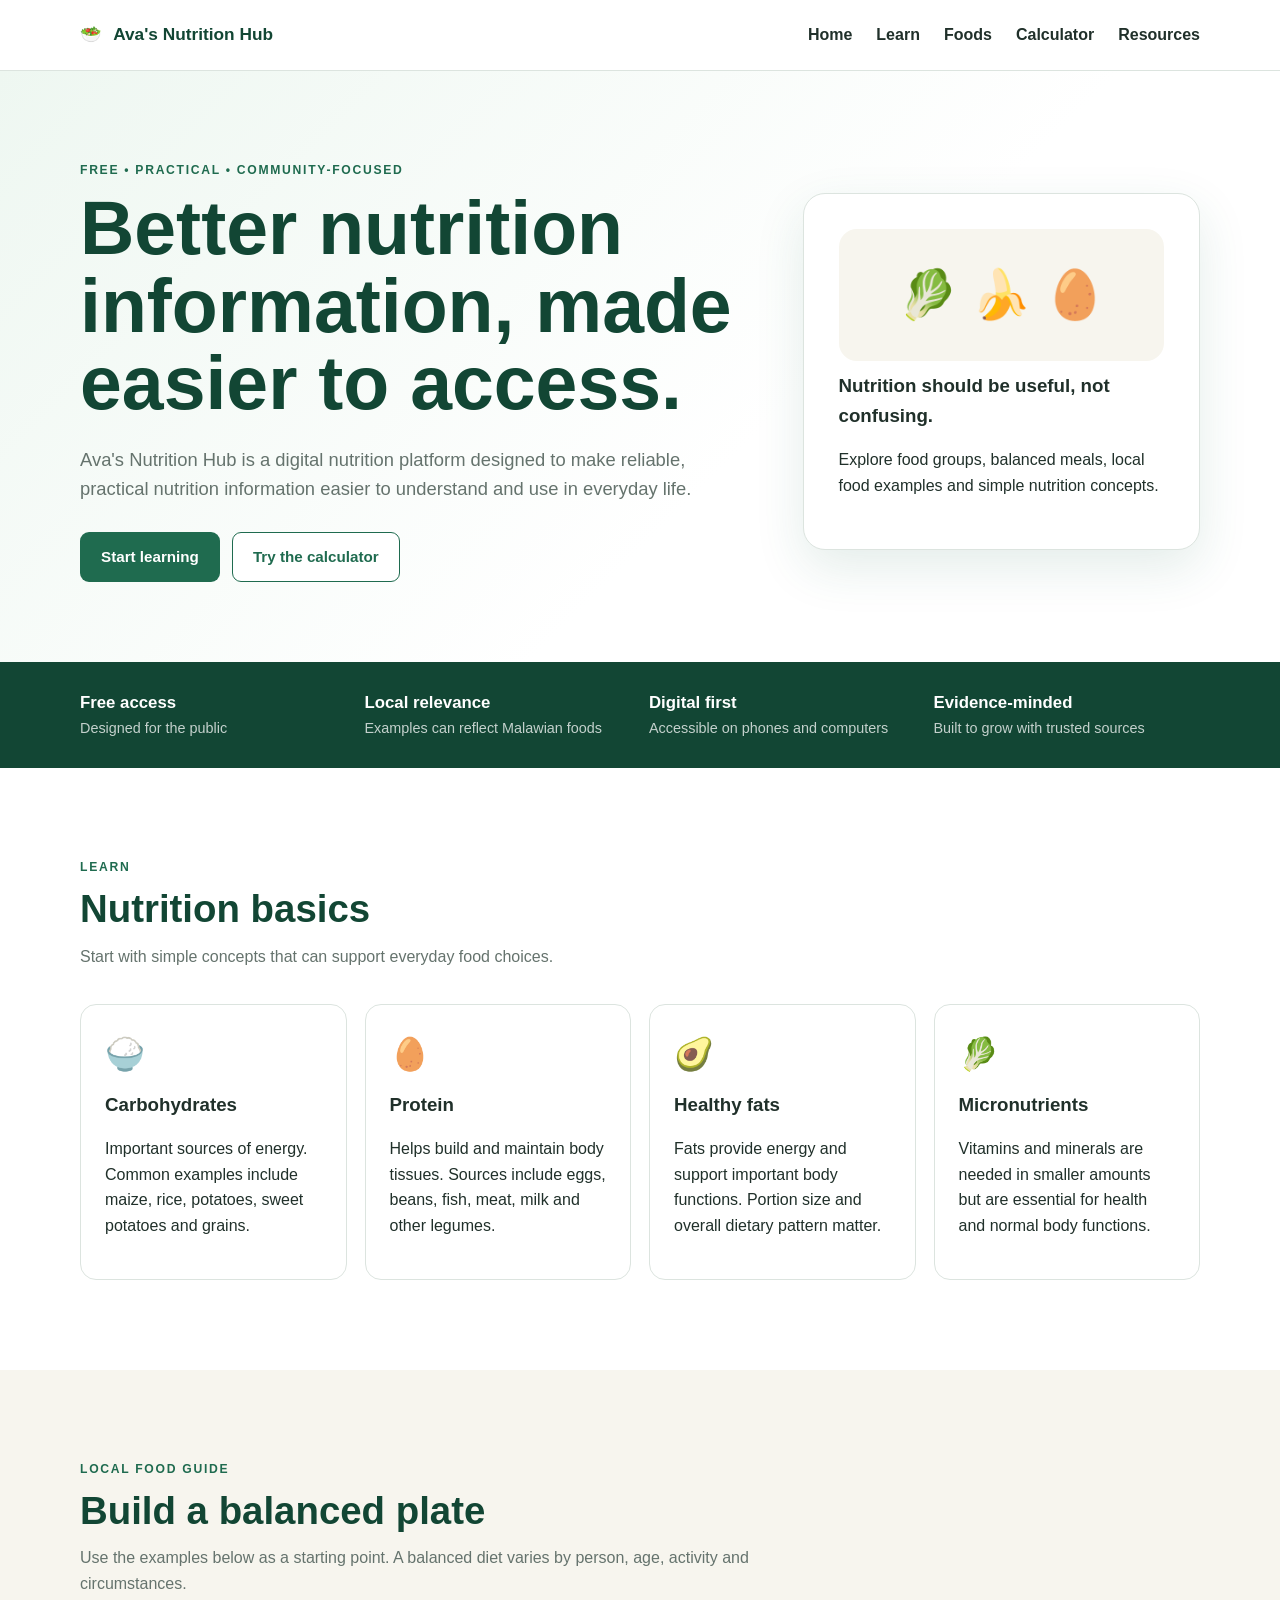
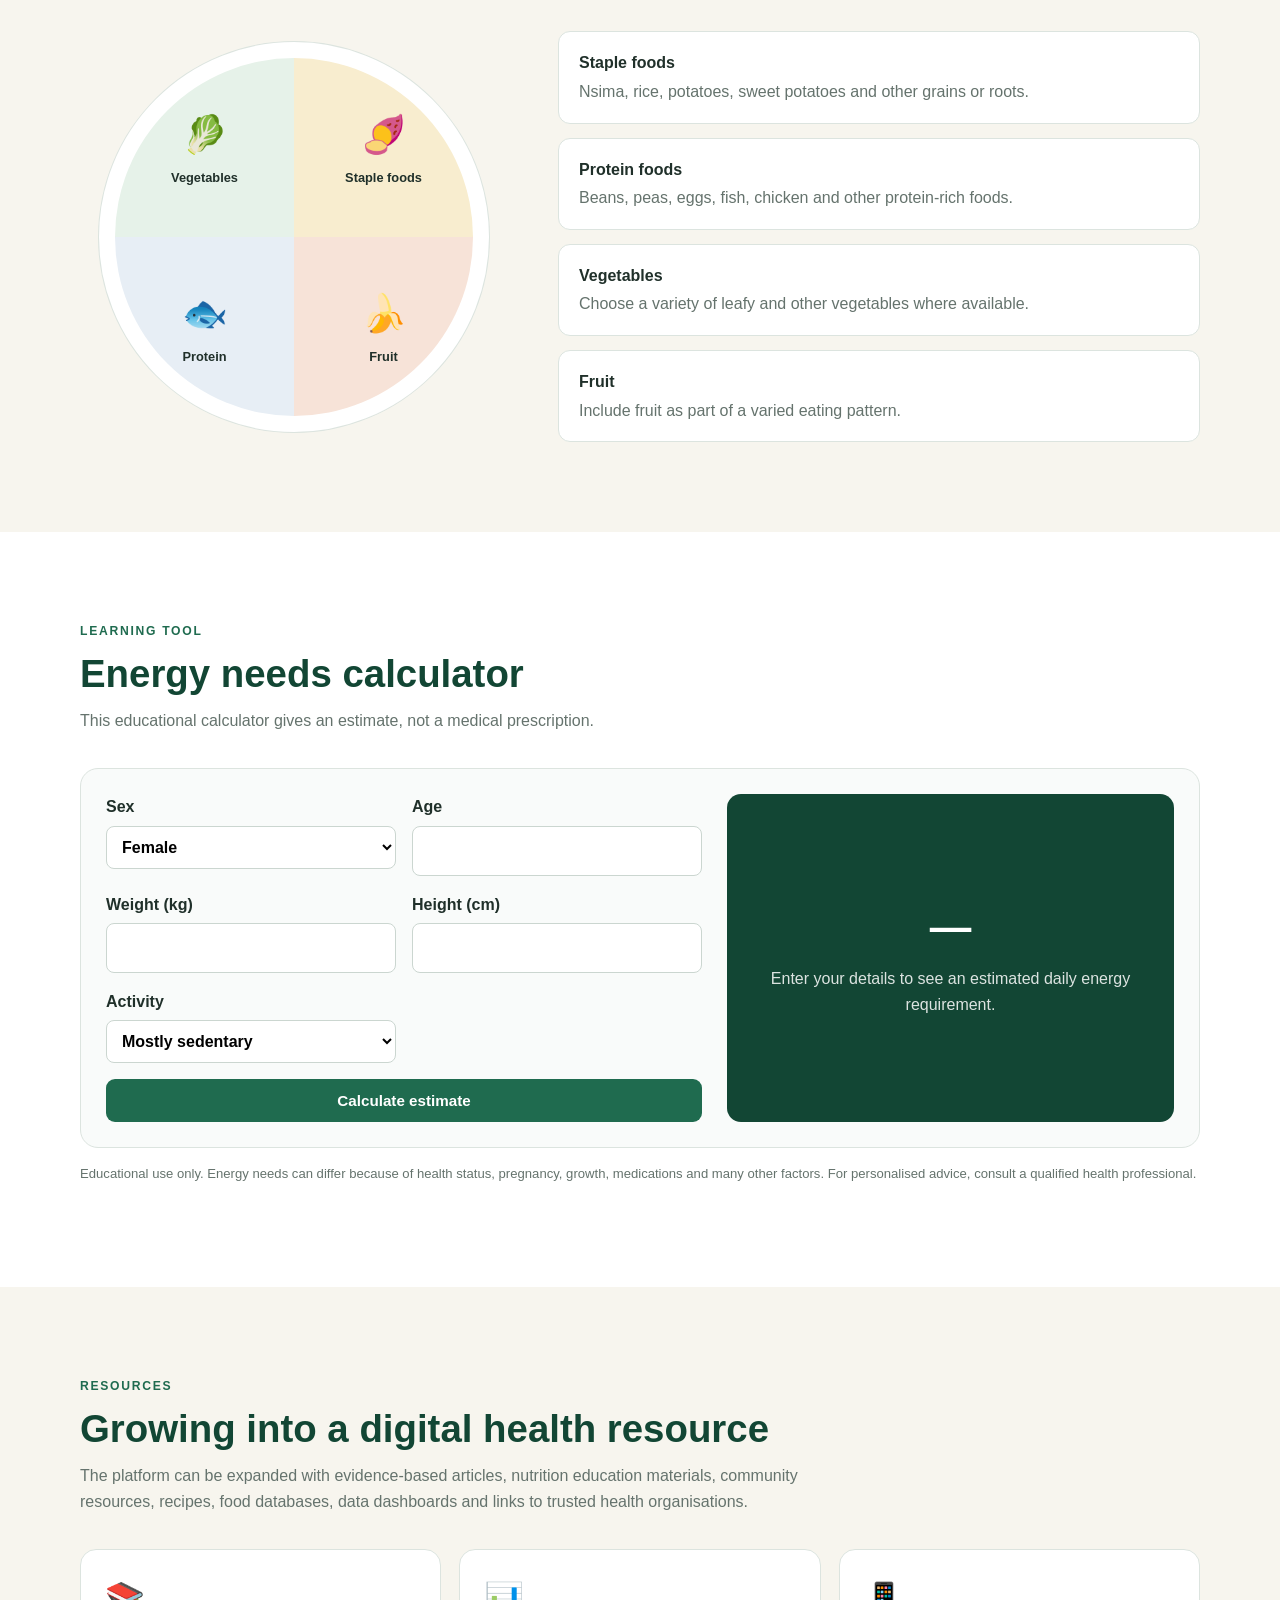
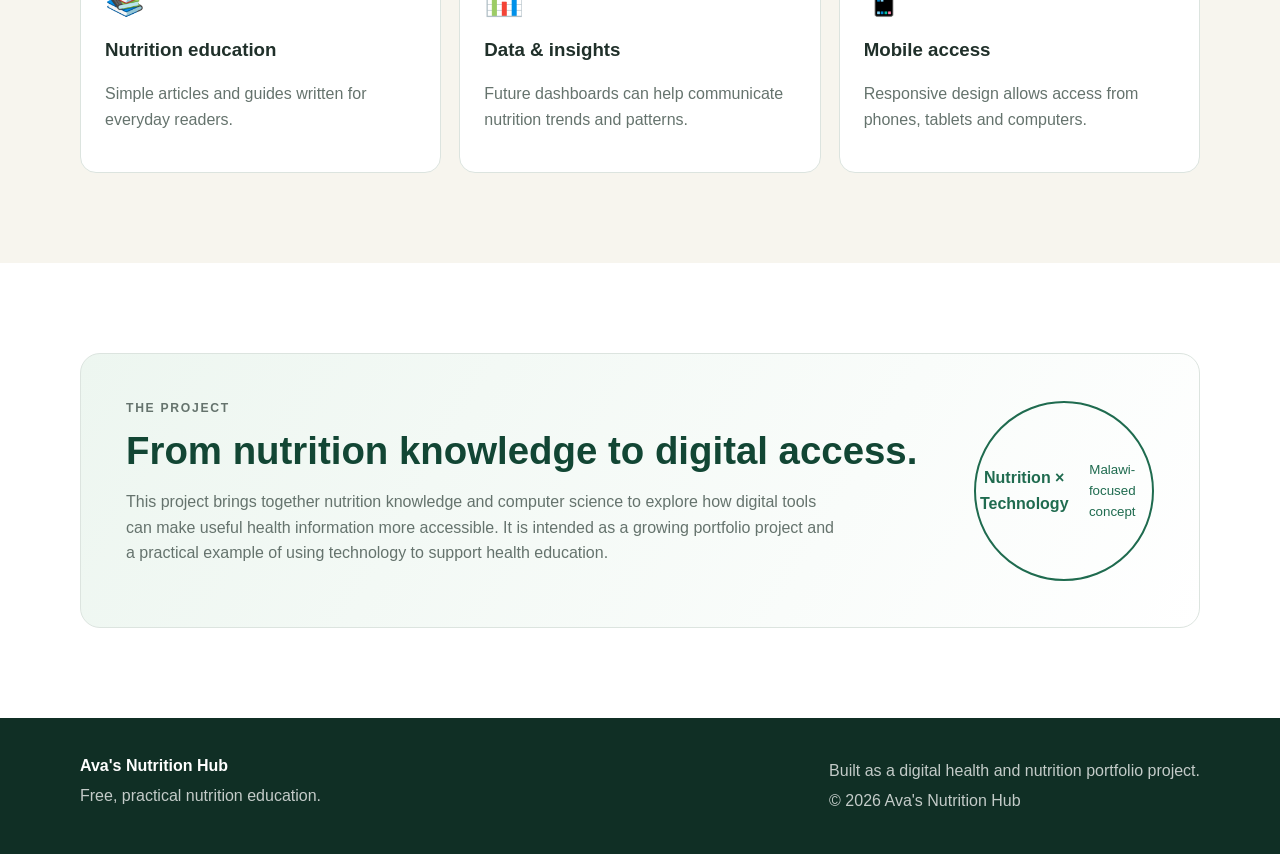
==== index.html @ 06b1a814 "Add files via upload" ====
<!DOCTYPE html>
<html lang="en">
<head>
  <meta charset="UTF-8">
  <meta name="viewport" content="width=device-width, initial-scale=1.0">
  <meta name="description" content="Ava's Nutrition Hub — free, practical nutrition information for communities, with a focus on foods and everyday choices relevant to Malawi.">
  <title>Ava's Nutrition Hub | Practical Nutrition for Everyone</title>
  <link rel="stylesheet" href="style.css">
</head>
<body>
  <header class="site-header">
    <nav class="nav container">
      <a class="brand" href="#home"><span>🥗</span> Ava's Nutrition Hub</a>
      <button class="menu-btn" aria-label="Open menu">☰</button>
      <div class="nav-links">
        <a href="#home">Home</a>
        <a href="#learn">Learn</a>
        <a href="#foods">Foods</a>
        <a href="#calculator">Calculator</a>
        <a href="#resources">Resources</a>
      </div>
    </nav>
  </header>

  <main>
    <section id="home" class="hero">
      <div class="container hero-grid">
        <div>
          <p class="eyebrow">FREE • PRACTICAL • COMMUNITY-FOCUSED</p>
          <h1>Better nutrition information, made easier to access.</h1>
          <p class="hero-text">
            Ava's Nutrition Hub is a digital nutrition platform designed to make
            reliable, practical nutrition information easier to understand and use
            in everyday life.
          </p>
          <div class="hero-actions">
            <a class="btn primary" href="#learn">Start learning</a>
            <a class="btn secondary" href="#calculator">Try the calculator</a>
          </div>
        </div>
        <div class="hero-card">
          <div class="plate">🥬 🍌 🥚</div>
          <h3>Nutrition should be useful, not confusing.</h3>
          <p>Explore food groups, balanced meals, local food examples and simple nutrition concepts.</p>
        </div>
      </div>
    </section>

    <section class="impact">
      <div class="container impact-grid">
        <div><strong>Free access</strong><span>Designed for the public</span></div>
        <div><strong>Local relevance</strong><span>Examples can reflect Malawian foods</span></div>
        <div><strong>Digital first</strong><span>Accessible on phones and computers</span></div>
        <div><strong>Evidence-minded</strong><span>Built to grow with trusted sources</span></div>
      </div>
    </section>

    <section id="learn" class="section container">
      <div class="section-heading">
        <p class="eyebrow">LEARN</p>
        <h2>Nutrition basics</h2>
        <p>Start with simple concepts that can support everyday food choices.</p>
      </div>
      <div class="cards">
        <article class="card">
          <div class="icon">🍚</div>
          <h3>Carbohydrates</h3>
          <p>Important sources of energy. Common examples include maize, rice, potatoes, sweet potatoes and grains.</p>
        </article>
        <article class="card">
          <div class="icon">🥚</div>
          <h3>Protein</h3>
          <p>Helps build and maintain body tissues. Sources include eggs, beans, fish, meat, milk and other legumes.</p>
        </article>
        <article class="card">
          <div class="icon">🥑</div>
          <h3>Healthy fats</h3>
          <p>Fats provide energy and support important body functions. Portion size and overall dietary pattern matter.</p>
        </article>
        <article class="card">
          <div class="icon">🥬</div>
          <h3>Micronutrients</h3>
          <p>Vitamins and minerals are needed in smaller amounts but are essential for health and normal body functions.</p>
        </article>
      </div>
    </section>

    <section id="foods" class="section alt">
      <div class="container">
        <div class="section-heading">
          <p class="eyebrow">LOCAL FOOD GUIDE</p>
          <h2>Build a balanced plate</h2>
          <p>Use the examples below as a starting point. A balanced diet varies by person, age, activity and circumstances.</p>
        </div>
        <div class="plate-guide">
          <div class="plate-visual">
            <div class="plate-quarter one">🥬<span>Vegetables</span></div>
            <div class="plate-quarter two">🍠<span>Staple foods</span></div>
            <div class="plate-quarter three">🐟<span>Protein</span></div>
            <div class="plate-quarter four">🍌<span>Fruit</span></div>
          </div>
          <div class="food-list">
            <div><b>Staple foods</b><p>Nsima, rice, potatoes, sweet potatoes and other grains or roots.</p></div>
            <div><b>Protein foods</b><p>Beans, peas, eggs, fish, chicken and other protein-rich foods.</p></div>
            <div><b>Vegetables</b><p>Choose a variety of leafy and other vegetables where available.</p></div>
            <div><b>Fruit</b><p>Include fruit as part of a varied eating pattern.</p></div>
          </div>
        </div>
      </div>
    </section>

    <section id="calculator" class="section container">
      <div class="section-heading">
        <p class="eyebrow">LEARNING TOOL</p>
        <h2>Energy needs calculator</h2>
        <p>This educational calculator gives an estimate, not a medical prescription.</p>
      </div>
      <div class="calculator">
        <form id="calorieForm">
          <label>Sex
            <select id="sex" required>
              <option value="female">Female</option>
              <option value="male">Male</option>
            </select>
          </label>
          <label>Age
            <input id="age" type="number" min="18" max="100" required>
          </label>
          <label>Weight (kg)
            <input id="weight" type="number" min="30" max="300" step="0.1" required>
          </label>
          <label>Height (cm)
            <input id="height" type="number" min="120" max="230" step="0.1" required>
          </label>
          <label>Activity
            <select id="activity" required>
              <option value="1.2">Mostly sedentary</option>
              <option value="1.375">Lightly active</option>
              <option value="1.55">Moderately active</option>
              <option value="1.725">Very active</option>
              <option value="1.9">Extremely active</option>
            </select>
          </label>
          <button class="btn primary" type="submit">Calculate estimate</button>
        </form>
        <div id="result" class="result" aria-live="polite">
          <span class="result-number">—</span>
          <p>Enter your details to see an estimated daily energy requirement.</p>
        </div>
      </div>
      <p class="disclaimer">Educational use only. Energy needs can differ because of health status, pregnancy, growth, medications and many other factors. For personalised advice, consult a qualified health professional.</p>
    </section>

    <section id="resources" class="section alt">
      <div class="container">
        <div class="section-heading">
          <p class="eyebrow">RESOURCES</p>
          <h2>Growing into a digital health resource</h2>
          <p>
            The platform can be expanded with evidence-based articles, nutrition
            education materials, community resources, recipes, food databases,
            data dashboards and links to trusted health organisations.
          </p>
        </div>
        <div class="resource-grid">
          <div class="resource"><span>📚</span><h3>Nutrition education</h3><p>Simple articles and guides written for everyday readers.</p></div>
          <div class="resource"><span>📊</span><h3>Data & insights</h3><p>Future dashboards can help communicate nutrition trends and patterns.</p></div>
          <div class="resource"><span>📱</span><h3>Mobile access</h3><p>Responsive design allows access from phones, tablets and computers.</p></div>
        </div>
      </div>
    </section>

    <section class="section about">
      <div class="container about-box">
        <div>
          <p class="eyebrow">THE PROJECT</p>
          <h2>From nutrition knowledge to digital access.</h2>
          <p>
            This project brings together nutrition knowledge and computer science
            to explore how digital tools can make useful health information more
            accessible. It is intended as a growing portfolio project and a
            practical example of using technology to support health education.
          </p>
        </div>
        <div class="project-badge">Nutrition × Technology<br><small>Malawi-focused concept</small></div>
      </div>
    </section>
  </main>

  <footer>
    <div class="container footer-grid">
      <div><b>Ava's Nutrition Hub</b><p>Free, practical nutrition education.</p></div>
      <div><p>Built as a digital health and nutrition portfolio project.</p><p>© <span id="year"></span> Ava's Nutrition Hub</p></div>
    </div>
  </footer>

  <script src="script.js"></script>
</body>
</html>
---- style.css ----
:root{
  --green:#1f6b4f;--green-dark:#124634;--cream:#f7f5ee;--gold:#d7a83e;
  --text:#20302a;--muted:#65736d;--white:#fff;--border:#dce4df;
}
*{box-sizing:border-box}html{scroll-behavior:smooth}body{margin:0;font-family:Inter,Segoe UI,Arial,sans-serif;color:var(--text);background:var(--white);line-height:1.6}
.container{width:min(1120px,92%);margin:auto}.site-header{position:sticky;top:0;background:rgba(255,255,255,.96);backdrop-filter:blur(8px);border-bottom:1px solid var(--border);z-index:10}
.nav{height:70px;display:flex;align-items:center;justify-content:space-between}.brand{font-weight:800;color:var(--green-dark);text-decoration:none;font-size:1.08rem}.brand span{margin-right:7px}.nav-links{display:flex;gap:24px}.nav-links a{color:var(--text);text-decoration:none;font-weight:600}.nav-links a:hover{color:var(--green)}.menu-btn{display:none;border:0;background:none;font-size:1.5rem}
.hero{background:linear-gradient(135deg,#eef7f1 0%,#fff 60%);padding:90px 0 80px}.hero-grid{display:grid;grid-template-columns:1.25fr .75fr;gap:60px;align-items:center}.eyebrow{letter-spacing:.14em;font-size:.76rem;font-weight:800;color:var(--green);margin:0 0 10px}
h1{font-size:clamp(2.4rem,6vw,4.7rem);line-height:1.03;margin:0 0 22px;color:var(--green-dark)}h2{font-size:clamp(1.9rem,3vw,2.8rem);line-height:1.15;margin:0 0 12px;color:var(--green-dark)}h3{margin:10px 0 8px}.hero-text{font-size:1.15rem;color:var(--muted);max-width:650px}.hero-actions{display:flex;gap:12px;margin-top:28px;flex-wrap:wrap}.btn{display:inline-block;padding:12px 20px;border-radius:9px;text-decoration:none;font-weight:800;border:1px solid transparent;cursor:pointer;font-size:.95rem}.btn.primary{background:var(--green);color:#fff}.btn.primary:hover{background:var(--green-dark)}.btn.secondary{border-color:var(--green);color:var(--green);background:#fff}
.hero-card{background:#fff;border:1px solid var(--border);border-radius:22px;padding:35px;box-shadow:0 18px 50px rgba(31,107,79,.12)}.plate{font-size:3rem;background:var(--cream);border-radius:18px;padding:28px;text-align:center}
.impact{background:var(--green-dark);color:#fff}.impact-grid{display:grid;grid-template-columns:repeat(4,1fr);padding:28px 0;gap:18px}.impact-grid div{display:flex;flex-direction:column}.impact-grid strong{font-size:1.05rem}.impact-grid span{opacity:.75;font-size:.9rem}
.section{padding:90px 0}.alt{background:var(--cream)}.section-heading{max-width:720px;margin-bottom:35px}.section-heading>p:last-child{color:var(--muted);margin-top:0}.cards{display:grid;grid-template-columns:repeat(4,1fr);gap:18px}.card,.resource{border:1px solid var(--border);border-radius:16px;padding:24px;background:#fff}.icon{font-size:2rem}
.plate-guide{display:grid;grid-template-columns:.8fr 1.2fr;gap:50px;align-items:center}.plate-visual{width:min(390px,90vw);aspect-ratio:1;border-radius:50%;background:#fff;border:16px solid #fff;box-shadow:0 0 0 1px var(--border);display:grid;grid-template-columns:1fr 1fr;overflow:hidden;margin:auto}.plate-quarter{display:flex;align-items:center;justify-content:center;flex-direction:column;font-size:2.3rem;text-align:center}.plate-quarter span{font-size:.8rem;font-weight:800;margin-top:4px}.one{background:#e6f2e9}.two{background:#f8edcf}.three{background:#e7eef5}.four{background:#f7e3d8}.food-list{display:grid;gap:14px}.food-list div{background:#fff;padding:18px 20px;border-radius:12px;border:1px solid var(--border)}.food-list p{margin:3px 0 0;color:var(--muted)}
.calculator{display:grid;grid-template-columns:1fr .75fr;gap:25px;background:#f9fbfa;border:1px solid var(--border);border-radius:18px;padding:25px}.calculator form{display:grid;grid-template-columns:1fr 1fr;gap:16px}.calculator label{display:flex;flex-direction:column;font-weight:700;gap:6px}.calculator input,.calculator select{padding:11px;border:1px solid #cbd6d0;border-radius:8px;font:inherit;background:#fff}.calculator button{grid-column:1/-1}.result{border-radius:14px;background:var(--green-dark);color:#fff;padding:28px;display:flex;align-items:center;justify-content:center;flex-direction:column;text-align:center}.result-number{font-size:2.6rem;font-weight:900}.result p{opacity:.85;margin:5px 0}.disclaimer{font-size:.82rem;color:var(--muted);margin-top:15px}
.resource-grid{display:grid;grid-template-columns:repeat(3,1fr);gap:18px}.resource span{font-size:2rem}.resource p{color:var(--muted)}.about{background:#fff}.about-box{background:linear-gradient(120deg,#edf6f0,#fff);border:1px solid var(--border);border-radius:20px;padding:45px;display:flex;justify-content:space-between;gap:40px;align-items:center}.about-box p{max-width:720px;color:var(--muted)}.project-badge{border:2px solid var(--green);border-radius:50%;width:180px;height:180px;display:flex;align-items:center;justify-content:center;text-align:center;font-weight:900;color:var(--green);flex-shrink:0}.project-badge small{font-weight:500}
footer{background:#102f25;color:#fff;padding:35px 0}.footer-grid{display:flex;justify-content:space-between;gap:30px}.footer-grid p{opacity:.75;margin:5px 0}
@media(max-width:800px){.nav-links{display:none}.menu-btn{display:block}.nav-links.open{display:flex;position:absolute;top:70px;left:0;right:0;background:#fff;padding:20px;flex-direction:column;border-bottom:1px solid var(--border)}.hero-grid,.plate-guide,.calculator{grid-template-columns:1fr}.cards{grid-template-columns:1fr 1fr}.impact-grid{grid-template-columns:1fr 1fr}.resource-grid{grid-template-columns:1fr}.about-box{flex-direction:column;align-items:flex-start}.project-badge{width:140px;height:140px}.calculator form{grid-template-columns:1fr}}
@media(max-width:500px){.cards{grid-template-columns:1fr}.impact-grid{grid-template-columns:1fr}.hero{padding-top:55px}.section{padding:65px 0}.hero-actions .btn{width:100%;text-align:center}}
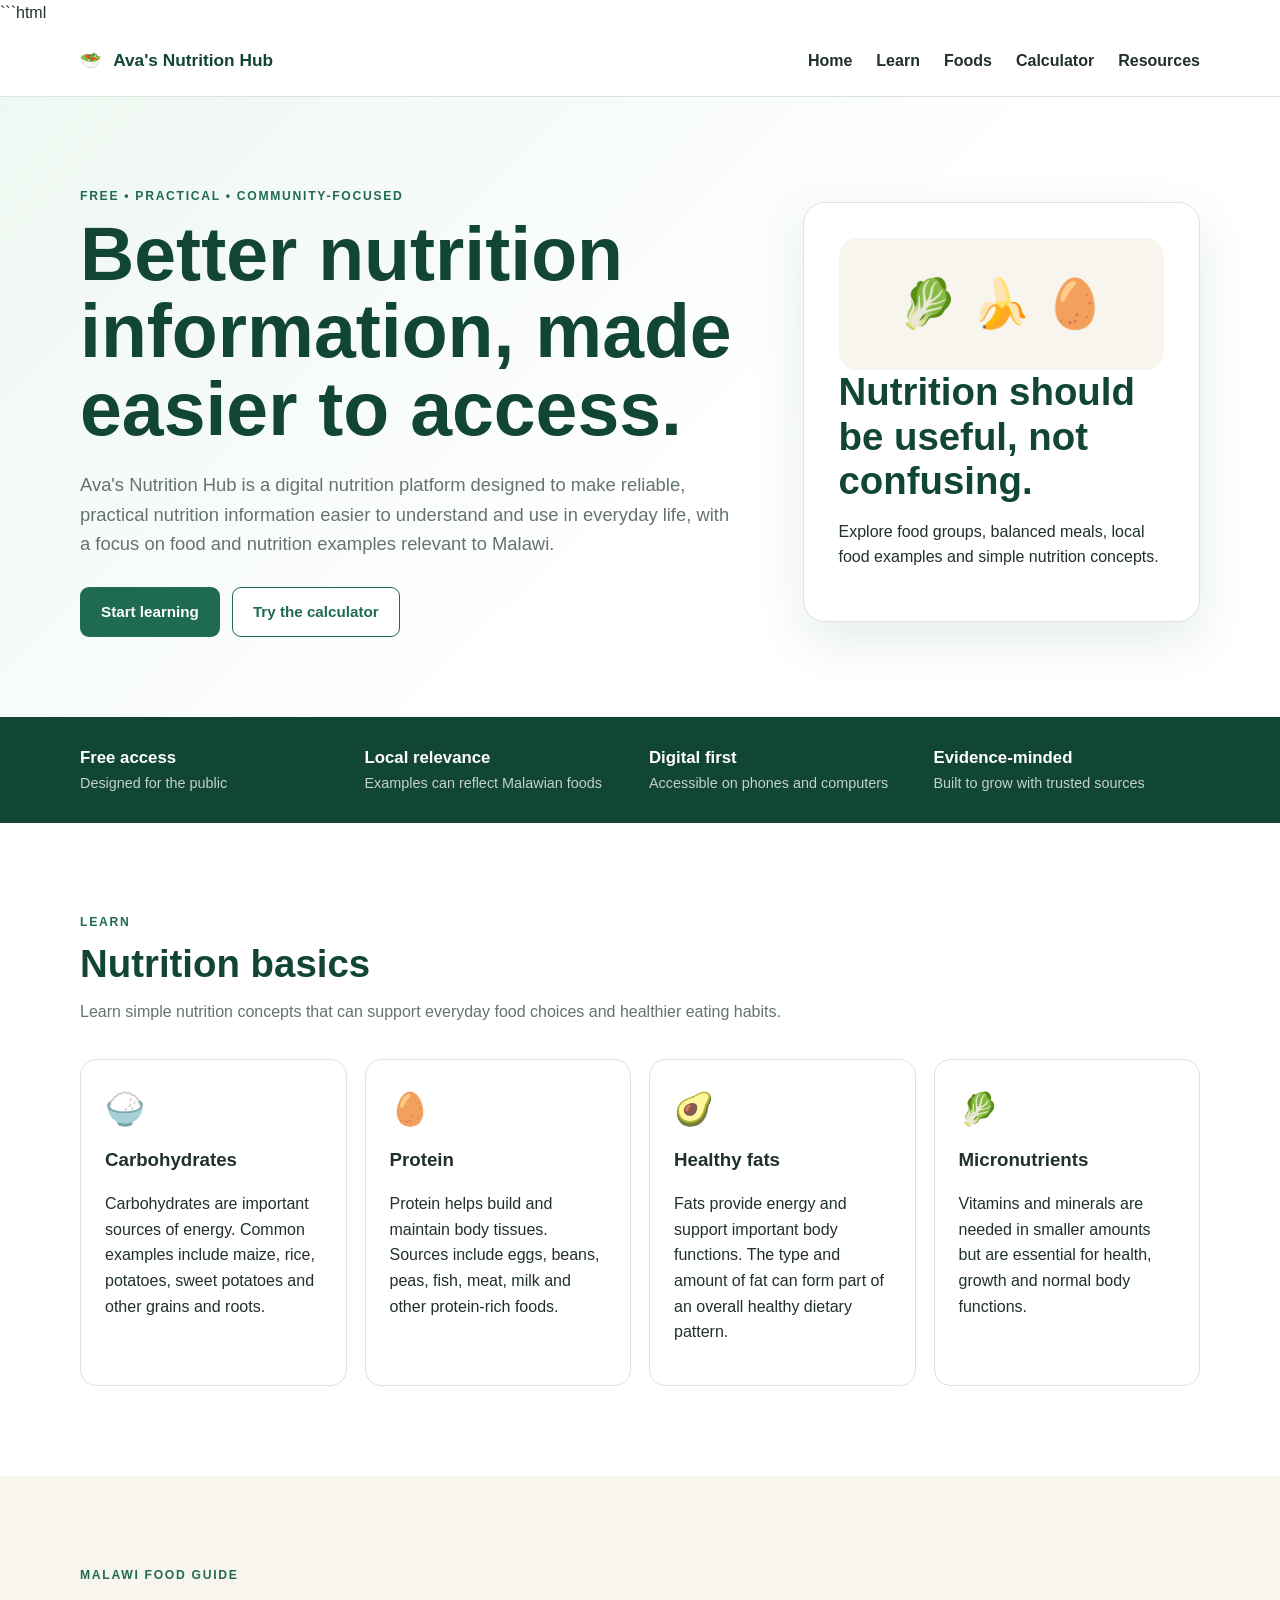
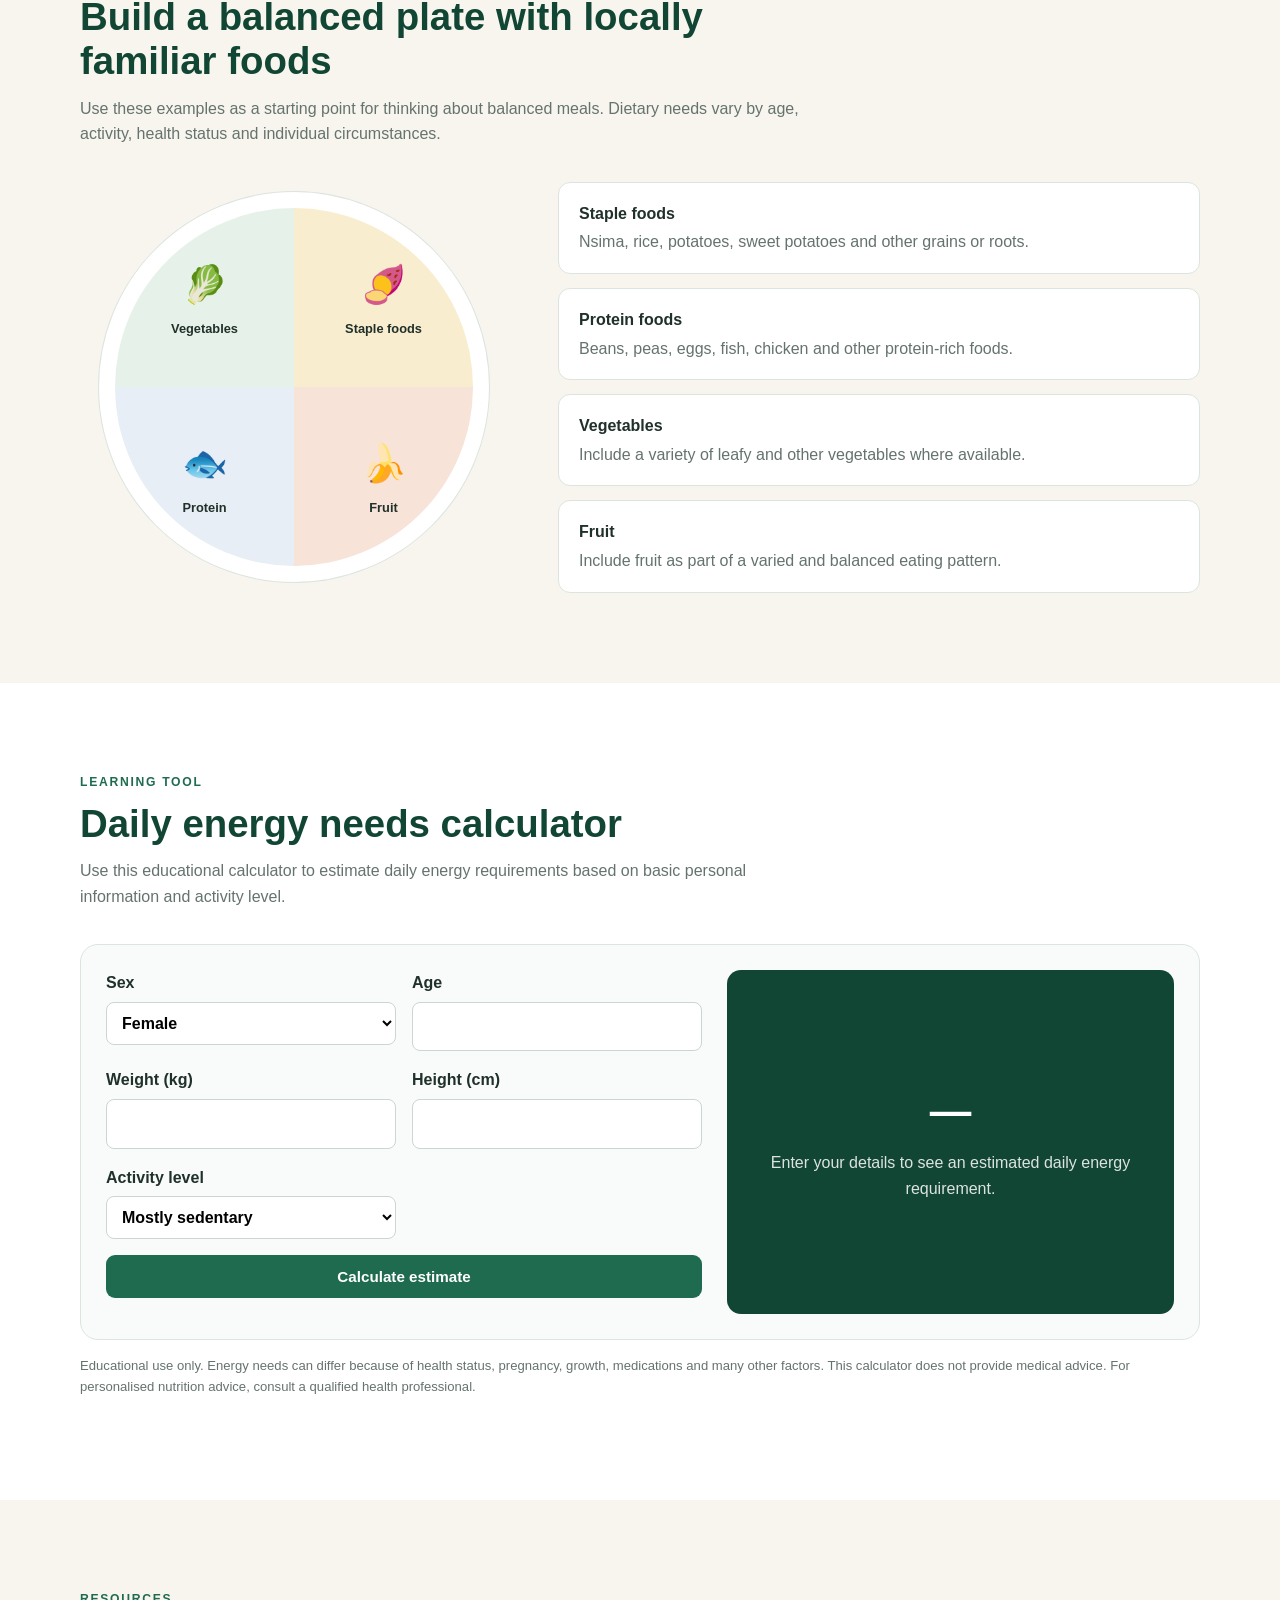
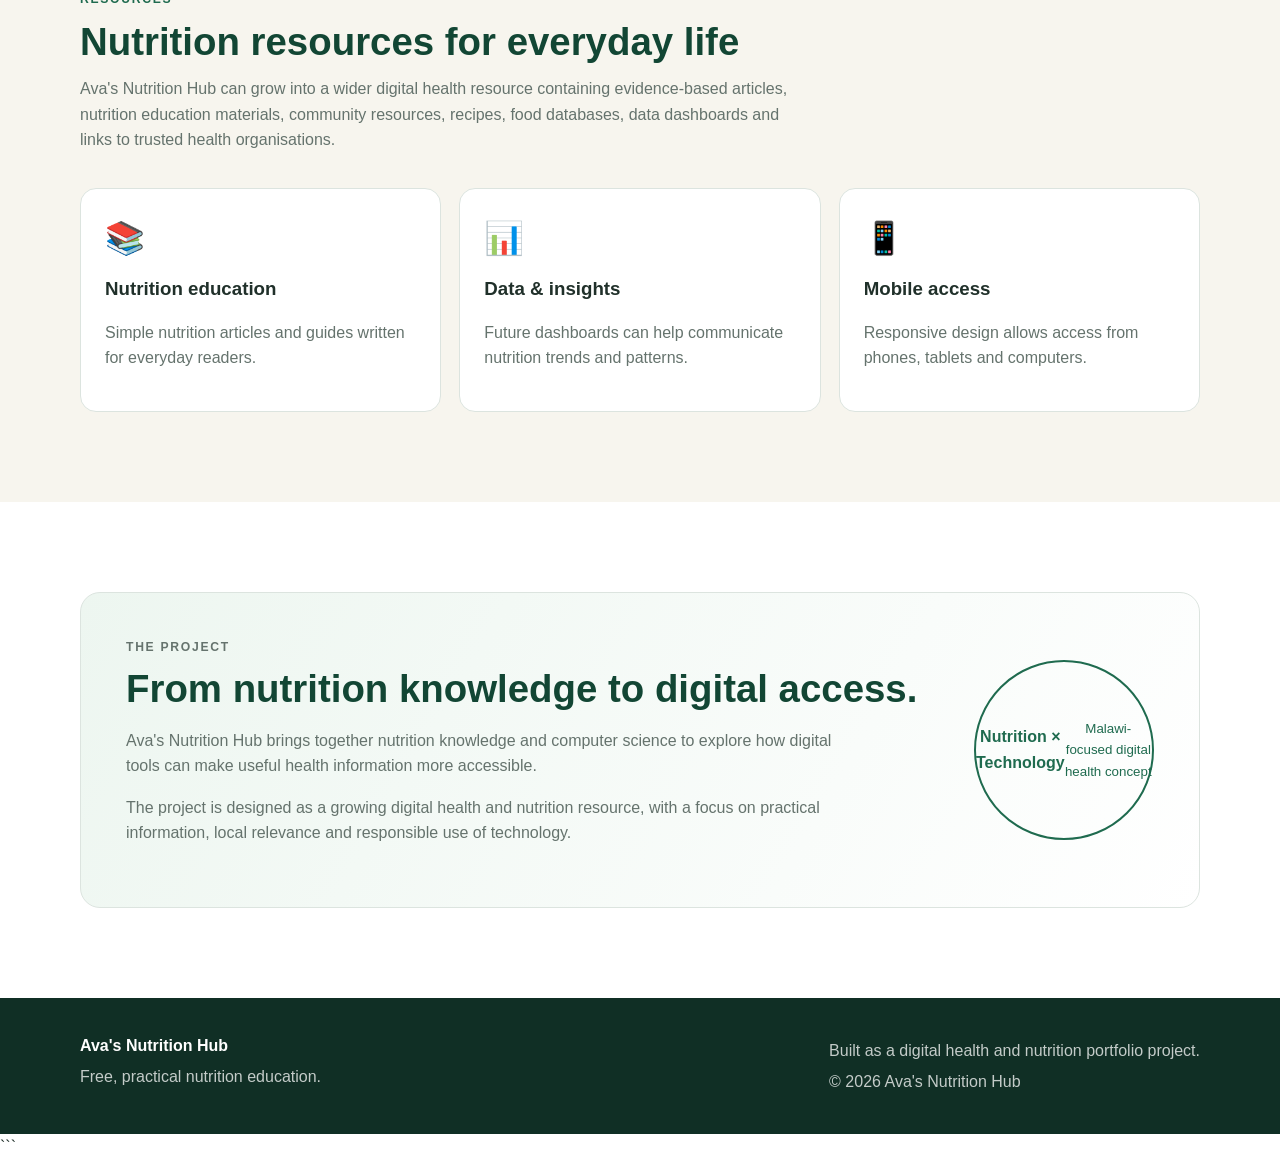
==== commit 31e4e9db: "Update index.html" ====
--- a/index.html
+++ b/index.html
@@ -1,17 +1,86 @@
+```html
 <!DOCTYPE html>
 <html lang="en">
 <head>
   <meta charset="UTF-8">
+
+  <!-- Mobile responsiveness -->
   <meta name="viewport" content="width=device-width, initial-scale=1.0">
-  <meta name="description" content="Ava's Nutrition Hub — free, practical nutrition information for communities, with a focus on foods and everyday choices relevant to Malawi.">
-  <title>Ava's Nutrition Hub | Practical Nutrition for Everyone</title>
+
+  <!-- SEO -->
+  <title>Ava's Nutrition Hub | Nutrition Information for Malawi</title>
+  <meta
+    name="description"
+    content="Ava's Nutrition Hub provides free, practical and easy-to-understand nutrition information, Malawian food guidance and educational tools for everyday healthy eating."
+  >
+  <meta
+    name="keywords"
+    content="nutrition Malawi, Malawi nutrition information, Malawian foods, healthy eating Malawi, nutrition education, balanced diet Malawi, food and nutrition"
+  >
+  <meta name="author" content="Ava's Nutrition Hub">
+  <meta name="robots" content="index, follow">
+
+  <!-- Canonical URL -->
+  <link
+    rel="canonical"
+    href="https://vanessakhauyeza-hash.github.io/AVA-S-NUTRITION-WEBSITE/"
+  >
+
+  <!-- Open Graph: improves how the website appears when shared -->
+  <meta property="og:title" content="Ava's Nutrition Hub | Nutrition Information for Malawi">
+  <meta
+    property="og:description"
+    content="Free, practical and community-focused nutrition information with examples relevant to Malawi."
+  >
+  <meta property="og:type" content="website">
+  <meta
+    property="og:url"
+    content="https://vanessakhauyeza-hash.github.io/AVA-S-NUTRITION-WEBSITE/"
+  >
+
+  <!-- Website icon -->
+  <link rel="icon" href="data:,">
+
+  <!-- Stylesheet -->
   <link rel="stylesheet" href="style.css">
+
+  <!-- Structured data -->
+  <script type="application/ld+json">
+  {
+    "@context": "https://schema.org",
+    "@type": "WebSite",
+    "name": "Ava's Nutrition Hub",
+    "url": "https://vanessakhauyeza-hash.github.io/AVA-S-NUTRITION-WEBSITE/",
+    "description": "A free digital nutrition platform providing practical nutrition information and locally relevant food guidance.",
+    "inLanguage": "en",
+    "about": {
+      "@type": "Thing",
+      "name": "Nutrition education"
+    }
+  }
+  </script>
 </head>
+
 <body>
+
+  <!-- HEADER -->
   <header class="site-header">
-    <nav class="nav container">
-      <a class="brand" href="#home"><span>🥗</span> Ava's Nutrition Hub</a>
-      <button class="menu-btn" aria-label="Open menu">☰</button>
+    <nav class="nav container" aria-label="Main navigation">
+
+      <a class="brand" href="#home" aria-label="Ava's Nutrition Hub home">
+        <span aria-hidden="true">🥗</span>
+        Ava's Nutrition Hub
+      </a>
+
+      <button
+        class="menu-btn"
+        aria-label="Open navigation menu"
+        aria-expanded="false"
+        type="button"
+      >
+        ☰
+      </button>
+
       <div class="nav-links">
         <a href="#home">Home</a>
         <a href="#learn">Learn</a>
@@ -19,120 +88,327 @@
         <a href="#calculator">Calculator</a>
         <a href="#resources">Resources</a>
       </div>
+
     </nav>
   </header>
 
+
   <main>
+
+    <!-- HERO -->
     <section id="home" class="hero">
       <div class="container hero-grid">
+
         <div>
           <p class="eyebrow">FREE • PRACTICAL • COMMUNITY-FOCUSED</p>
-          <h1>Better nutrition information, made easier to access.</h1>
+
+          <h1>
+            Better nutrition information, made easier to access.
+          </h1>
+
           <p class="hero-text">
             Ava's Nutrition Hub is a digital nutrition platform designed to make
-            reliable, practical nutrition information easier to understand and use
-            in everyday life.
-          </p>
+            reliable, practical nutrition information easier to understand and
+            use in everyday life, with a focus on food and nutrition examples
+            relevant to Malawi.
+          </p>
+
           <div class="hero-actions">
-            <a class="btn primary" href="#learn">Start learning</a>
-            <a class="btn secondary" href="#calculator">Try the calculator</a>
-          </div>
-        </div>
+            <a class="btn primary" href="#learn">
+              Start learning
+            </a>
+
+            <a class="btn secondary" href="#calculator">
+              Try the calculator
+            </a>
+          </div>
+        </div>
+
         <div class="hero-card">
-          <div class="plate">🥬 🍌 🥚</div>
-          <h3>Nutrition should be useful, not confusing.</h3>
-          <p>Explore food groups, balanced meals, local food examples and simple nutrition concepts.</p>
-        </div>
-      </div>
-    </section>
-
-    <section class="impact">
+          <div class="plate" aria-hidden="true">
+            🥬 🍌 🥚
+          </div>
+
+          <h2>Nutrition should be useful, not confusing.</h2>
+
+          <p>
+            Explore food groups, balanced meals, local food examples and
+            simple nutrition concepts.
+          </p>
+        </div>
+
+      </div>
+    </section>
+
+
+    <!-- KEY FEATURES -->
+    <section class="impact" aria-label="Ava's Nutrition Hub features">
       <div class="container impact-grid">
-        <div><strong>Free access</strong><span>Designed for the public</span></div>
-        <div><strong>Local relevance</strong><span>Examples can reflect Malawian foods</span></div>
-        <div><strong>Digital first</strong><span>Accessible on phones and computers</span></div>
-        <div><strong>Evidence-minded</strong><span>Built to grow with trusted sources</span></div>
-      </div>
-    </section>
-
+
+        <div>
+          <strong>Free access</strong>
+          <span>Designed for the public</span>
+        </div>
+
+        <div>
+          <strong>Local relevance</strong>
+          <span>Examples can reflect Malawian foods</span>
+        </div>
+
+        <div>
+          <strong>Digital first</strong>
+          <span>Accessible on phones and computers</span>
+        </div>
+
+        <div>
+          <strong>Evidence-minded</strong>
+          <span>Built to grow with trusted sources</span>
+        </div>
+
+      </div>
+    </section>
+
+
+    <!-- NUTRITION BASICS -->
     <section id="learn" class="section container">
+
       <div class="section-heading">
         <p class="eyebrow">LEARN</p>
+
         <h2>Nutrition basics</h2>
-        <p>Start with simple concepts that can support everyday food choices.</p>
-      </div>
+
+        <p>
+          Learn simple nutrition concepts that can support everyday food
+          choices and healthier eating habits.
+        </p>
+      </div>
+
+
       <div class="cards">
+
         <article class="card">
-          <div class="icon">🍚</div>
+          <div class="icon" aria-hidden="true">🍚</div>
+
           <h3>Carbohydrates</h3>
-          <p>Important sources of energy. Common examples include maize, rice, potatoes, sweet potatoes and grains.</p>
+
+          <p>
+            Carbohydrates are important sources of energy. Common examples
+            include maize, rice, potatoes, sweet potatoes and other grains
+            and roots.
+          </p>
         </article>
+
+
         <article class="card">
-          <div class="icon">🥚</div>
+          <div class="icon" aria-hidden="true">🥚</div>
+
           <h3>Protein</h3>
-          <p>Helps build and maintain body tissues. Sources include eggs, beans, fish, meat, milk and other legumes.</p>
+
+          <p>
+            Protein helps build and maintain body tissues. Sources include
+            eggs, beans, peas, fish, meat, milk and other protein-rich foods.
+          </p>
         </article>
+
+
         <article class="card">
-          <div class="icon">🥑</div>
+          <div class="icon" aria-hidden="true">🥑</div>
+
           <h3>Healthy fats</h3>
-          <p>Fats provide energy and support important body functions. Portion size and overall dietary pattern matter.</p>
+
+          <p>
+            Fats provide energy and support important body functions.
+            The type and amount of fat can form part of an overall healthy
+            dietary pattern.
+          </p>
         </article>
+
+
         <article class="card">
-          <div class="icon">🥬</div>
+          <div class="icon" aria-hidden="true">🥬</div>
+
           <h3>Micronutrients</h3>
-          <p>Vitamins and minerals are needed in smaller amounts but are essential for health and normal body functions.</p>
+
+          <p>
+            Vitamins and minerals are needed in smaller amounts but are
+            essential for health, growth and normal body functions.
+          </p>
         </article>
-      </div>
-    </section>
-
+
+      </div>
+    </section>
+
+
+    <!-- MALAWIAN FOOD GUIDE -->
     <section id="foods" class="section alt">
+
       <div class="container">
+
         <div class="section-heading">
-          <p class="eyebrow">LOCAL FOOD GUIDE</p>
-          <h2>Build a balanced plate</h2>
-          <p>Use the examples below as a starting point. A balanced diet varies by person, age, activity and circumstances.</p>
-        </div>
+          <p class="eyebrow">MALAWI FOOD GUIDE</p>
+
+          <h2>
+            Build a balanced plate with locally familiar foods
+          </h2>
+
+          <p>
+            Use these examples as a starting point for thinking about
+            balanced meals. Dietary needs vary by age, activity, health
+            status and individual circumstances.
+          </p>
+        </div>
+
+
         <div class="plate-guide">
-          <div class="plate-visual">
-            <div class="plate-quarter one">🥬<span>Vegetables</span></div>
-            <div class="plate-quarter two">🍠<span>Staple foods</span></div>
-            <div class="plate-quarter three">🐟<span>Protein</span></div>
-            <div class="plate-quarter four">🍌<span>Fruit</span></div>
-          </div>
+
+          <div class="plate-visual" aria-label="Balanced plate food groups">
+
+            <div class="plate-quarter one">
+              🥬
+              <span>Vegetables</span>
+            </div>
+
+            <div class="plate-quarter two">
+              🍠
+              <span>Staple foods</span>
+            </div>
+
+            <div class="plate-quarter three">
+              🐟
+              <span>Protein</span>
+            </div>
+
+            <div class="plate-quarter four">
+              🍌
+              <span>Fruit</span>
+            </div>
+
+          </div>
+
+
           <div class="food-list">
-            <div><b>Staple foods</b><p>Nsima, rice, potatoes, sweet potatoes and other grains or roots.</p></div>
-            <div><b>Protein foods</b><p>Beans, peas, eggs, fish, chicken and other protein-rich foods.</p></div>
-            <div><b>Vegetables</b><p>Choose a variety of leafy and other vegetables where available.</p></div>
-            <div><b>Fruit</b><p>Include fruit as part of a varied eating pattern.</p></div>
-          </div>
-        </div>
-      </div>
-    </section>
-
+
+            <div>
+              <b>Staple foods</b>
+
+              <p>
+                Nsima, rice, potatoes, sweet potatoes and other grains
+                or roots.
+              </p>
+            </div>
+
+
+            <div>
+              <b>Protein foods</b>
+
+              <p>
+                Beans, peas, eggs, fish, chicken and other protein-rich
+                foods.
+              </p>
+            </div>
+
+
+            <div>
+              <b>Vegetables</b>
+
+              <p>
+                Include a variety of leafy and other vegetables where
+                available.
+              </p>
+            </div>
+
+
+            <div>
+              <b>Fruit</b>
+
+              <p>
+                Include fruit as part of a varied and balanced eating
+                pattern.
+              </p>
+            </div>
+
+          </div>
+
+        </div>
+      </div>
+    </section>
+
+
+    <!-- ENERGY CALCULATOR -->
     <section id="calculator" class="section container">
+
       <div class="section-heading">
+
         <p class="eyebrow">LEARNING TOOL</p>
-        <h2>Energy needs calculator</h2>
-        <p>This educational calculator gives an estimate, not a medical prescription.</p>
-      </div>
+
+        <h2>Daily energy needs calculator</h2>
+
+        <p>
+          Use this educational calculator to estimate daily energy
+          requirements based on basic personal information and activity level.
+        </p>
+
+      </div>
+
+
       <div class="calculator">
+
         <form id="calorieForm">
-          <label>Sex
+
+          <label for="sex">
+            Sex
+
             <select id="sex" required>
               <option value="female">Female</option>
               <option value="male">Male</option>
             </select>
           </label>
-          <label>Age
-            <input id="age" type="number" min="18" max="100" required>
+
+
+          <label for="age">
+            Age
+
+            <input
+              id="age"
+              type="number"
+              min="18"
+              max="100"
+              required
+            >
           </label>
-          <label>Weight (kg)
-            <input id="weight" type="number" min="30" max="300" step="0.1" required>
+
+
+          <label for="weight">
+            Weight (kg)
+
+            <input
+              id="weight"
+              type="number"
+              min="30"
+              max="300"
+              step="0.1"
+              required
+            >
           </label>
-          <label>Height (cm)
-            <input id="height" type="number" min="120" max="230" step="0.1" required>
+
+
+          <label for="height">
+            Height (cm)
+
+            <input
+              id="height"
+              type="number"
+              min="120"
+              max="230"
+              step="0.1"
+              required
+            >
           </label>
-          <label>Activity
+
+
+          <label for="activity">
+            Activity level
+
             <select id="activity" required>
               <option value="1.2">Mostly sedentary</option>
               <option value="1.375">Lightly active</option>
@@ -141,59 +417,182 @@
               <option value="1.9">Extremely active</option>
             </select>
           </label>
-          <button class="btn primary" type="submit">Calculate estimate</button>
+
+
+          <button class="btn primary" type="submit">
+            Calculate estimate
+          </button>
+
         </form>
-        <div id="result" class="result" aria-live="polite">
+
+
+        <div
+          id="result"
+          class="result"
+          aria-live="polite"
+          aria-atomic="true"
+        >
+
           <span class="result-number">—</span>
-          <p>Enter your details to see an estimated daily energy requirement.</p>
-        </div>
-      </div>
-      <p class="disclaimer">Educational use only. Energy needs can differ because of health status, pregnancy, growth, medications and many other factors. For personalised advice, consult a qualified health professional.</p>
-    </section>
-
+
+          <p>
+            Enter your details to see an estimated daily energy requirement.
+          </p>
+
+        </div>
+
+      </div>
+
+
+      <p class="disclaimer">
+        Educational use only. Energy needs can differ because of health
+        status, pregnancy, growth, medications and many other factors.
+        This calculator does not provide medical advice. For personalised
+        nutrition advice, consult a qualified health professional.
+      </p>
+
+    </section>
+
+
+    <!-- RESOURCES -->
     <section id="resources" class="section alt">
+
       <div class="container">
+
         <div class="section-heading">
+
           <p class="eyebrow">RESOURCES</p>
-          <h2>Growing into a digital health resource</h2>
-          <p>
-            The platform can be expanded with evidence-based articles, nutrition
-            education materials, community resources, recipes, food databases,
-            data dashboards and links to trusted health organisations.
-          </p>
-        </div>
+
+          <h2>Nutrition resources for everyday life</h2>
+
+          <p>
+            Ava's Nutrition Hub can grow into a wider digital health resource
+            containing evidence-based articles, nutrition education materials,
+            community resources, recipes, food databases, data dashboards and
+            links to trusted health organisations.
+          </p>
+
+        </div>
+
+
         <div class="resource-grid">
-          <div class="resource"><span>📚</span><h3>Nutrition education</h3><p>Simple articles and guides written for everyday readers.</p></div>
-          <div class="resource"><span>📊</span><h3>Data & insights</h3><p>Future dashboards can help communicate nutrition trends and patterns.</p></div>
-          <div class="resource"><span>📱</span><h3>Mobile access</h3><p>Responsive design allows access from phones, tablets and computers.</p></div>
-        </div>
-      </div>
-    </section>
-
+
+          <div class="resource">
+            <span aria-hidden="true">📚</span>
+
+            <h3>Nutrition education</h3>
+
+            <p>
+              Simple nutrition articles and guides written for everyday
+              readers.
+            </p>
+          </div>
+
+
+          <div class="resource">
+            <span aria-hidden="true">📊</span>
+
+            <h3>Data &amp; insights</h3>
+
+            <p>
+              Future dashboards can help communicate nutrition trends and
+              patterns.
+            </p>
+          </div>
+
+
+          <div class="resource">
+            <span aria-hidden="true">📱</span>
+
+            <h3>Mobile access</h3>
+
+            <p>
+              Responsive design allows access from phones, tablets and
+              computers.
+            </p>
+          </div>
+
+        </div>
+
+      </div>
+    </section>
+
+
+    <!-- ABOUT THE PROJECT -->
     <section class="section about">
+
       <div class="container about-box">
+
         <div>
+
           <p class="eyebrow">THE PROJECT</p>
-          <h2>From nutrition knowledge to digital access.</h2>
-          <p>
-            This project brings together nutrition knowledge and computer science
-            to explore how digital tools can make useful health information more
-            accessible. It is intended as a growing portfolio project and a
-            practical example of using technology to support health education.
-          </p>
-        </div>
-        <div class="project-badge">Nutrition × Technology<br><small>Malawi-focused concept</small></div>
-      </div>
-    </section>
+
+          <h2>
+            From nutrition knowledge to digital access.
+          </h2>
+
+          <p>
+            Ava's Nutrition Hub brings together nutrition knowledge and
+            computer science to explore how digital tools can make useful
+            health information more accessible.
+          </p>
+
+          <p>
+            The project is designed as a growing digital health and nutrition
+            resource, with a focus on practical information, local relevance
+            and responsible use of technology.
+          </p>
+
+        </div>
+
+
+        <div class="project-badge">
+          Nutrition × Technology
+          <br>
+          <small>Malawi-focused digital health concept</small>
+        </div>
+
+      </div>
+
+    </section>
+
   </main>
 
+
+  <!-- FOOTER -->
   <footer>
+
     <div class="container footer-grid">
-      <div><b>Ava's Nutrition Hub</b><p>Free, practical nutrition education.</p></div>
-      <div><p>Built as a digital health and nutrition portfolio project.</p><p>© <span id="year"></span> Ava's Nutrition Hub</p></div>
+
+      <div>
+        <b>Ava's Nutrition Hub</b>
+
+        <p>
+          Free, practical nutrition education.
+        </p>
+      </div>
+
+
+      <div>
+
+        <p>
+          Built as a digital health and nutrition portfolio project.
+        </p>
+
+        <p>
+          © <span id="year"></span> Ava's Nutrition Hub
+        </p>
+
+      </div>
+
     </div>
+
   </footer>
 
+
+  <!-- JavaScript -->
   <script src="script.js"></script>
+
 </body>
 </html>
+```
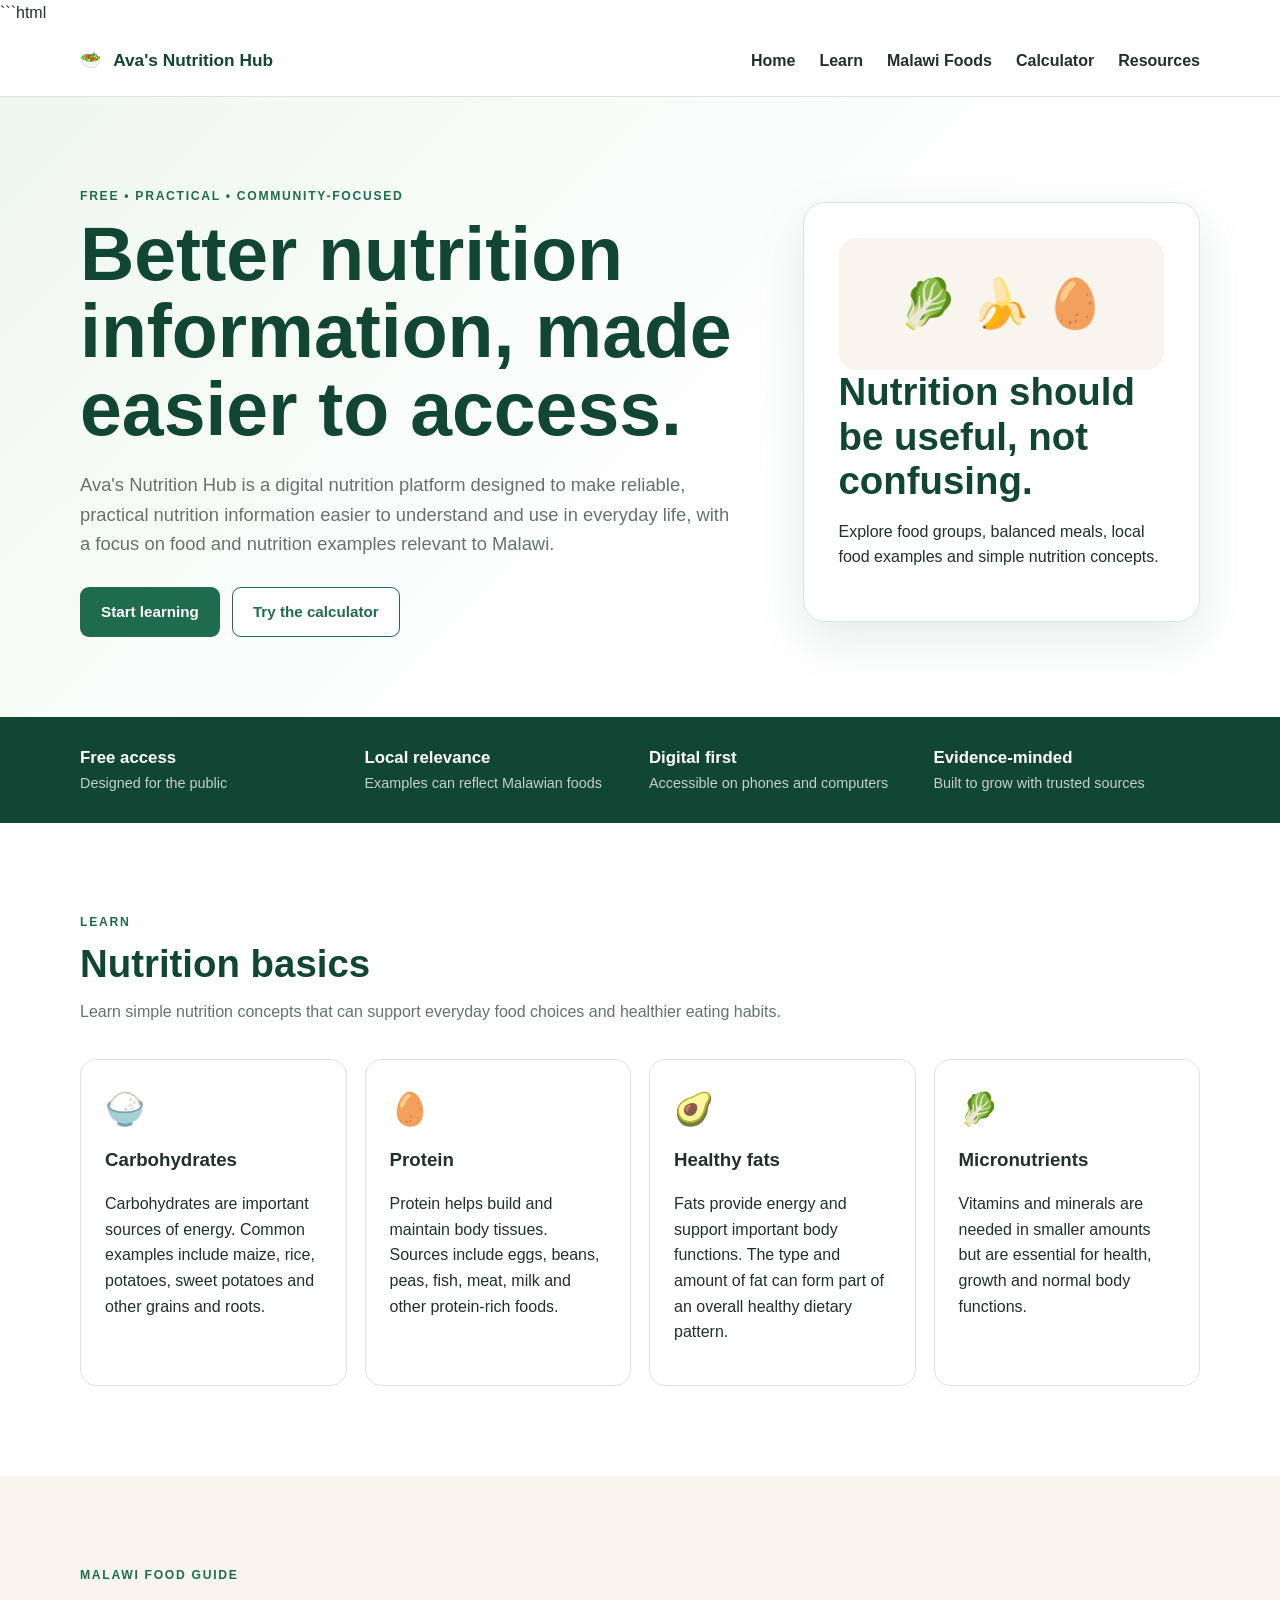
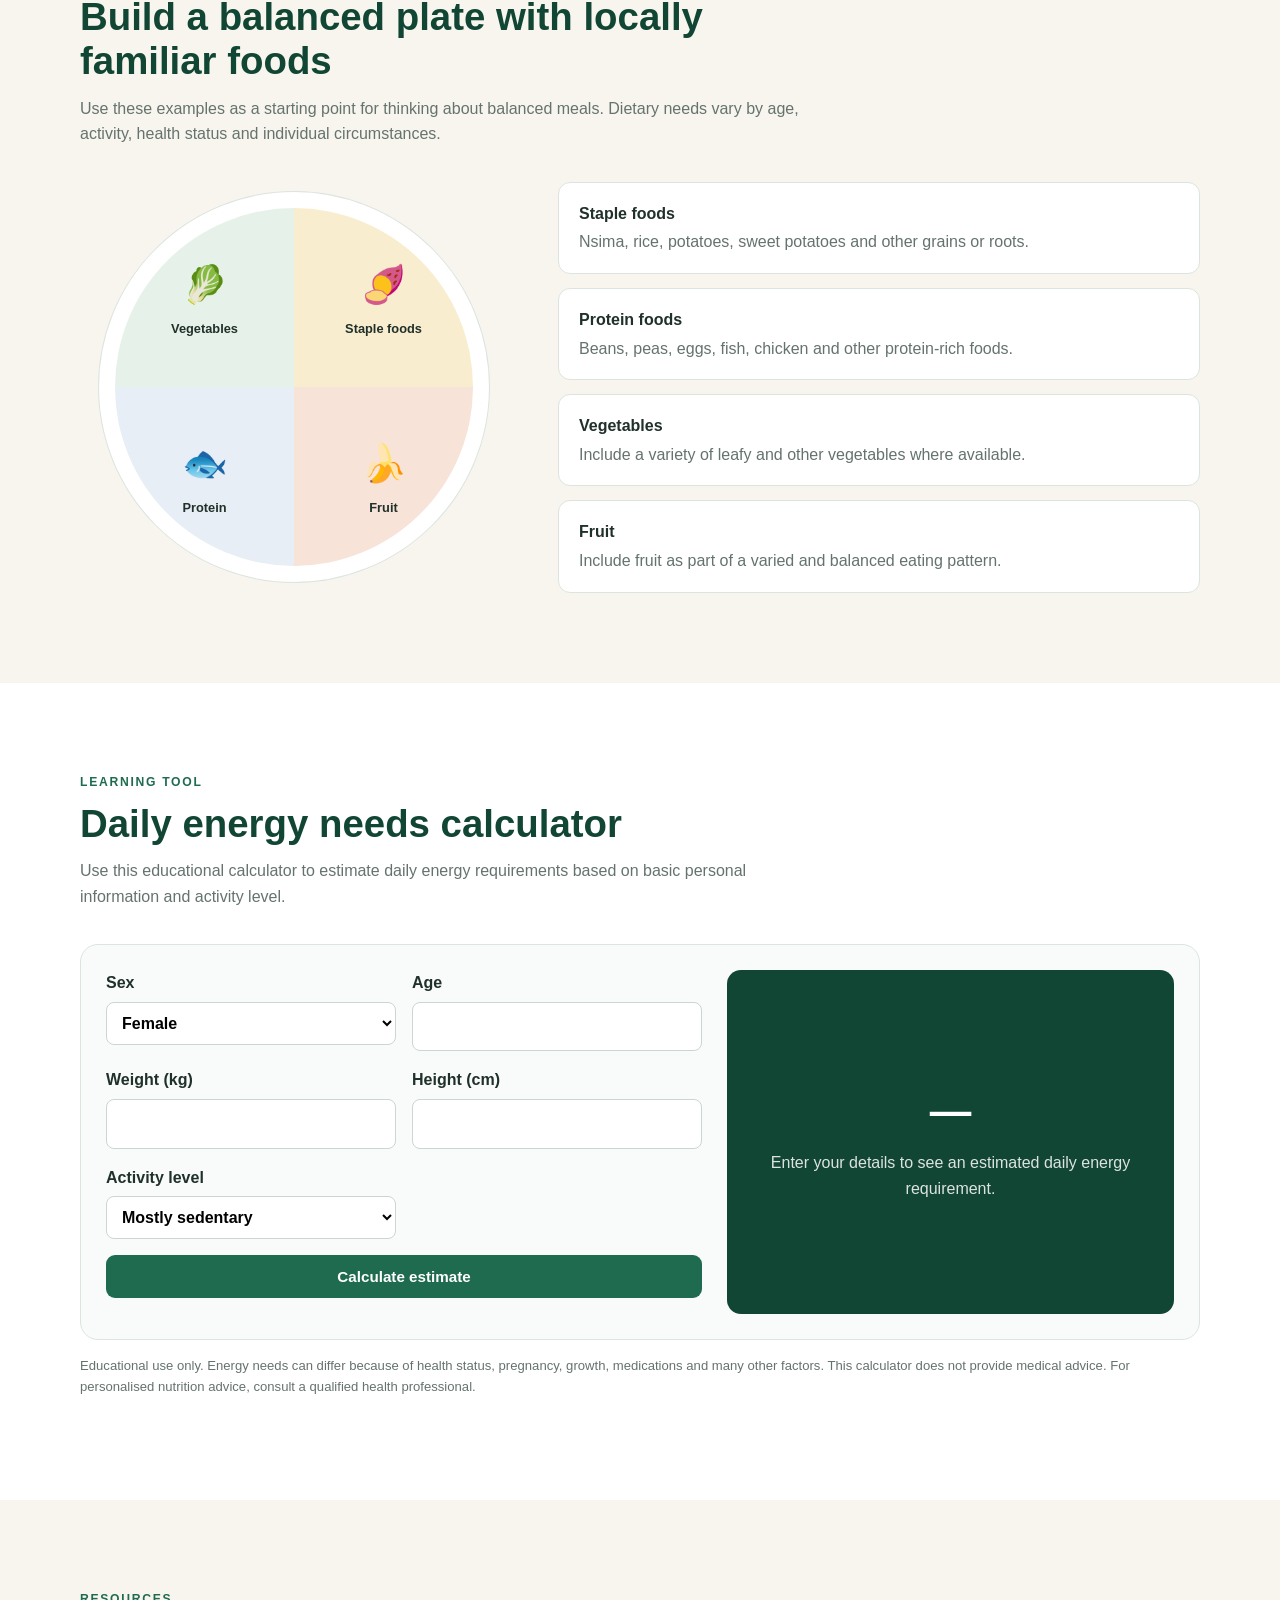
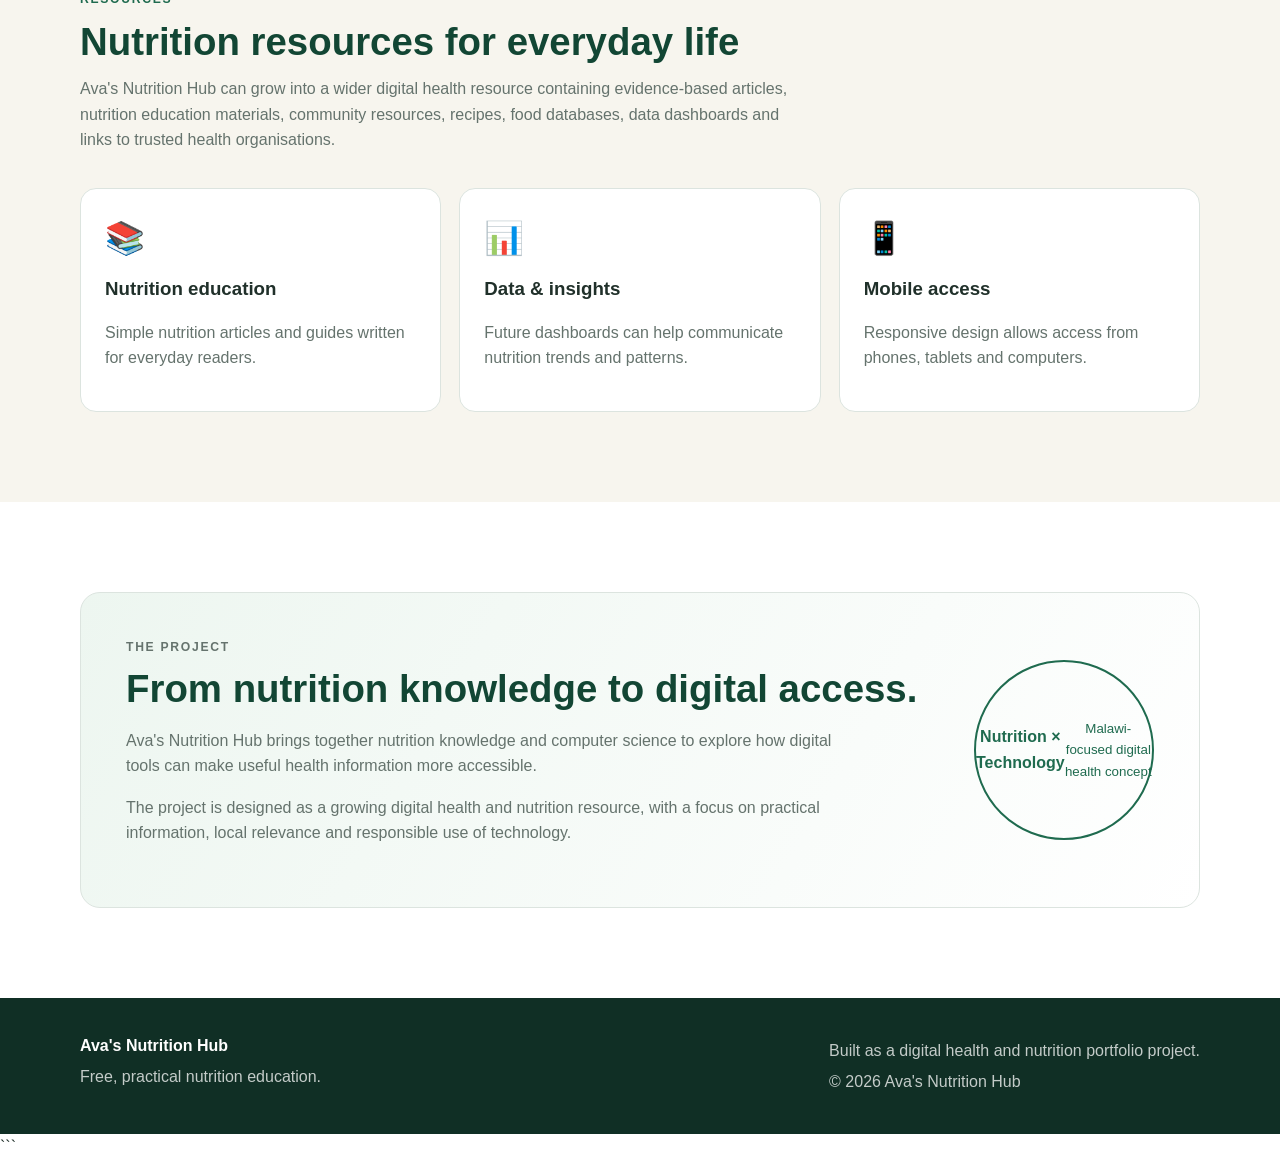
==== commit c01bc770: "Update index.html" ====
--- a/index.html
+++ b/index.html
@@ -82,12 +82,12 @@
       </button>
 
       <div class="nav-links">
-        <a href="#home">Home</a>
-        <a href="#learn">Learn</a>
-        <a href="#foods">Foods</a>
-        <a href="#calculator">Calculator</a>
-        <a href="#resources">Resources</a>
-      </div>
+  <a href="#home">Home</a>
+  <a href="#learn">Learn</a>
+  <a href="malawian-foods.html">Malawi Foods</a>
+  <a href="#calculator">Calculator</a>
+  <a href="#resources">Resources</a>
+</div>
 
     </nav>
   </header>
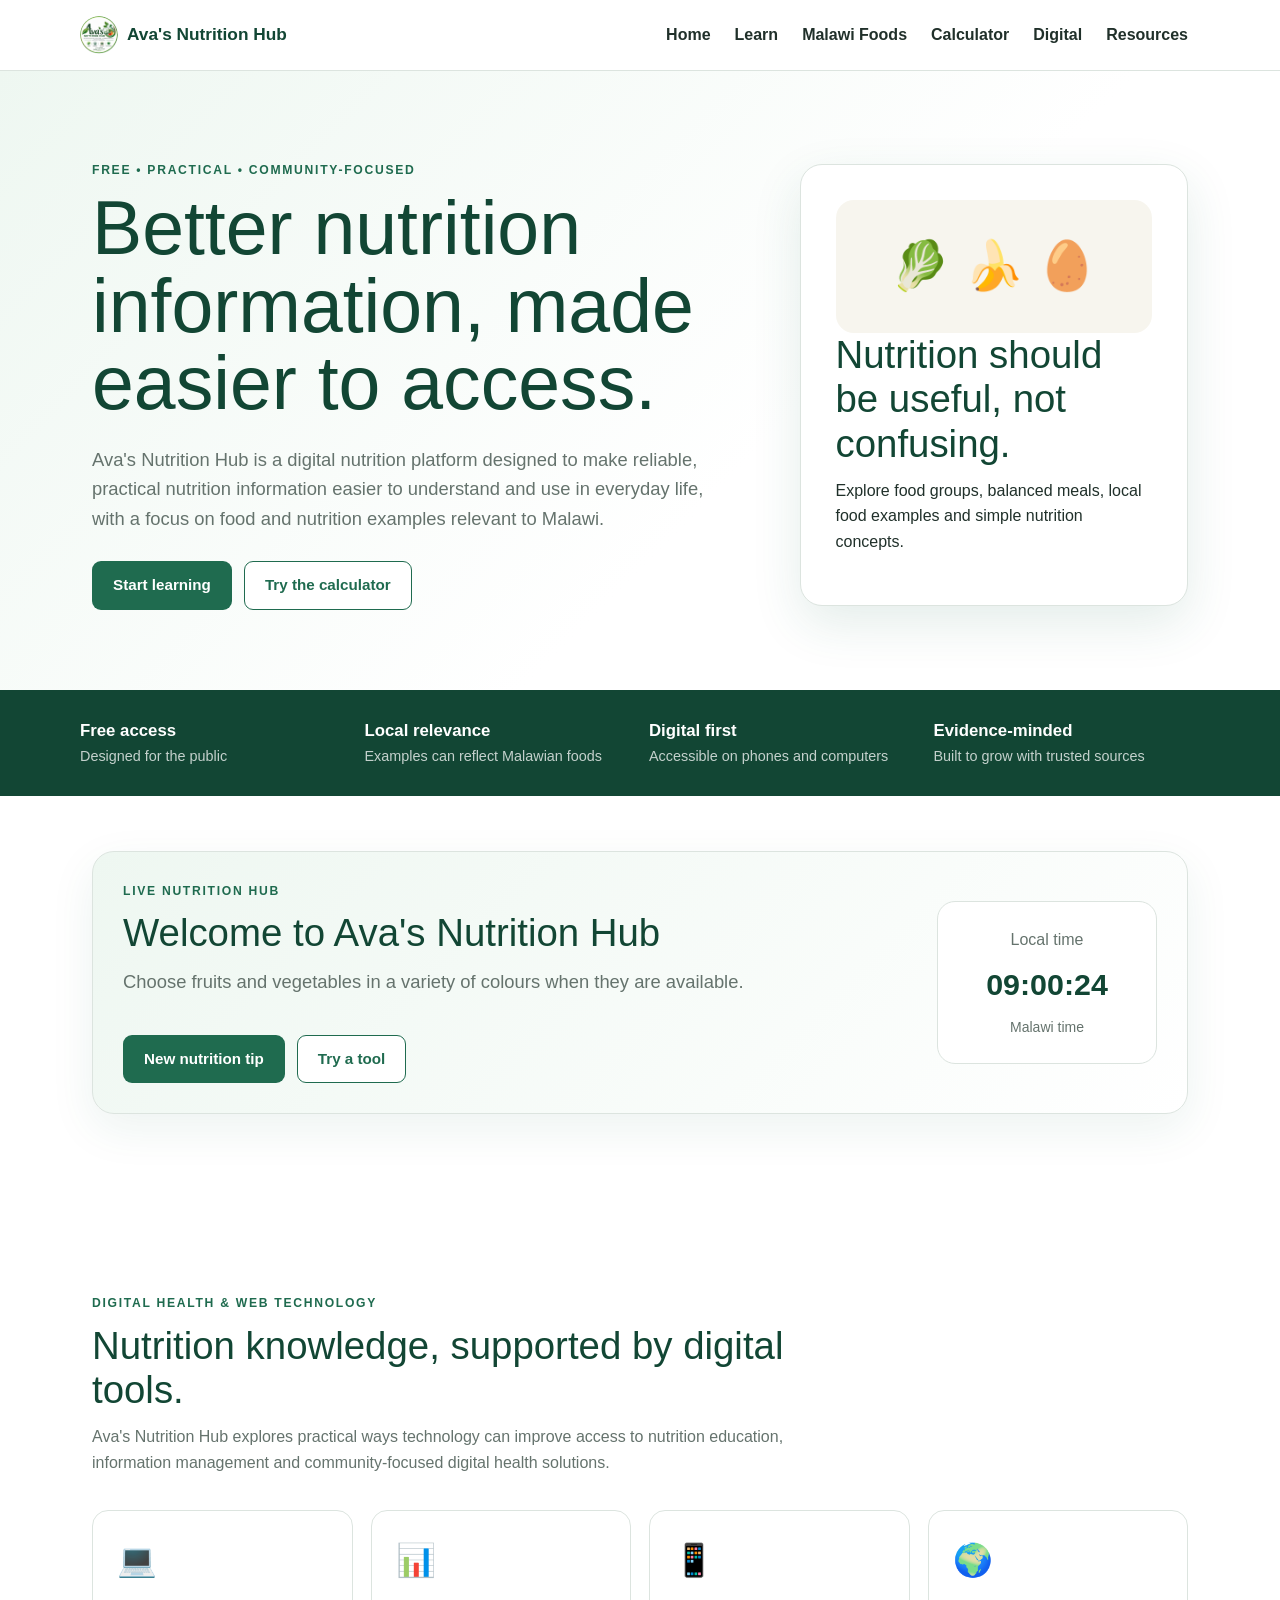
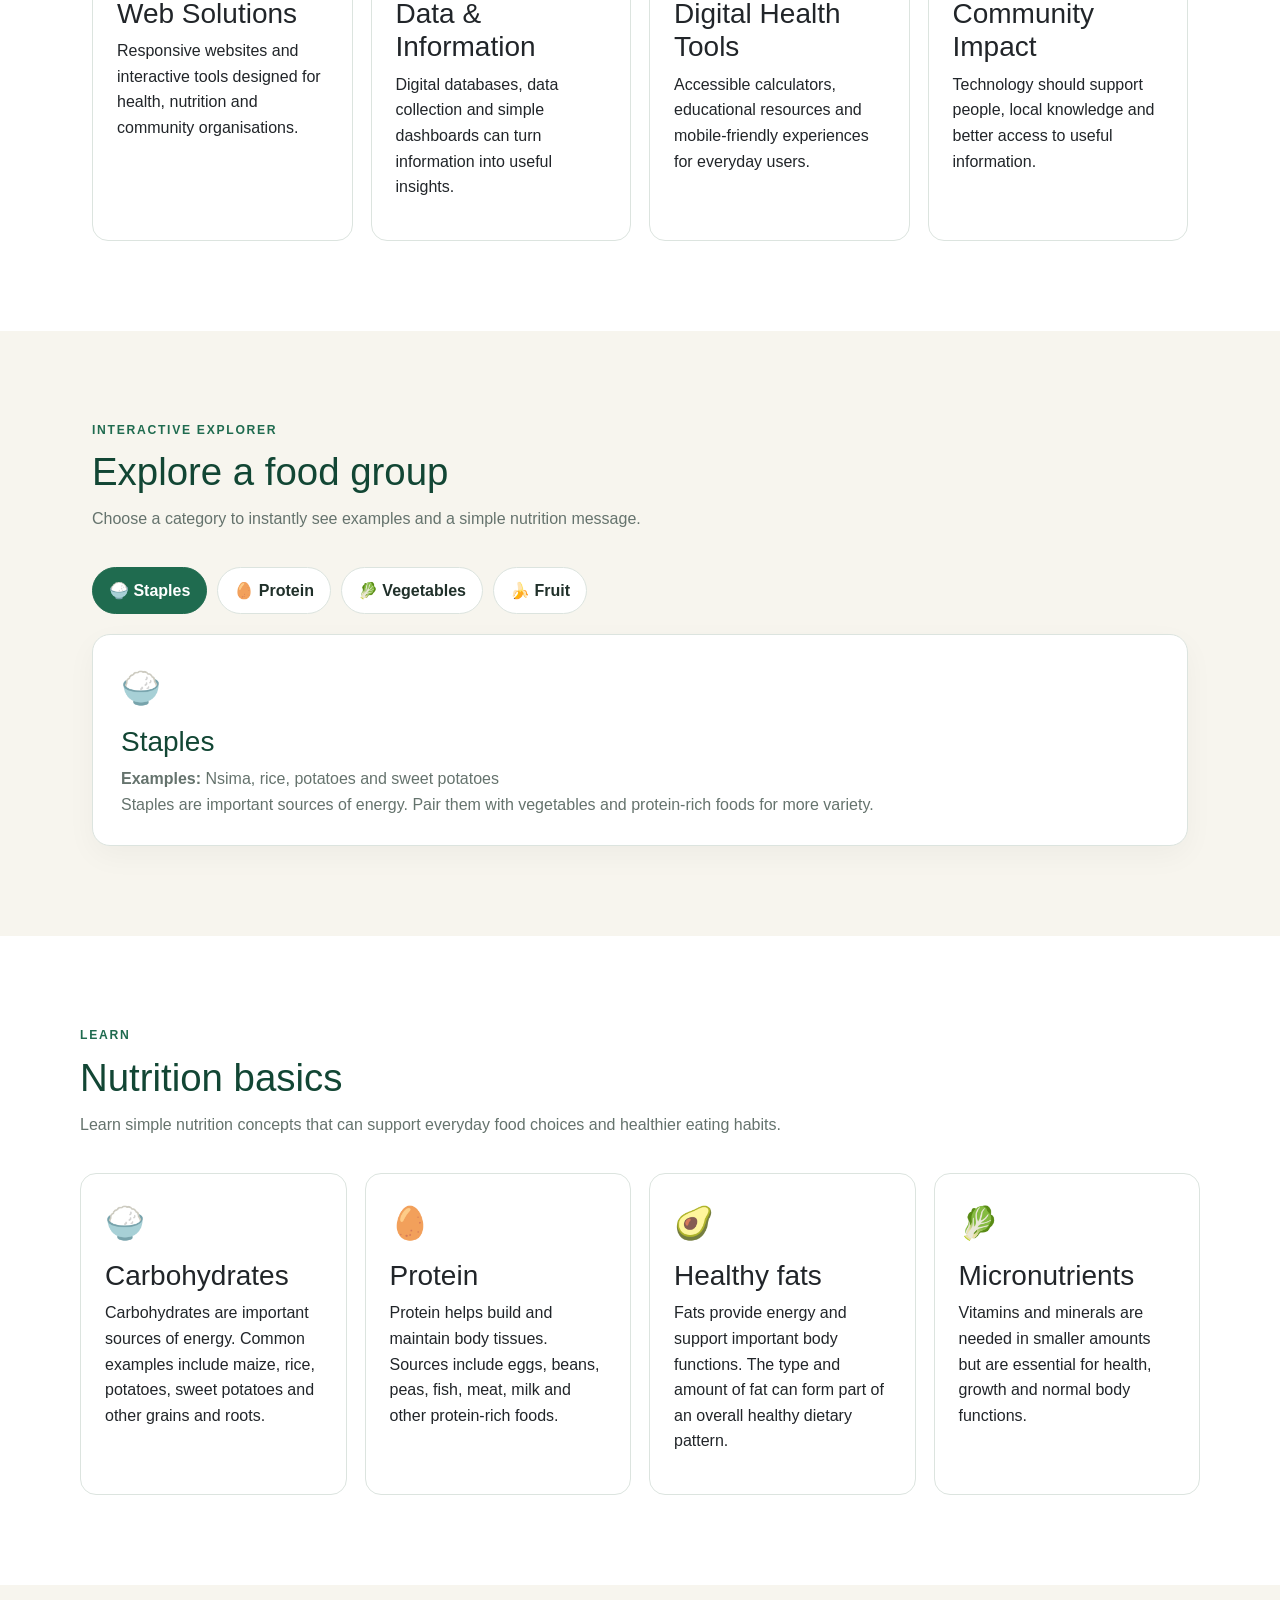
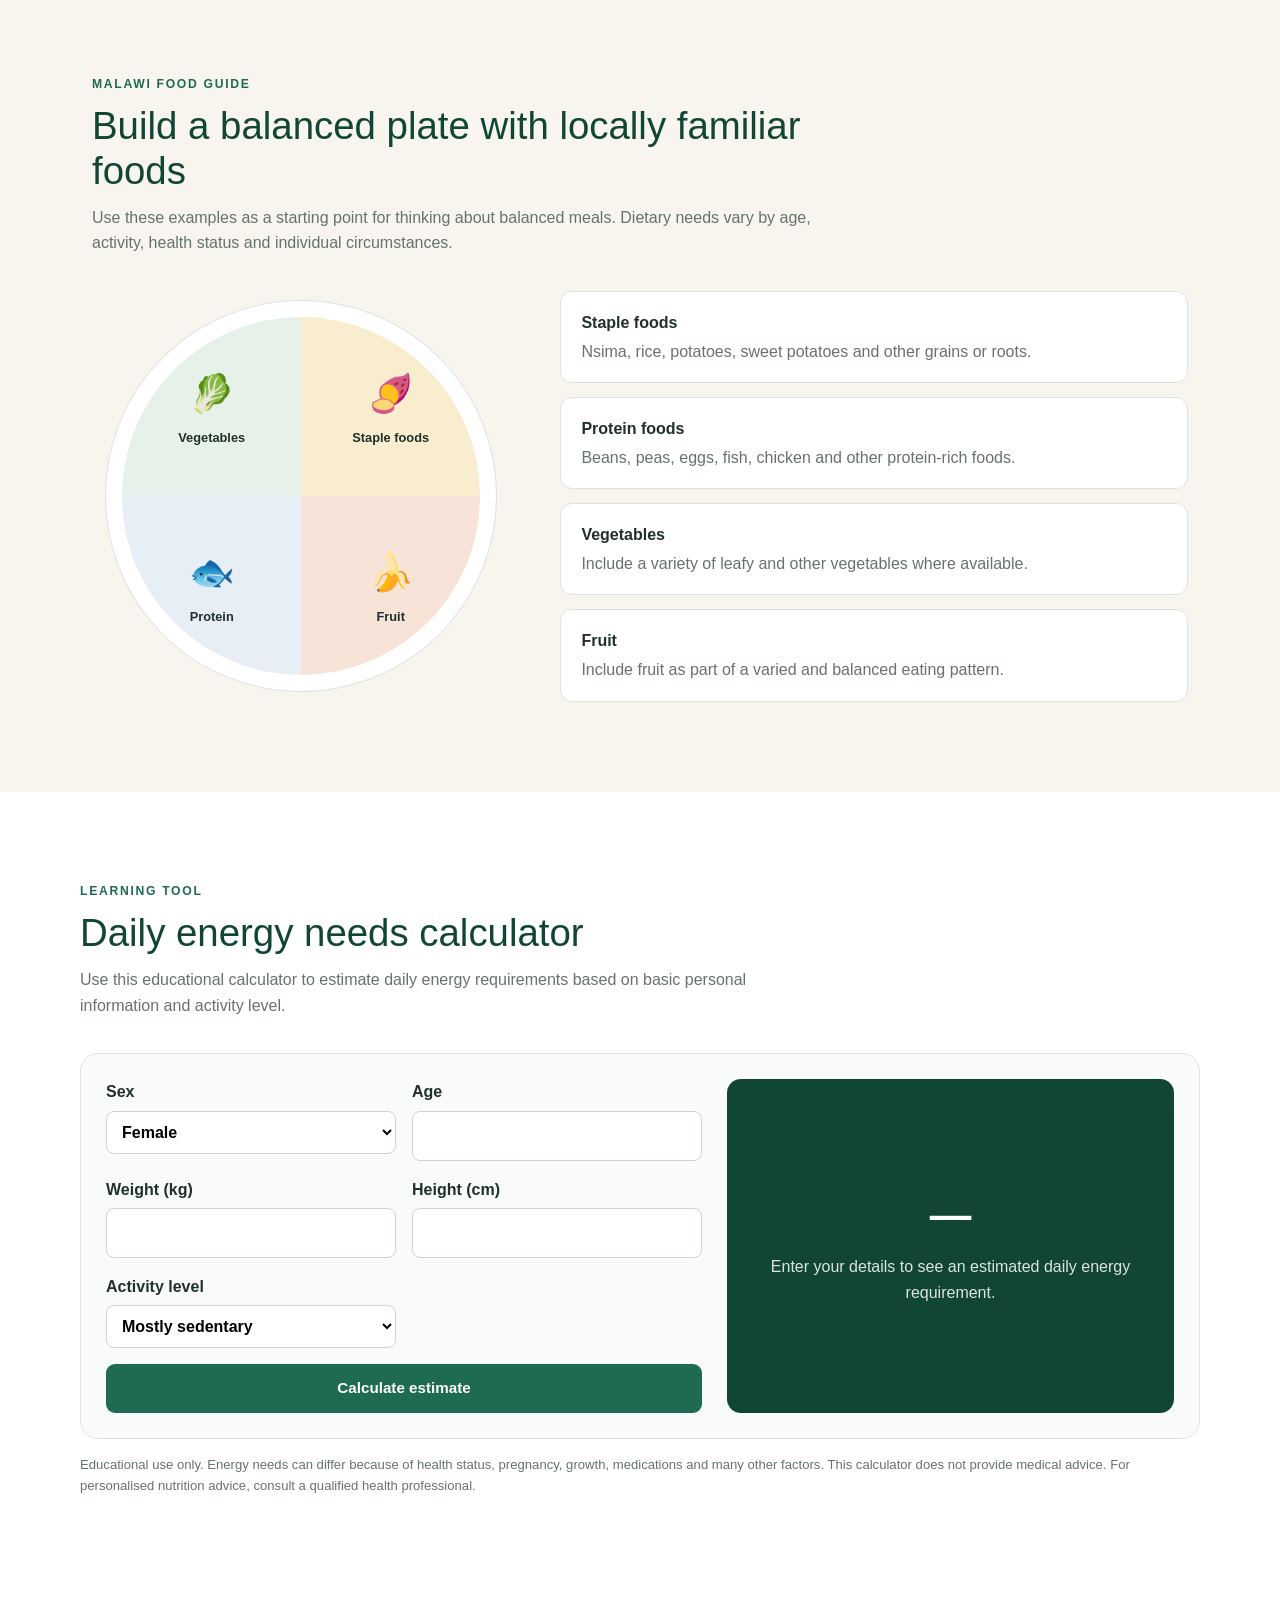
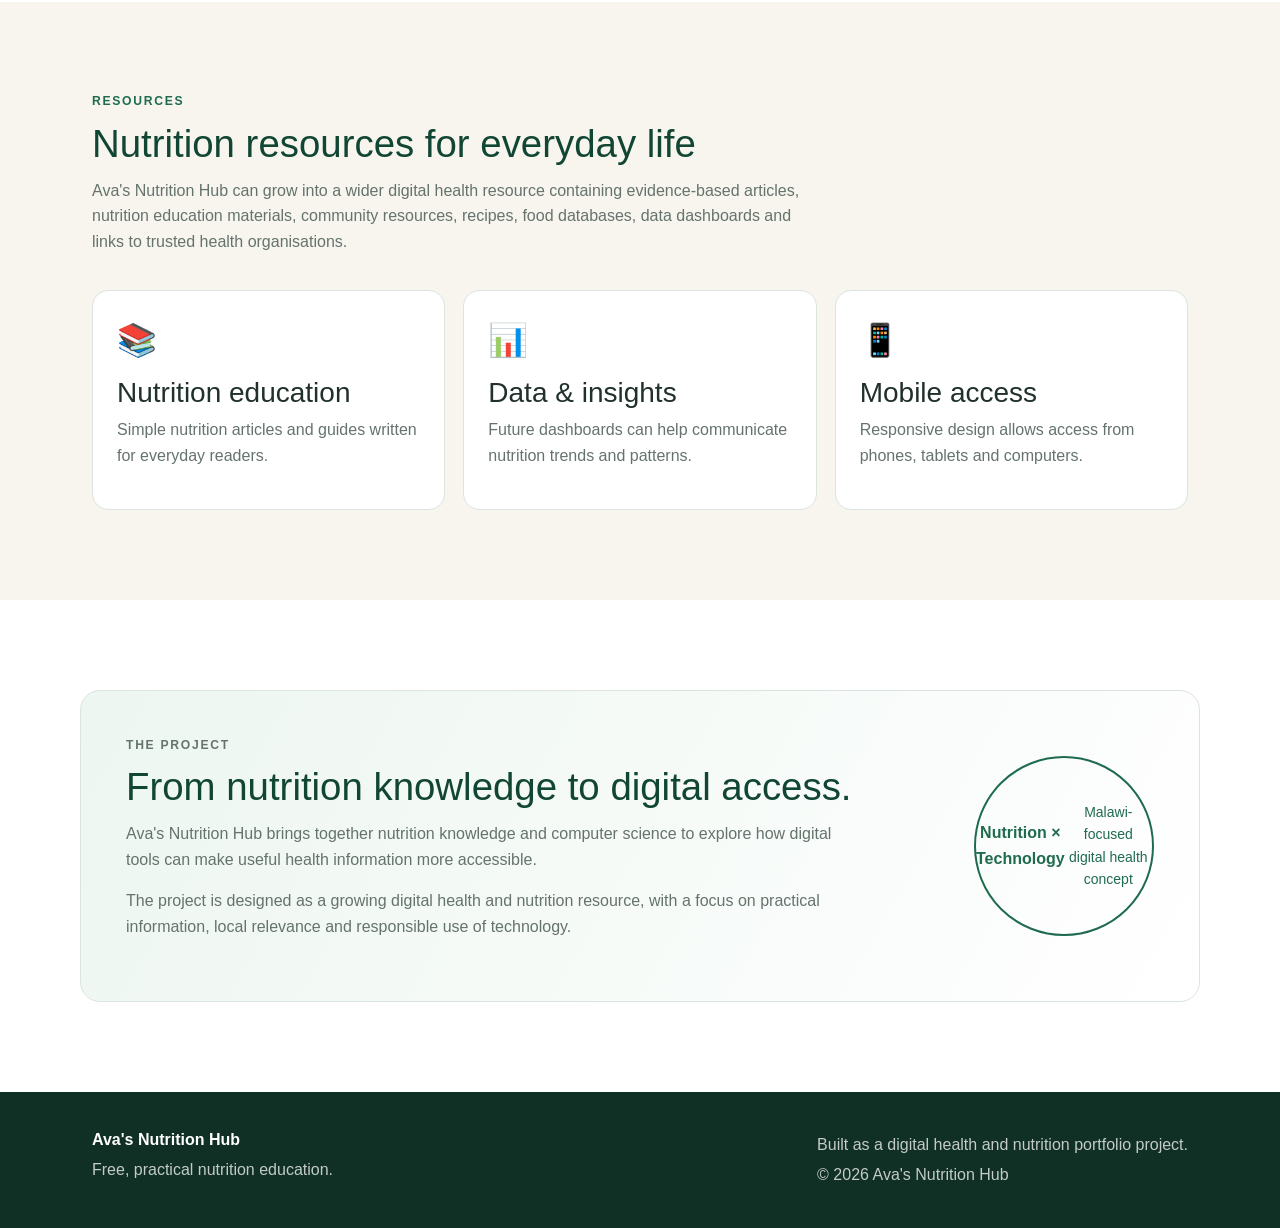
==== commit b16bf7a8: "Add files via upload" ====
--- a/index.html
+++ b/index.html
@@ -1,4 +1,3 @@
-```html
 <!DOCTYPE html>
 <html lang="en">
 <head>
@@ -23,7 +22,7 @@
   <!-- Canonical URL -->
   <link
     rel="canonical"
-    href="https://vanessakhauyeza-hash.github.io/AVA-S-NUTRITION-WEBSITE/"
+    href="https://avasnutritionhub.org/"
   >
 
   <!-- Open Graph: improves how the website appears when shared -->
@@ -35,11 +34,13 @@
   <meta property="og:type" content="website">
   <meta
     property="og:url"
-    content="https://vanessakhauyeza-hash.github.io/AVA-S-NUTRITION-WEBSITE/"
+    content="https://avasnutritionhub.org/"
   >
 
   <!-- Website icon -->
-  <link rel="icon" href="data:,">
+  <link rel="icon" href="logo.png" type="image/png">
+  <meta name="theme-color" content="#124634">
+  <link href="https://cdn.jsdelivr.net/npm/bootstrap@5.3.3/dist/css/bootstrap.min.css" rel="stylesheet">
 
   <!-- Stylesheet -->
   <link rel="stylesheet" href="style.css">
@@ -50,7 +51,7 @@
     "@context": "https://schema.org",
     "@type": "WebSite",
     "name": "Ava's Nutrition Hub",
-    "url": "https://vanessakhauyeza-hash.github.io/AVA-S-NUTRITION-WEBSITE/",
+    "url": "https://avasnutritionhub.org/",
     "description": "A free digital nutrition platform providing practical nutrition information and locally relevant food guidance.",
     "inLanguage": "en",
     "about": {
@@ -68,8 +69,8 @@
     <nav class="nav container" aria-label="Main navigation">
 
       <a class="brand" href="#home" aria-label="Ava's Nutrition Hub home">
-        <span aria-hidden="true">🥗</span>
-        Ava's Nutrition Hub
+        <img src="logo.png" alt="" class="brand-logo">
+        <span>Ava's Nutrition Hub</span>
       </a>
 
       <button
@@ -86,6 +87,7 @@
   <a href="#learn">Learn</a>
   <a href="malawian-foods.html">Malawi Foods</a>
   <a href="#calculator">Calculator</a>
+  <a href="#digital">Digital</a>
   <a href="#resources">Resources</a>
 </div>
 
@@ -168,6 +170,63 @@
       </div>
     </section>
 
+
+    <!-- LIVE HUB -->
+    <section class="live-hub section">
+      <div class="container">
+        <div class="live-panel">
+          <div>
+            <p class="eyebrow">LIVE NUTRITION HUB</p>
+            <h2 id="liveGreeting">Welcome to Ava's Nutrition Hub</h2>
+            <p id="dailyTip" class="live-tip">Loading today's nutrition tip…</p>
+            <div class="live-actions">
+              <button class="btn primary" id="newTip" type="button">New nutrition tip</button>
+              <a class="btn secondary" href="#calculator">Try a tool</a>
+            </div>
+          </div>
+          <div class="live-clock-card" aria-label="Current local time">
+            <span>Local time</span>
+            <strong id="liveClock">--:--:--</strong>
+            <small>Malawi time</small>
+          </div>
+        </div>
+      </div>
+    </section>
+
+    <!-- DIGITAL SOLUTIONS -->
+    <section id="digital" class="section">
+      <div class="container">
+        <div class="section-heading">
+          <p class="eyebrow">DIGITAL HEALTH & WEB TECHNOLOGY</p>
+          <h2>Nutrition knowledge, supported by digital tools.</h2>
+          <p>Ava's Nutrition Hub explores practical ways technology can improve access to nutrition education, information management and community-focused digital health solutions.</p>
+        </div>
+        <div class="cards digital-cards">
+          <article class="card interactive-card"><div class="icon">💻</div><h3>Web Solutions</h3><p>Responsive websites and interactive tools designed for health, nutrition and community organisations.</p></article>
+          <article class="card interactive-card"><div class="icon">📊</div><h3>Data & Information</h3><p>Digital databases, data collection and simple dashboards can turn information into useful insights.</p></article>
+          <article class="card interactive-card"><div class="icon">📱</div><h3>Digital Health Tools</h3><p>Accessible calculators, educational resources and mobile-friendly experiences for everyday users.</p></article>
+          <article class="card interactive-card"><div class="icon">🌍</div><h3>Community Impact</h3><p>Technology should support people, local knowledge and better access to useful information.</p></article>
+        </div>
+      </div>
+    </section>
+
+    <!-- QUICK EXPLORER -->
+    <section class="section alt">
+      <div class="container">
+        <div class="section-heading">
+          <p class="eyebrow">INTERACTIVE EXPLORER</p>
+          <h2>Explore a food group</h2>
+          <p>Choose a category to instantly see examples and a simple nutrition message.</p>
+        </div>
+        <div class="food-tabs" role="tablist" aria-label="Food groups">
+          <button class="food-tab active" data-food="staples" type="button">🍚 Staples</button>
+          <button class="food-tab" data-food="protein" type="button">🥚 Protein</button>
+          <button class="food-tab" data-food="vegetables" type="button">🥬 Vegetables</button>
+          <button class="food-tab" data-food="fruit" type="button">🍌 Fruit</button>
+        </div>
+        <div id="foodExplorer" class="explorer-card" aria-live="polite"></div>
+      </div>
+    </section>
 
     <!-- NUTRITION BASICS -->
     <section id="learn" class="section container">
@@ -595,4 +654,3 @@
 
 </body>
 </html>
-```
--- a/style.css
+++ b/style.css
@@ -16,3 +16,14 @@
 footer{background:#102f25;color:#fff;padding:35px 0}.footer-grid{display:flex;justify-content:space-between;gap:30px}.footer-grid p{opacity:.75;margin:5px 0}
 @media(max-width:800px){.nav-links{display:none}.menu-btn{display:block}.nav-links.open{display:flex;position:absolute;top:70px;left:0;right:0;background:#fff;padding:20px;flex-direction:column;border-bottom:1px solid var(--border)}.hero-grid,.plate-guide,.calculator{grid-template-columns:1fr}.cards{grid-template-columns:1fr 1fr}.impact-grid{grid-template-columns:1fr 1fr}.resource-grid{grid-template-columns:1fr}.about-box{flex-direction:column;align-items:flex-start}.project-badge{width:140px;height:140px}.calculator form{grid-template-columns:1fr}}
 @media(max-width:500px){.cards{grid-template-columns:1fr}.impact-grid{grid-template-columns:1fr}.hero{padding-top:55px}.section{padding:65px 0}.hero-actions .btn{width:100%;text-align:center}}
+
+/* Modern interactive layer */
+.brand{display:flex;align-items:center;gap:9px}.brand-logo{width:38px;height:38px;border-radius:50%;object-fit:cover}
+.live-hub{padding-top:55px}.live-panel{display:grid;grid-template-columns:1fr 220px;gap:25px;align-items:center;background:linear-gradient(135deg,#eef7f1,#fff);border:1px solid var(--border);border-radius:22px;padding:30px;box-shadow:0 15px 45px rgba(31,107,79,.08)}
+.live-tip{font-size:1.15rem;color:var(--muted);max-width:720px;min-height:3.2rem}.live-actions{display:flex;gap:12px;flex-wrap:wrap}.live-clock-card{border:1px solid var(--border);border-radius:18px;padding:25px;text-align:center;background:#fff}.live-clock-card span,.live-clock-card small{display:block;color:var(--muted)}.live-clock-card strong{display:block;font-size:1.9rem;color:var(--green-dark);margin:7px 0}
+.interactive-card{transition:transform .25s ease,box-shadow .25s ease}.interactive-card:hover{transform:translateY(-6px);box-shadow:0 18px 35px rgba(31,107,79,.12)}
+.food-tabs{display:flex;gap:10px;flex-wrap:wrap;margin-bottom:20px}.food-tab{border:1px solid var(--border);background:#fff;border-radius:999px;padding:10px 16px;font:inherit;font-weight:800;cursor:pointer;color:var(--text);transition:.2s}.food-tab:hover,.food-tab.active{background:var(--green);color:#fff;border-color:var(--green)}
+.explorer-card{background:#fff;border:1px solid var(--border);border-radius:18px;padding:28px;min-height:145px;box-shadow:0 10px 30px rgba(0,0,0,.04);animation:fadeIn .35s ease}.explorer-card h3{color:var(--green-dark)}.explorer-card p{color:var(--muted);margin-bottom:0}
+@keyframes fadeIn{from{opacity:0;transform:translateY(8px)}to{opacity:1;transform:none}}
+@media(max-width:800px){.live-panel{grid-template-columns:1fr}.live-clock-card{max-width:240px}.cards{grid-template-columns:repeat(2,1fr)}}
+@media(max-width:560px){.cards{grid-template-columns:1fr}.brand span{font-size:.95rem}}
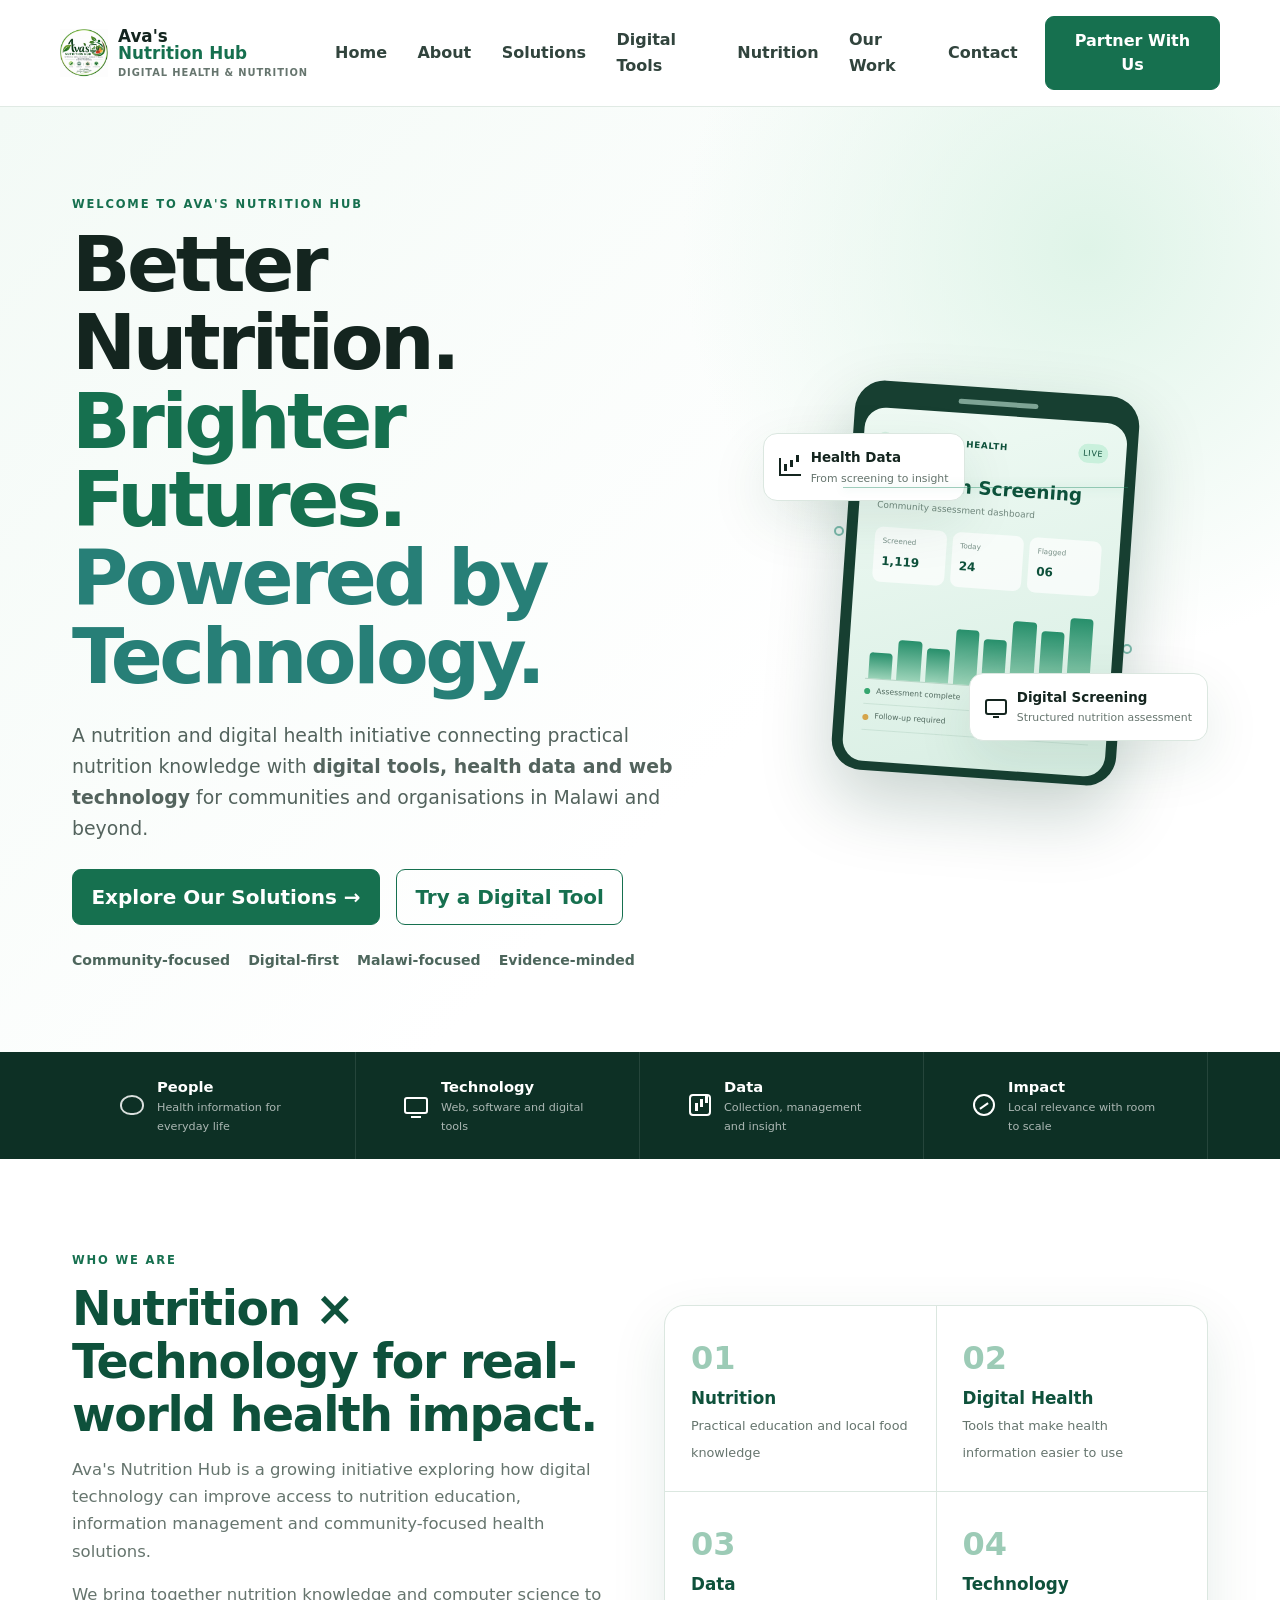
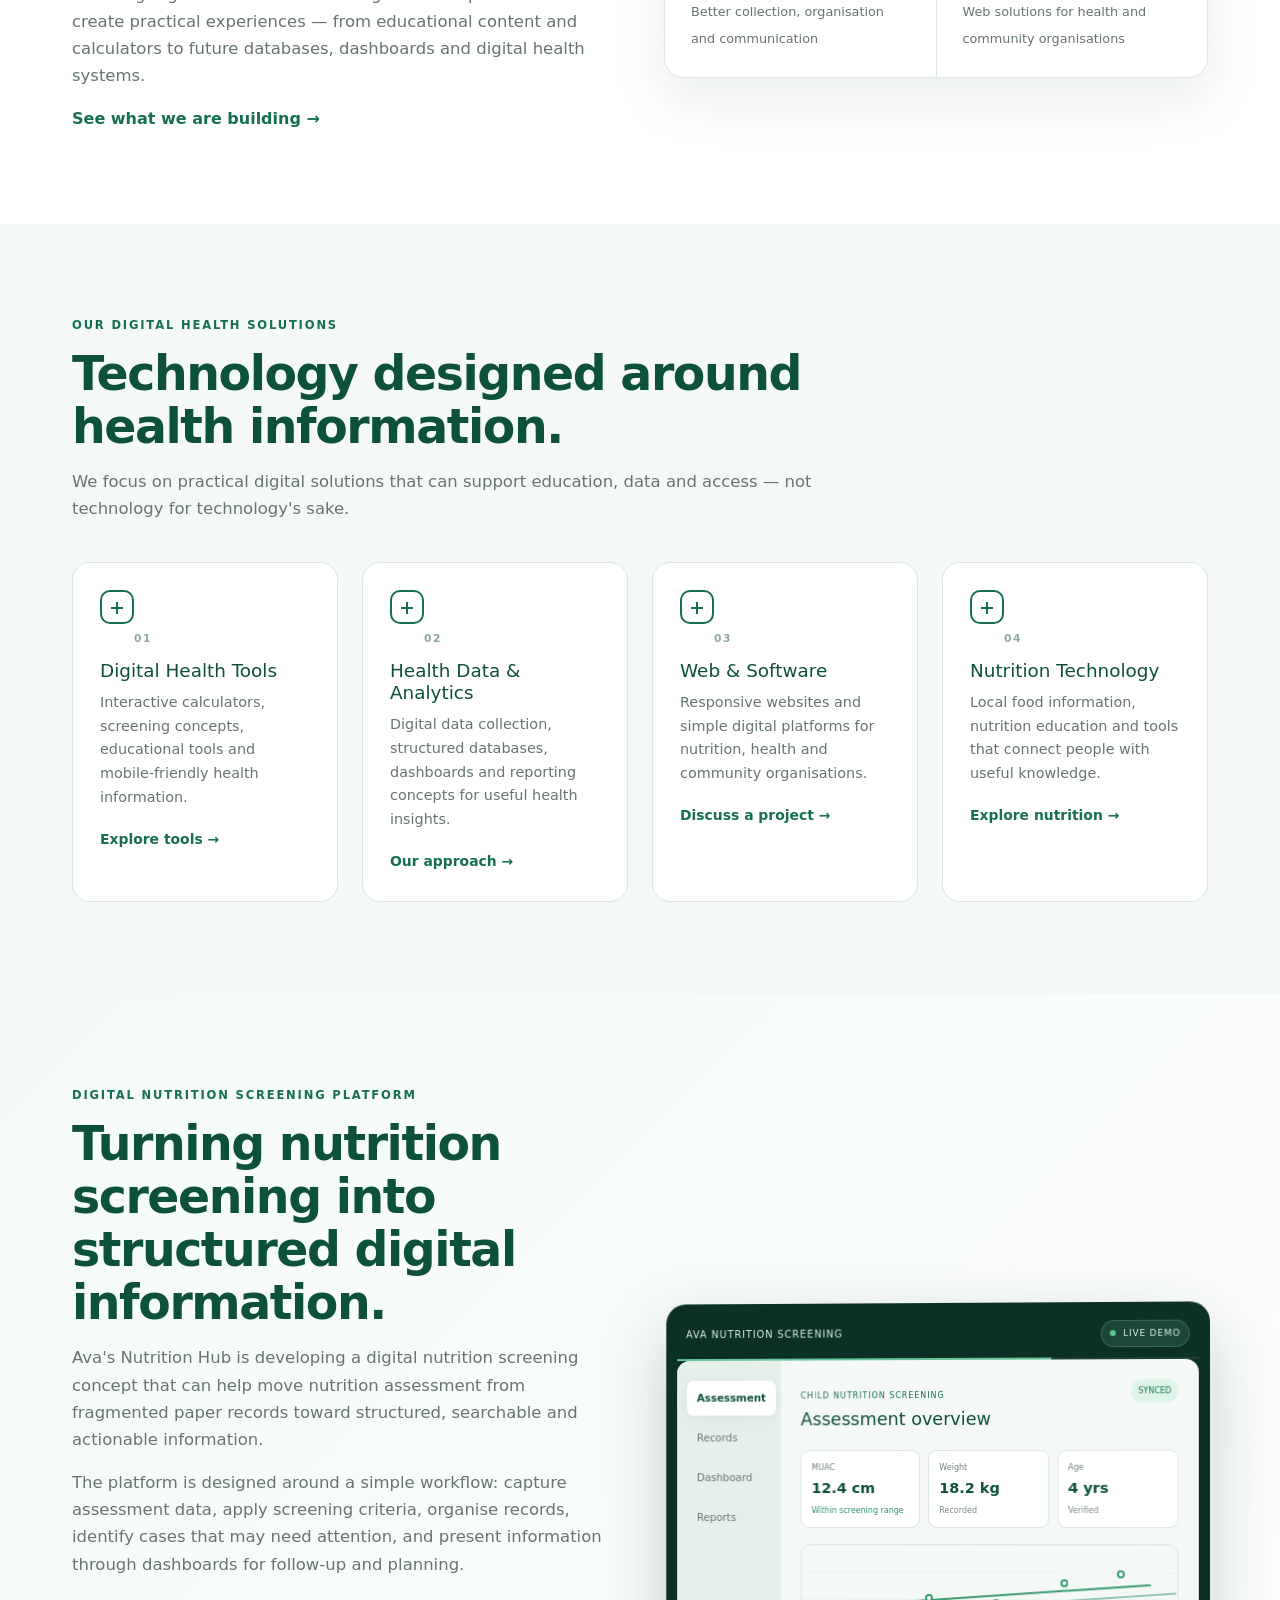
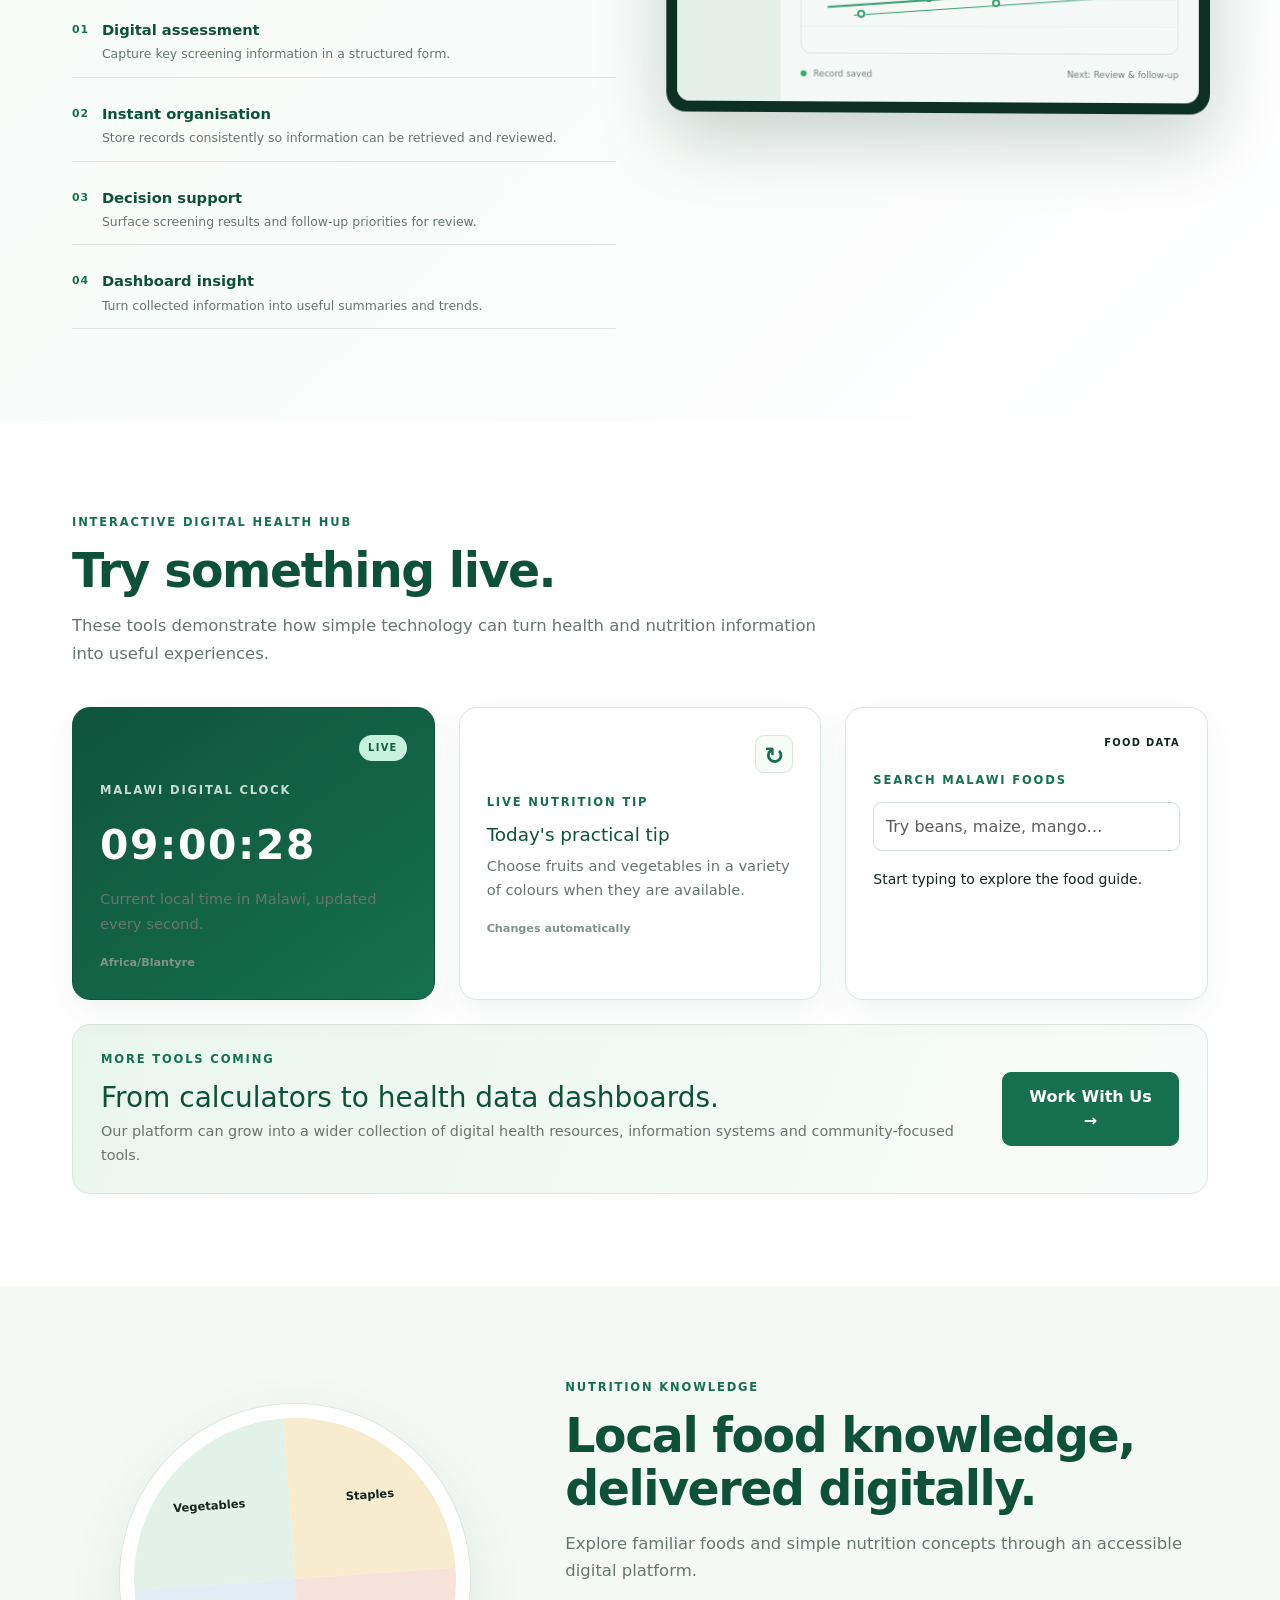
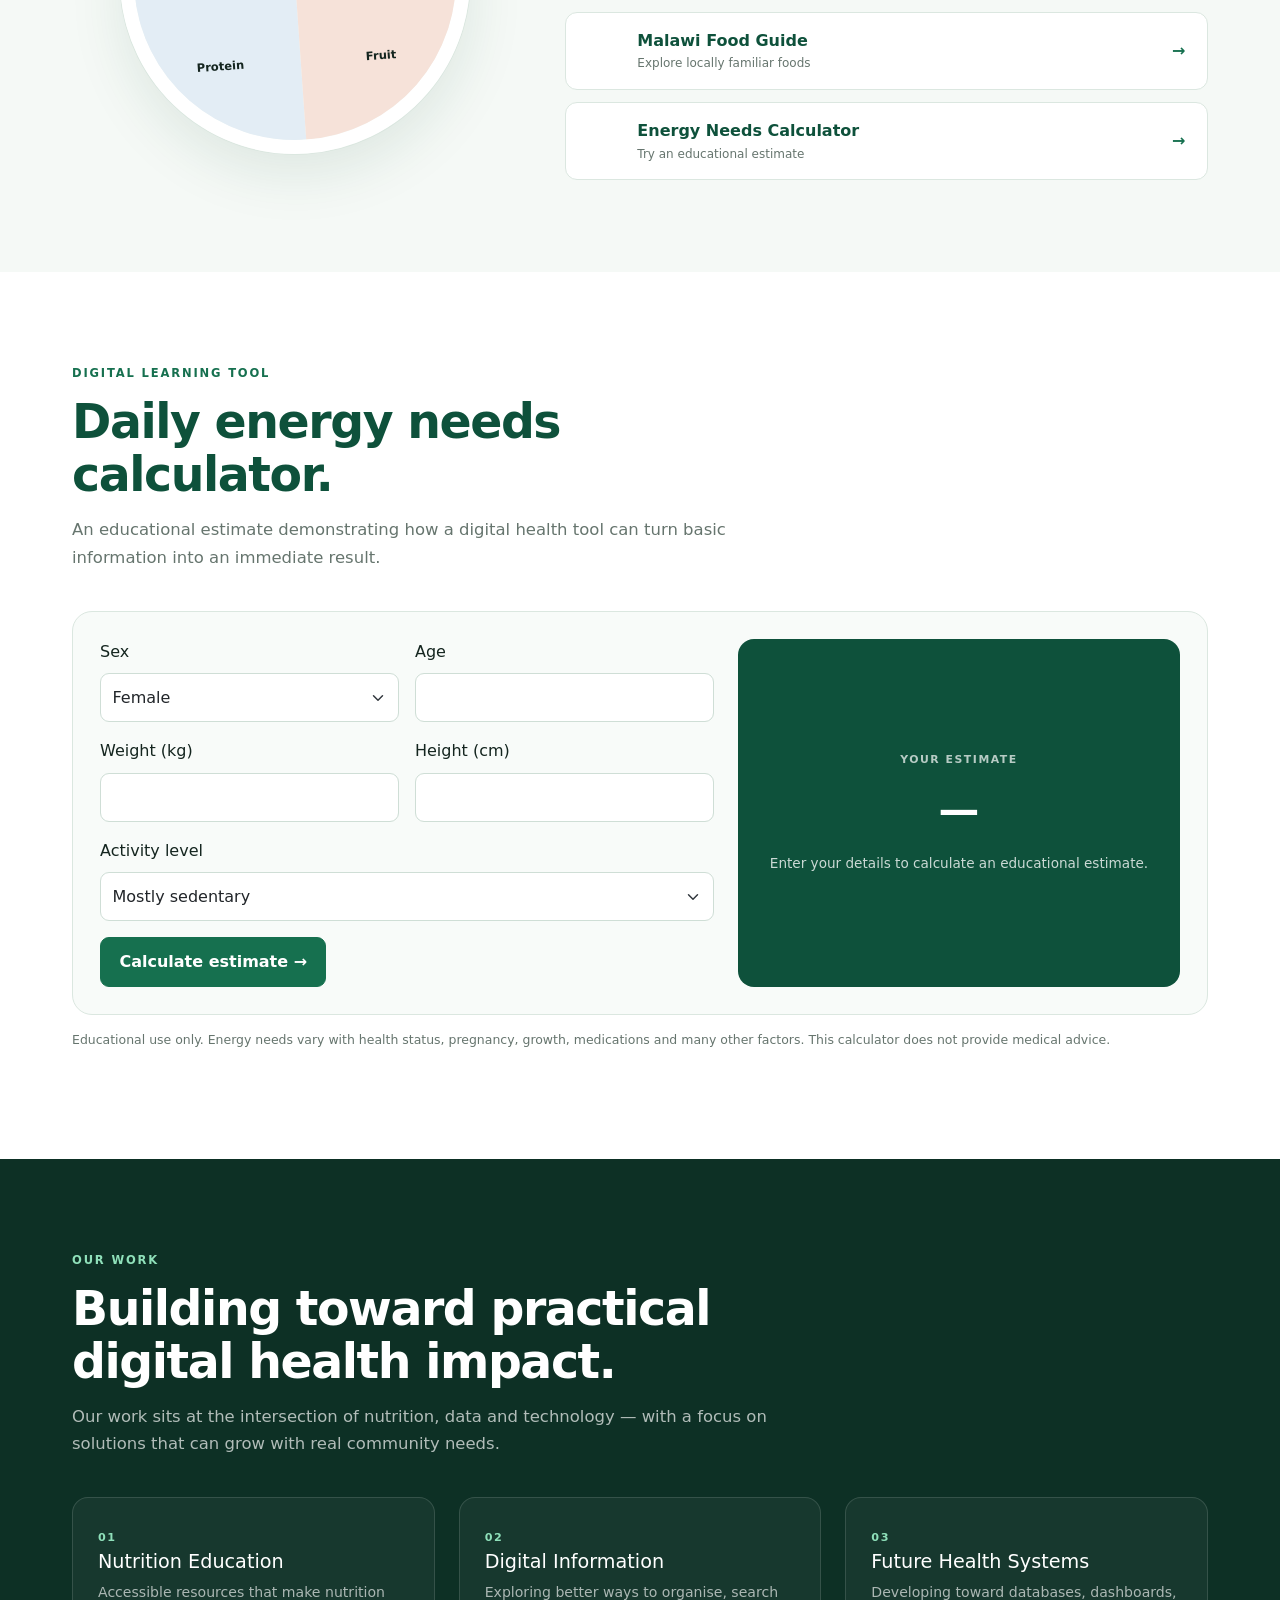
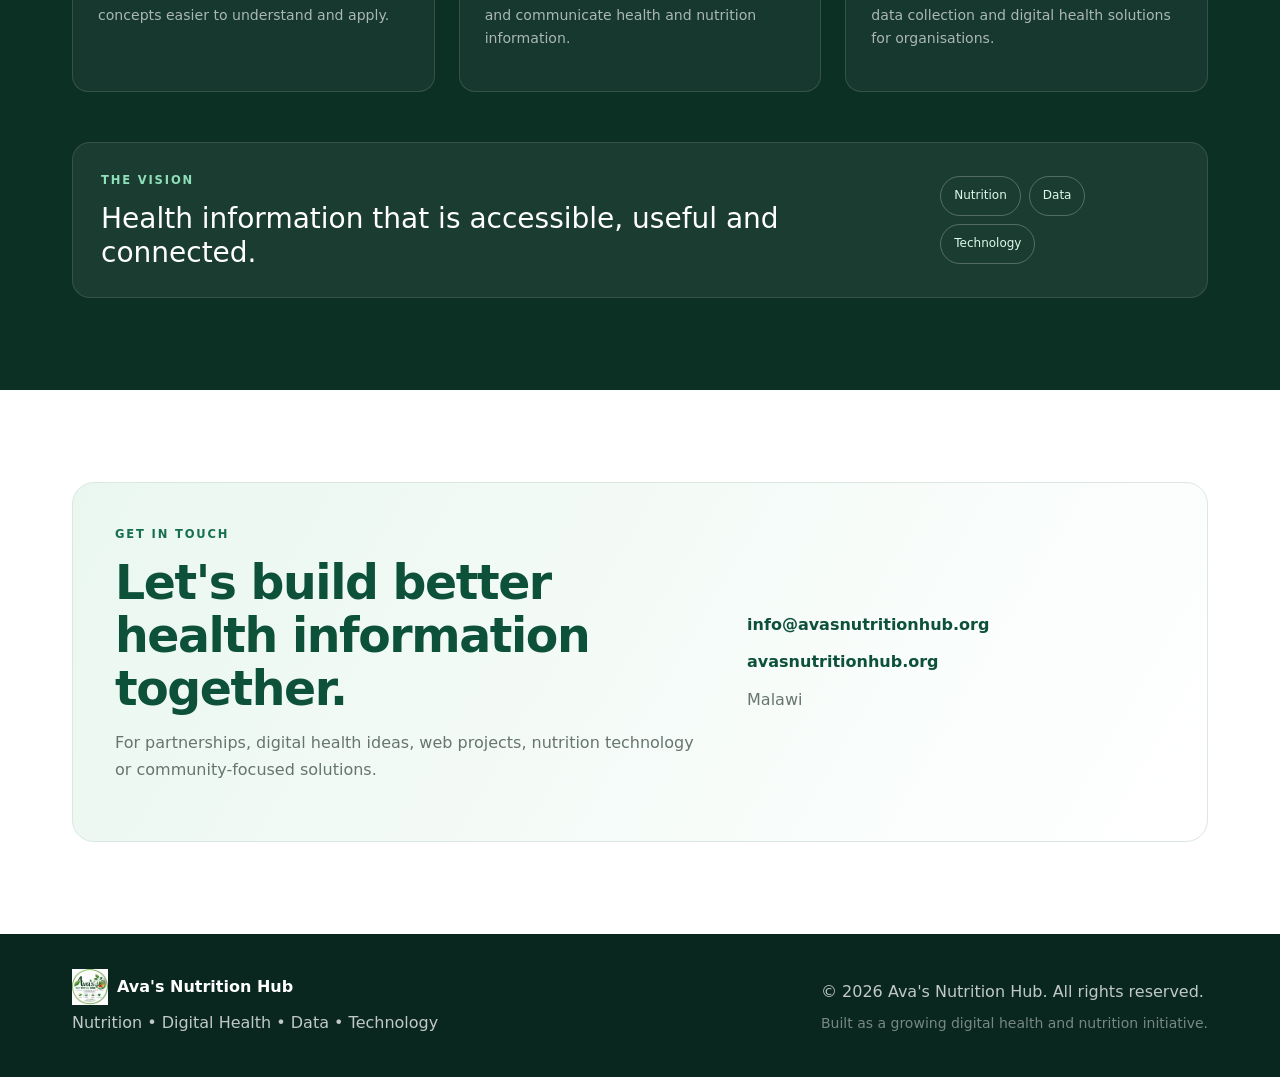
==== commit 305dd3f1: "Add files via upload" ====
--- a/index.html
+++ b/index.html
@@ -1,656 +1,199 @@
 <!DOCTYPE html>
 <html lang="en">
 <head>
-  <meta charset="UTF-8">
+<meta charset="UTF-8">
+<meta name="viewport" content="width=device-width, initial-scale=1.0">
+<title>Ava's Nutrition Hub | Digital Health & Nutrition Solutions</title>
+<meta name="description" content="Ava's Nutrition Hub develops practical nutrition and digital health solutions to make useful health information easier to access in Malawi and beyond.">
+<meta name="keywords" content="digital health Malawi, nutrition technology Malawi, health data Malawi, nutrition education, digital health tools, web development Malawi">
+<meta name="author" content="Ava's Nutrition Hub">
+<meta name="robots" content="index, follow">
+<link rel="canonical" href="https://avasnutritionhub.org/">
+<meta property="og:title" content="Ava's Nutrition Hub | Digital Health & Nutrition Solutions">
+<meta property="og:description" content="Nutrition, digital health, data and technology solutions focused on practical community impact.">
+<meta property="og:type" content="website">
+<meta property="og:url" content="https://avasnutritionhub.org/">
+<link rel="icon" href="logo.png" type="image/png">
+<meta name="theme-color" content="#126b4f">
+<link href="https://cdn.jsdelivr.net/npm/bootstrap@5.3.3/dist/css/bootstrap.min.css" rel="stylesheet">
+<link rel="stylesheet" href="style.css">
+<script type="application/ld+json">
+{
+  "@context":"https://schema.org",
+  "@type":"Organization",
+  "name":"Ava's Nutrition Hub",
+  "url":"https://avasnutritionhub.org/",
+  "description":"A nutrition and digital health initiative connecting nutrition knowledge with digital tools, data and web technology.",
+  "areaServed":"Malawi"
+}
+</script>
+</head>
+<body>
+<header class="site-header">
+<nav class="navbar navbar-expand-lg container py-3" aria-label="Main navigation">
+<a class="navbar-brand brand" href="#home"><img src="logo.png" alt="Ava's Nutrition Hub logo"><span>Ava's <strong>Nutrition Hub</strong><small>Digital Health & Nutrition</small></span></a>
+<button class="navbar-toggler" type="button" data-bs-toggle="collapse" data-bs-target="#mainNav" aria-controls="mainNav" aria-expanded="false" aria-label="Toggle navigation"><span class="navbar-toggler-icon"></span></button>
+<div class="collapse navbar-collapse" id="mainNav">
+<ul class="navbar-nav ms-auto align-items-lg-center gap-lg-2">
+<li class="nav-item"><a class="nav-link" href="#home">Home</a></li>
+<li class="nav-item"><a class="nav-link" href="#about">About</a></li>
+<li class="nav-item"><a class="nav-link" href="#solutions">Solutions</a></li>
+<li class="nav-item"><a class="nav-link" href="#tools">Digital Tools</a></li>
+<li class="nav-item"><a class="nav-link" href="malawian-foods.html">Nutrition</a></li>
+<li class="nav-item"><a class="nav-link" href="#work">Our Work</a></li>
+<li class="nav-item"><a class="nav-link" href="#contact">Contact</a></li>
+</ul>
+<a class="btn btn-brand ms-lg-3 mt-3 mt-lg-0" href="#contact">Partner With Us</a>
+</div>
+</nav>
+</header>
 
-  <!-- Mobile responsiveness -->
-  <meta name="viewport" content="width=device-width, initial-scale=1.0">
+<main>
+<section id="home" class="hero-section">
+<div class="container">
+<div class="row align-items-center g-5">
+<div class="col-lg-7">
+<p class="eyebrow">WELCOME TO AVA'S NUTRITION HUB</p>
+<h1>Better Nutrition.<br><span>Brighter Futures.</span><br><em>Powered by Technology.</em></h1>
+<p class="hero-lead">A nutrition and digital health initiative connecting practical nutrition knowledge with <strong>digital tools, health data and web technology</strong> for communities and organisations in Malawi and beyond.</p>
+<div class="d-flex flex-wrap gap-3 mt-4">
+<a class="btn btn-brand btn-lg" href="#solutions">Explore Our Solutions <span>→</span></a>
+<a class="btn btn-outline-brand btn-lg" href="#tools">Try a Digital Tool</a>
+</div>
+<div class="hero-trust mt-4"><span> Community-focused</span><span> Digital-first</span><span> Malawi-focused</span><span> Evidence-minded</span></div>
+</div>
+<div class="col-lg-5">
+<div class="hero-visual">
+<div class="floating-card card-one"><span class="mini-icon ui-icon chart-icon"></span><div><strong>Health Data</strong><small>From screening to insight</small></div></div>
+<div class="device-frame">
+  <div class="device-top"></div>
+  <div class="device-screen">
+    <div class="screen-nav"><span class="screen-dot"></span><strong>AVA DIGITAL HEALTH</strong><span class="screen-status">LIVE</span></div>
+    <div class="screen-title">Nutrition Screening</div>
+    <div class="screen-subtitle">Community assessment dashboard</div>
+    <div class="screen-metrics">
+      <div><small>Screened</small><strong class="metric-counter" data-target="1119">1,119</strong></div>
+      <div><small>Today</small><strong>24</strong></div>
+      <div><small>Flagged</small><strong>06</strong></div>
+    </div>
+    <div class="screen-chart">
+      <i style="height:32%"></i><i style="height:49%"></i><i style="height:42%"></i>
+      <i style="height:67%"></i><i style="height:58%"></i><i style="height:82%"></i>
+      <i style="height:72%"></i><i style="height:91%"></i>
+    </div>
+    <div class="screen-row"><span class="status-dot ok"></span><span>Assessment complete</span><b>MUAC</b></div>
+    <div class="screen-row"><span class="status-dot warn"></span><span>Follow-up required</span><b>Review</b></div>
+  </div>
+</div>
+<div class="floating-card card-two"><span class="mini-icon ui-icon screen-icon"></span><div><strong>Digital Screening</strong><small>Structured nutrition assessment</small></div></div>
+<div class="scan-line"></div>
+<div class="data-pulse pulse-a"></div><div class="data-pulse pulse-b"></div>
+</div>
+</div>
+</div>
+</div>
+</section>
 
-  <!-- SEO -->
-  <title>Ava's Nutrition Hub | Nutrition Information for Malawi</title>
-  <meta
-    name="description"
-    content="Ava's Nutrition Hub provides free, practical and easy-to-understand nutrition information, Malawian food guidance and educational tools for everyday healthy eating."
-  >
-  <meta
-    name="keywords"
-    content="nutrition Malawi, Malawi nutrition information, Malawian foods, healthy eating Malawi, nutrition education, balanced diet Malawi, food and nutrition"
-  >
-  <meta name="author" content="Ava's Nutrition Hub">
-  <meta name="robots" content="index, follow">
+<section class="quick-strip"><div class="container"><div class="row g-0 text-center">
+<div class="col-6 col-lg-3 quick-item"><span class="ui-icon people-icon"></span><div><strong>People</strong><small>Health information for everyday life</small></div></div>
+<div class="col-6 col-lg-3 quick-item"><span class="ui-icon tech-icon"></span><div><strong>Technology</strong><small>Web, software and digital tools</small></div></div>
+<div class="col-6 col-lg-3 quick-item"><span class="ui-icon data-icon"></span><div><strong>Data</strong><small>Collection, management and insight</small></div></div>
+<div class="col-6 col-lg-3 quick-item"><span class="ui-icon impact-icon"></span><div><strong>Impact</strong><small>Local relevance with room to scale</small></div></div>
+</div></div></section>
 
-  <!-- Canonical URL -->
-  <link
-    rel="canonical"
-    href="https://avasnutritionhub.org/"
-  >
+<section id="about" class="section-pad">
+<div class="container"><div class="row align-items-center g-5">
+<div class="col-lg-6"><p class="eyebrow">WHO WE ARE</p><h2>Nutrition × Technology for real-world health impact.</h2><p class="lead-muted">Ava's Nutrition Hub is a growing initiative exploring how digital technology can improve access to nutrition education, information management and community-focused health solutions.</p><p class="lead-muted">We bring together nutrition knowledge and computer science to create practical experiences — from educational content and calculators to future databases, dashboards and digital health systems.</p><a href="#solutions" class="text-link">See what we are building →</a></div>
+<div class="col-lg-6"><div class="about-panel"><div class="about-stat"><strong>01</strong><span>Nutrition</span><small>Practical education and local food knowledge</small></div><div class="about-stat"><strong>02</strong><span>Digital Health</span><small>Tools that make health information easier to use</small></div><div class="about-stat"><strong>03</strong><span>Data</span><small>Better collection, organisation and communication</small></div><div class="about-stat"><strong>04</strong><span>Technology</span><small>Web solutions for health and community organisations</small></div></div></div>
+</div></div>
+</section>
 
-  <!-- Open Graph: improves how the website appears when shared -->
-  <meta property="og:title" content="Ava's Nutrition Hub | Nutrition Information for Malawi">
-  <meta
-    property="og:description"
-    content="Free, practical and community-focused nutrition information with examples relevant to Malawi."
-  >
-  <meta property="og:type" content="website">
-  <meta
-    property="og:url"
-    content="https://avasnutritionhub.org/"
-  >
+<section id="solutions" class="section-pad bg-soft">
+<div class="container"><div class="section-heading"><p class="eyebrow">OUR DIGITAL HEALTH SOLUTIONS</p><h2>Technology designed around health information.</h2><p>We focus on practical digital solutions that can support education, data and access — not technology for technology's sake.</p></div>
+<div class="row g-4">
+<div class="col-md-6 col-lg-3"><article class="solution-card"><div class="solution-icon ui-icon health-icon"></div><span class="number">01</span><h3>Digital Health Tools</h3><p>Interactive calculators, screening concepts, educational tools and mobile-friendly health information.</p><a href="#tools">Explore tools →</a></article></div>
+<div class="col-md-6 col-lg-3"><article class="solution-card"><div class="solution-icon ui-icon health-icon"></div><span class="number">02</span><h3>Health Data & Analytics</h3><p>Digital data collection, structured databases, dashboards and reporting concepts for useful health insights.</p><a href="#work">Our approach →</a></article></div>
+<div class="col-md-6 col-lg-3"><article class="solution-card"><div class="solution-icon ui-icon health-icon"></div><span class="number">03</span><h3>Web & Software</h3><p>Responsive websites and simple digital platforms for nutrition, health and community organisations.</p><a href="#contact">Discuss a project →</a></article></div>
+<div class="col-md-6 col-lg-3"><article class="solution-card"><div class="solution-icon ui-icon health-icon"></div><span class="number">04</span><h3>Nutrition Technology</h3><p>Local food information, nutrition education and tools that connect people with useful knowledge.</p><a href="malawian-foods.html">Explore nutrition →</a></article></div>
+</div></div>
+</section>
 
-  <!-- Website icon -->
-  <link rel="icon" href="logo.png" type="image/png">
-  <meta name="theme-color" content="#124634">
-  <link href="https://cdn.jsdelivr.net/npm/bootstrap@5.3.3/dist/css/bootstrap.min.css" rel="stylesheet">
-
-  <!-- Stylesheet -->
-  <link rel="stylesheet" href="style.css">
-
-  <!-- Structured data -->
-  <script type="application/ld+json">
-  {
-    "@context": "https://schema.org",
-    "@type": "WebSite",
-    "name": "Ava's Nutrition Hub",
-    "url": "https://avasnutritionhub.org/",
-    "description": "A free digital nutrition platform providing practical nutrition information and locally relevant food guidance.",
-    "inLanguage": "en",
-    "about": {
-      "@type": "Thing",
-      "name": "Nutrition education"
-    }
-  }
-  </script>
-</head>
-
-<body>
-
-  <!-- HEADER -->
-  <header class="site-header">
-    <nav class="nav container" aria-label="Main navigation">
-
-      <a class="brand" href="#home" aria-label="Ava's Nutrition Hub home">
-        <img src="logo.png" alt="" class="brand-logo">
-        <span>Ava's Nutrition Hub</span>
-      </a>
-
-      <button
-        class="menu-btn"
-        aria-label="Open navigation menu"
-        aria-expanded="false"
-        type="button"
-      >
-        ☰
-      </button>
-
-      <div class="nav-links">
-  <a href="#home">Home</a>
-  <a href="#learn">Learn</a>
-  <a href="malawian-foods.html">Malawi Foods</a>
-  <a href="#calculator">Calculator</a>
-  <a href="#digital">Digital</a>
-  <a href="#resources">Resources</a>
-</div>
-
-    </nav>
-  </header>
-
-
-  <main>
-
-    <!-- HERO -->
-    <section id="home" class="hero">
-      <div class="container hero-grid">
-
-        <div>
-          <p class="eyebrow">FREE • PRACTICAL • COMMUNITY-FOCUSED</p>
-
-          <h1>
-            Better nutrition information, made easier to access.
-          </h1>
-
-          <p class="hero-text">
-            Ava's Nutrition Hub is a digital nutrition platform designed to make
-            reliable, practical nutrition information easier to understand and
-            use in everyday life, with a focus on food and nutrition examples
-            relevant to Malawi.
-          </p>
-
-          <div class="hero-actions">
-            <a class="btn primary" href="#learn">
-              Start learning
-            </a>
-
-            <a class="btn secondary" href="#calculator">
-              Try the calculator
-            </a>
+<section id="screening-platform" class="section-pad screening-section">
+<div class="container">
+  <div class="row align-items-center g-5">
+    <div class="col-lg-6">
+      <p class="eyebrow">DIGITAL NUTRITION SCREENING PLATFORM</p>
+      <h2>Turning nutrition screening into structured digital information.</h2>
+      <p class="lead-muted">Ava's Nutrition Hub is developing a digital nutrition screening concept that can help move nutrition assessment from fragmented paper records toward structured, searchable and actionable information.</p>
+      <p class="lead-muted">The platform is designed around a simple workflow: capture assessment data, apply screening criteria, organise records, identify cases that may need attention, and present information through dashboards for follow-up and planning.</p>
+      <div class="screening-points">
+        <div><span class="step-no">01</span><div><strong>Digital assessment</strong><small>Capture key screening information in a structured form.</small></div></div>
+        <div><span class="step-no">02</span><div><strong>Instant organisation</strong><small>Store records consistently so information can be retrieved and reviewed.</small></div></div>
+        <div><span class="step-no">03</span><div><strong>Decision support</strong><small>Surface screening results and follow-up priorities for review.</small></div></div>
+        <div><span class="step-no">04</span><div><strong>Dashboard insight</strong><small>Turn collected information into useful summaries and trends.</small></div></div>
+      </div>
+    </div>
+    <div class="col-lg-6">
+      <div class="screening-demo">
+        <div class="demo-top"><span>AVA NUTRITION SCREENING</span><span class="demo-live"><i></i> LIVE DEMO</span></div>
+        <div class="demo-progress"><span class="progress-fill"></span></div>
+        <div class="demo-body">
+          <div class="demo-sidebar">
+            <span class="active">Assessment</span><span>Records</span><span>Dashboard</span><span>Reports</span>
           </div>
-        </div>
-
-        <div class="hero-card">
-          <div class="plate" aria-hidden="true">
-            🥬 🍌 🥚
-          </div>
-
-          <h2>Nutrition should be useful, not confusing.</h2>
-
-          <p>
-            Explore food groups, balanced meals, local food examples and
-            simple nutrition concepts.
-          </p>
-        </div>
-
-      </div>
-    </section>
-
-
-    <!-- KEY FEATURES -->
-    <section class="impact" aria-label="Ava's Nutrition Hub features">
-      <div class="container impact-grid">
-
-        <div>
-          <strong>Free access</strong>
-          <span>Designed for the public</span>
-        </div>
-
-        <div>
-          <strong>Local relevance</strong>
-          <span>Examples can reflect Malawian foods</span>
-        </div>
-
-        <div>
-          <strong>Digital first</strong>
-          <span>Accessible on phones and computers</span>
-        </div>
-
-        <div>
-          <strong>Evidence-minded</strong>
-          <span>Built to grow with trusted sources</span>
-        </div>
-
-      </div>
-    </section>
-
-
-    <!-- LIVE HUB -->
-    <section class="live-hub section">
-      <div class="container">
-        <div class="live-panel">
-          <div>
-            <p class="eyebrow">LIVE NUTRITION HUB</p>
-            <h2 id="liveGreeting">Welcome to Ava's Nutrition Hub</h2>
-            <p id="dailyTip" class="live-tip">Loading today's nutrition tip…</p>
-            <div class="live-actions">
-              <button class="btn primary" id="newTip" type="button">New nutrition tip</button>
-              <a class="btn secondary" href="#calculator">Try a tool</a>
+          <div class="demo-content">
+            <div class="demo-title"><div><small>CHILD NUTRITION SCREENING</small><h3>Assessment overview</h3></div><span class="demo-badge">SYNCED</span></div>
+            <div class="demo-grid">
+              <div class="demo-stat"><small>MUAC</small><strong>12.4 cm</strong><span class="positive">Within screening range</span></div>
+              <div class="demo-stat"><small>Weight</small><strong>18.2 kg</strong><span>Recorded</span></div>
+              <div class="demo-stat"><small>Age</small><strong>4 yrs</strong><span>Verified</span></div>
             </div>
-          </div>
-          <div class="live-clock-card" aria-label="Current local time">
-            <span>Local time</span>
-            <strong id="liveClock">--:--:--</strong>
-            <small>Malawi time</small>
+            <div class="demo-chart"><div class="chart-line"></div><div class="chart-point p1"></div><div class="chart-point p2"></div><div class="chart-point p3"></div><div class="chart-point p4"></div><div class="chart-point p5"></div></div>
+            <div class="demo-footer"><span><i class="status-dot ok"></i> Record saved</span><span>Next: Review &amp; follow-up</span></div>
           </div>
         </div>
       </div>
-    </section>
+    </div>
+  </div>
+</div>
+</section>
 
-    <!-- DIGITAL SOLUTIONS -->
-    <section id="digital" class="section">
-      <div class="container">
-        <div class="section-heading">
-          <p class="eyebrow">DIGITAL HEALTH & WEB TECHNOLOGY</p>
-          <h2>Nutrition knowledge, supported by digital tools.</h2>
-          <p>Ava's Nutrition Hub explores practical ways technology can improve access to nutrition education, information management and community-focused digital health solutions.</p>
-        </div>
-        <div class="cards digital-cards">
-          <article class="card interactive-card"><div class="icon">💻</div><h3>Web Solutions</h3><p>Responsive websites and interactive tools designed for health, nutrition and community organisations.</p></article>
-          <article class="card interactive-card"><div class="icon">📊</div><h3>Data & Information</h3><p>Digital databases, data collection and simple dashboards can turn information into useful insights.</p></article>
-          <article class="card interactive-card"><div class="icon">📱</div><h3>Digital Health Tools</h3><p>Accessible calculators, educational resources and mobile-friendly experiences for everyday users.</p></article>
-          <article class="card interactive-card"><div class="icon">🌍</div><h3>Community Impact</h3><p>Technology should support people, local knowledge and better access to useful information.</p></article>
-        </div>
-      </div>
-    </section>
+<section id="tools" class="section-pad">
+<div class="container"><div class="section-heading"><p class="eyebrow">INTERACTIVE DIGITAL HEALTH HUB</p><h2>Try something live.</h2><p>These tools demonstrate how simple technology can turn health and nutrition information into useful experiences.</p></div>
+<div class="row g-4">
+<div class="col-lg-4"><div class="live-tool-card featured-tool"><div class="tool-head"><span></span><span class="live-pill">LIVE</span></div><p class="eyebrow">MALAWI DIGITAL CLOCK</p><div id="liveClock" class="big-clock">--:--:--</div><p>Current local time in Malawi, updated every second.</p><div class="tool-meta">Africa/Blantyre</div></div></div>
+<div class="col-lg-4"><div class="live-tool-card"><div class="tool-head"><span></span><button id="newTip" class="icon-button" type="button" aria-label="Show another nutrition tip">↻</button></div><p class="eyebrow">LIVE NUTRITION TIP</p><h3 id="dailyTipTitle">Today's practical tip</h3><p id="dailyTip">Loading…</p><div class="tool-meta">Changes automatically</div></div></div>
+<div class="col-lg-4"><div class="live-tool-card"><div class="tool-head"><span></span><span class="tool-label">FOOD DATA</span></div><p class="eyebrow">SEARCH MALAWI FOODS</p><label class="visually-hidden" for="foodSearch">Search foods</label><input id="foodSearch" class="form-control search-box" placeholder="Try beans, maize, mango…" autocomplete="off"><div id="foodResults" class="food-results" aria-live="polite"><small>Start typing to explore the food guide.</small></div></div></div>
+</div>
+<div class="tool-banner mt-4"><div><p class="eyebrow">MORE TOOLS COMING</p><h3>From calculators to health data dashboards.</h3><p>Our platform can grow into a wider collection of digital health resources, information systems and community-focused tools.</p></div><a href="#contact" class="btn btn-brand">Work With Us →</a></div>
+</div>
+</section>
 
-    <!-- QUICK EXPLORER -->
-    <section class="section alt">
-      <div class="container">
-        <div class="section-heading">
-          <p class="eyebrow">INTERACTIVE EXPLORER</p>
-          <h2>Explore a food group</h2>
-          <p>Choose a category to instantly see examples and a simple nutrition message.</p>
-        </div>
-        <div class="food-tabs" role="tablist" aria-label="Food groups">
-          <button class="food-tab active" data-food="staples" type="button">🍚 Staples</button>
-          <button class="food-tab" data-food="protein" type="button">🥚 Protein</button>
-          <button class="food-tab" data-food="vegetables" type="button">🥬 Vegetables</button>
-          <button class="food-tab" data-food="fruit" type="button">🍌 Fruit</button>
-        </div>
-        <div id="foodExplorer" class="explorer-card" aria-live="polite"></div>
-      </div>
-    </section>
+<section id="nutrition" class="section-pad bg-soft">
+<div class="container"><div class="row align-items-center g-5"><div class="col-lg-5"><div class="plate-wrap"><div class="plate-visual">
+<div><span class="plate-symbol veg-symbol"></span><small>Vegetables</small></div>
+<div><span class="plate-symbol staple-symbol"></span><small>Staples</small></div>
+<div><span class="plate-symbol protein-symbol"></span><small>Protein</small></div>
+<div><span class="plate-symbol fruit-symbol"></span><small>Fruit</small></div>
+</div></div></div><div class="col-lg-7"><p class="eyebrow">NUTRITION KNOWLEDGE</p><h2>Local food knowledge, delivered digitally.</h2><p class="lead-muted">Explore familiar foods and simple nutrition concepts through an accessible digital platform.</p><div class="mini-links"><a href="malawian-foods.html"><span></span><div><strong>Malawi Food Guide</strong><small>Explore locally familiar foods</small></div><b>→</b></a><a href="#calculator"><span></span><div><strong>Energy Needs Calculator</strong><small>Try an educational estimate</small></div><b>→</b></a></div></div></div></div>
+</section>
 
-    <!-- NUTRITION BASICS -->
-    <section id="learn" class="section container">
+<section id="calculator" class="section-pad">
+<div class="container"><div class="section-heading"><p class="eyebrow">DIGITAL LEARNING TOOL</p><h2>Daily energy needs calculator.</h2><p>An educational estimate demonstrating how a digital health tool can turn basic information into an immediate result.</p></div>
+<div class="calculator-shell"><form id="calorieForm" class="row g-3"><div class="col-md-6"><label class="form-label" for="sex">Sex</label><select id="sex" class="form-select" required><option value="female">Female</option><option value="male">Male</option></select></div><div class="col-md-6"><label class="form-label" for="age">Age</label><input id="age" class="form-control" type="number" min="18" max="100" required></div><div class="col-md-6"><label class="form-label" for="weight">Weight (kg)</label><input id="weight" class="form-control" type="number" min="30" max="300" step="0.1" required></div><div class="col-md-6"><label class="form-label" for="height">Height (cm)</label><input id="height" class="form-control" type="number" min="120" max="230" step="0.1" required></div><div class="col-12"><label class="form-label" for="activity">Activity level</label><select id="activity" class="form-select" required><option value="1.2">Mostly sedentary</option><option value="1.375">Lightly active</option><option value="1.55">Moderately active</option><option value="1.725">Very active</option><option value="1.9">Extremely active</option></select></div><div class="col-12"><button class="btn btn-brand" type="submit">Calculate estimate →</button></div></form><div id="result" class="calc-result" aria-live="polite"><span class="result-kicker">YOUR ESTIMATE</span><strong class="result-number">—</strong><p>Enter your details to calculate an educational estimate.</p></div></div><p class="disclaimer">Educational use only. Energy needs vary with health status, pregnancy, growth, medications and many other factors. This calculator does not provide medical advice.</p></div>
+</section>
 
-      <div class="section-heading">
-        <p class="eyebrow">LEARN</p>
+<section id="work" class="section-pad bg-darkish text-white">
+<div class="container"><div class="section-heading light"><p class="eyebrow">OUR WORK</p><h2>Building toward practical digital health impact.</h2><p>Our work sits at the intersection of nutrition, data and technology — with a focus on solutions that can grow with real community needs.</p></div>
+<div class="row g-4"><div class="col-md-4"><div class="work-card"><span>01</span><h3>Nutrition Education</h3><p>Accessible resources that make nutrition concepts easier to understand and apply.</p></div></div><div class="col-md-4"><div class="work-card"><span>02</span><h3>Digital Information</h3><p>Exploring better ways to organise, search and communicate health and nutrition information.</p></div></div><div class="col-md-4"><div class="work-card"><span>03</span><h3>Future Health Systems</h3><p>Developing toward databases, dashboards, data collection and digital health solutions for organisations.</p></div></div></div>
+<div class="vision-banner"><div><p class="eyebrow">THE VISION</p><h3>Health information that is accessible, useful and connected.</h3></div><div class="vision-orbit"><span>Nutrition</span><span>Data</span><span>Technology</span></div></div>
+</div>
+</section>
 
-        <h2>Nutrition basics</h2>
-
-        <p>
-          Learn simple nutrition concepts that can support everyday food
-          choices and healthier eating habits.
-        </p>
-      </div>
-
-
-      <div class="cards">
-
-        <article class="card">
-          <div class="icon" aria-hidden="true">🍚</div>
-
-          <h3>Carbohydrates</h3>
-
-          <p>
-            Carbohydrates are important sources of energy. Common examples
-            include maize, rice, potatoes, sweet potatoes and other grains
-            and roots.
-          </p>
-        </article>
-
-
-        <article class="card">
-          <div class="icon" aria-hidden="true">🥚</div>
-
-          <h3>Protein</h3>
-
-          <p>
-            Protein helps build and maintain body tissues. Sources include
-            eggs, beans, peas, fish, meat, milk and other protein-rich foods.
-          </p>
-        </article>
-
-
-        <article class="card">
-          <div class="icon" aria-hidden="true">🥑</div>
-
-          <h3>Healthy fats</h3>
-
-          <p>
-            Fats provide energy and support important body functions.
-            The type and amount of fat can form part of an overall healthy
-            dietary pattern.
-          </p>
-        </article>
-
-
-        <article class="card">
-          <div class="icon" aria-hidden="true">🥬</div>
-
-          <h3>Micronutrients</h3>
-
-          <p>
-            Vitamins and minerals are needed in smaller amounts but are
-            essential for health, growth and normal body functions.
-          </p>
-        </article>
-
-      </div>
-    </section>
-
-
-    <!-- MALAWIAN FOOD GUIDE -->
-    <section id="foods" class="section alt">
-
-      <div class="container">
-
-        <div class="section-heading">
-          <p class="eyebrow">MALAWI FOOD GUIDE</p>
-
-          <h2>
-            Build a balanced plate with locally familiar foods
-          </h2>
-
-          <p>
-            Use these examples as a starting point for thinking about
-            balanced meals. Dietary needs vary by age, activity, health
-            status and individual circumstances.
-          </p>
-        </div>
-
-
-        <div class="plate-guide">
-
-          <div class="plate-visual" aria-label="Balanced plate food groups">
-
-            <div class="plate-quarter one">
-              🥬
-              <span>Vegetables</span>
-            </div>
-
-            <div class="plate-quarter two">
-              🍠
-              <span>Staple foods</span>
-            </div>
-
-            <div class="plate-quarter three">
-              🐟
-              <span>Protein</span>
-            </div>
-
-            <div class="plate-quarter four">
-              🍌
-              <span>Fruit</span>
-            </div>
-
-          </div>
-
-
-          <div class="food-list">
-
-            <div>
-              <b>Staple foods</b>
-
-              <p>
-                Nsima, rice, potatoes, sweet potatoes and other grains
-                or roots.
-              </p>
-            </div>
-
-
-            <div>
-              <b>Protein foods</b>
-
-              <p>
-                Beans, peas, eggs, fish, chicken and other protein-rich
-                foods.
-              </p>
-            </div>
-
-
-            <div>
-              <b>Vegetables</b>
-
-              <p>
-                Include a variety of leafy and other vegetables where
-                available.
-              </p>
-            </div>
-
-
-            <div>
-              <b>Fruit</b>
-
-              <p>
-                Include fruit as part of a varied and balanced eating
-                pattern.
-              </p>
-            </div>
-
-          </div>
-
-        </div>
-      </div>
-    </section>
-
-
-    <!-- ENERGY CALCULATOR -->
-    <section id="calculator" class="section container">
-
-      <div class="section-heading">
-
-        <p class="eyebrow">LEARNING TOOL</p>
-
-        <h2>Daily energy needs calculator</h2>
-
-        <p>
-          Use this educational calculator to estimate daily energy
-          requirements based on basic personal information and activity level.
-        </p>
-
-      </div>
-
-
-      <div class="calculator">
-
-        <form id="calorieForm">
-
-          <label for="sex">
-            Sex
-
-            <select id="sex" required>
-              <option value="female">Female</option>
-              <option value="male">Male</option>
-            </select>
-          </label>
-
-
-          <label for="age">
-            Age
-
-            <input
-              id="age"
-              type="number"
-              min="18"
-              max="100"
-              required
-            >
-          </label>
-
-
-          <label for="weight">
-            Weight (kg)
-
-            <input
-              id="weight"
-              type="number"
-              min="30"
-              max="300"
-              step="0.1"
-              required
-            >
-          </label>
-
-
-          <label for="height">
-            Height (cm)
-
-            <input
-              id="height"
-              type="number"
-              min="120"
-              max="230"
-              step="0.1"
-              required
-            >
-          </label>
-
-
-          <label for="activity">
-            Activity level
-
-            <select id="activity" required>
-              <option value="1.2">Mostly sedentary</option>
-              <option value="1.375">Lightly active</option>
-              <option value="1.55">Moderately active</option>
-              <option value="1.725">Very active</option>
-              <option value="1.9">Extremely active</option>
-            </select>
-          </label>
-
-
-          <button class="btn primary" type="submit">
-            Calculate estimate
-          </button>
-
-        </form>
-
-
-        <div
-          id="result"
-          class="result"
-          aria-live="polite"
-          aria-atomic="true"
-        >
-
-          <span class="result-number">—</span>
-
-          <p>
-            Enter your details to see an estimated daily energy requirement.
-          </p>
-
-        </div>
-
-      </div>
-
-
-      <p class="disclaimer">
-        Educational use only. Energy needs can differ because of health
-        status, pregnancy, growth, medications and many other factors.
-        This calculator does not provide medical advice. For personalised
-        nutrition advice, consult a qualified health professional.
-      </p>
-
-    </section>
-
-
-    <!-- RESOURCES -->
-    <section id="resources" class="section alt">
-
-      <div class="container">
-
-        <div class="section-heading">
-
-          <p class="eyebrow">RESOURCES</p>
-
-          <h2>Nutrition resources for everyday life</h2>
-
-          <p>
-            Ava's Nutrition Hub can grow into a wider digital health resource
-            containing evidence-based articles, nutrition education materials,
-            community resources, recipes, food databases, data dashboards and
-            links to trusted health organisations.
-          </p>
-
-        </div>
-
-
-        <div class="resource-grid">
-
-          <div class="resource">
-            <span aria-hidden="true">📚</span>
-
-            <h3>Nutrition education</h3>
-
-            <p>
-              Simple nutrition articles and guides written for everyday
-              readers.
-            </p>
-          </div>
-
-
-          <div class="resource">
-            <span aria-hidden="true">📊</span>
-
-            <h3>Data &amp; insights</h3>
-
-            <p>
-              Future dashboards can help communicate nutrition trends and
-              patterns.
-            </p>
-          </div>
-
-
-          <div class="resource">
-            <span aria-hidden="true">📱</span>
-
-            <h3>Mobile access</h3>
-
-            <p>
-              Responsive design allows access from phones, tablets and
-              computers.
-            </p>
-          </div>
-
-        </div>
-
-      </div>
-    </section>
-
-
-    <!-- ABOUT THE PROJECT -->
-    <section class="section about">
-
-      <div class="container about-box">
-
-        <div>
-
-          <p class="eyebrow">THE PROJECT</p>
-
-          <h2>
-            From nutrition knowledge to digital access.
-          </h2>
-
-          <p>
-            Ava's Nutrition Hub brings together nutrition knowledge and
-            computer science to explore how digital tools can make useful
-            health information more accessible.
-          </p>
-
-          <p>
-            The project is designed as a growing digital health and nutrition
-            resource, with a focus on practical information, local relevance
-            and responsible use of technology.
-          </p>
-
-        </div>
-
-
-        <div class="project-badge">
-          Nutrition × Technology
-          <br>
-          <small>Malawi-focused digital health concept</small>
-        </div>
-
-      </div>
-
-    </section>
-
-  </main>
-
-
-  <!-- FOOTER -->
-  <footer>
-
-    <div class="container footer-grid">
-
-      <div>
-        <b>Ava's Nutrition Hub</b>
-
-        <p>
-          Free, practical nutrition education.
-        </p>
-      </div>
-
-
-      <div>
-
-        <p>
-          Built as a digital health and nutrition portfolio project.
-        </p>
-
-        <p>
-          © <span id="year"></span> Ava's Nutrition Hub
-        </p>
-
-      </div>
-
-    </div>
-
-  </footer>
-
-
-  <!-- JavaScript -->
-  <script src="script.js"></script>
-
+<section id="contact" class="section-pad contact-section"><div class="container"><div class="contact-card"><div><p class="eyebrow">GET IN TOUCH</p><h2>Let's build better health information together.</h2><p>For partnerships, digital health ideas, web projects, nutrition technology or community-focused solutions.</p></div><div class="contact-details"><a href="mailto:info@avasnutritionhub.org">info@avasnutritionhub.org</a><a href="https://avasnutritionhub.org/">avasnutritionhub.org</a><span>Malawi</span></div></div></div></section>
+</main>
+<footer><div class="container footer-inner"><div><a class="footer-brand" href="#home"><img src="logo.png" alt="">Ava's Nutrition Hub</a><p>Nutrition • Digital Health • Data • Technology</p></div><div><p>© <span id="year"></span> Ava's Nutrition Hub. All rights reserved.</p><small>Built as a growing digital health and nutrition initiative.</small></div></div></footer>
+<script src="https://cdn.jsdelivr.net/npm/bootstrap@5.3.3/dist/js/bootstrap.bundle.min.js"></script>
+<script src="script.js"></script>
 </body>
 </html>
--- a/style.css
+++ b/style.css
@@ -1,29 +1,91 @@
-:root{
-  --green:#1f6b4f;--green-dark:#124634;--cream:#f7f5ee;--gold:#d7a83e;
-  --text:#20302a;--muted:#65736d;--white:#fff;--border:#dce4df;
+:root{--green:#16704f;--green2:#0e513b;--mint:#eaf7f0;--teal:#1e8c86;--ink:#14251f;--muted:#66756e;--line:#dbe7e0;--cream:#fbfcf9;--white:#fff;--dark:#0d3025;--shadow:0 20px 55px rgba(15,75,52,.10)}
+*{box-sizing:border-box}html{scroll-behavior:smooth}body{margin:0;font-family:Inter,ui-sans-serif,system-ui,-apple-system,"Segoe UI",Arial,sans-serif;color:var(--ink);background:#fff;line-height:1.65}.container{max-width:1160px}.site-header{position:sticky;top:0;z-index:1000;background:rgba(255,255,255,.94);backdrop-filter:blur(14px);border-bottom:1px solid rgba(219,231,224,.85)}.brand{display:flex;align-items:center;gap:10px;color:var(--ink);text-decoration:none;font-weight:700;line-height:1.05}.brand img{width:48px;height:48px;object-fit:contain}.brand span{display:flex;flex-direction:column;font-size:1.05rem}.brand strong{color:var(--green)}.brand small{font-size:.62rem;letter-spacing:.09em;text-transform:uppercase;color:var(--muted);margin-top:5px}.navbar .nav-link{color:#31443d;font-weight:650;padding:.55rem .7rem!important}.navbar .nav-link:hover{color:var(--green)}.navbar-toggler{border:0}.btn-brand{background:var(--green);border-color:var(--green);color:#fff;font-weight:800;border-radius:9px;padding:.75rem 1.15rem}.btn-brand:hover{background:var(--green2);border-color:var(--green2);color:#fff;transform:translateY(-1px)}.btn-outline-brand{border:1.5px solid var(--green);color:var(--green);font-weight:800;border-radius:9px;padding:.75rem 1.15rem}.btn-outline-brand:hover{background:var(--green);color:#fff}.hero-section{position:relative;overflow:hidden;background:radial-gradient(circle at 85% 15%,#dff4e8 0,transparent 30%),linear-gradient(135deg,#f3faf6,#fff 62%);padding:88px 0 80px}.eyebrow{color:var(--green);font-size:.72rem;letter-spacing:.16em;font-weight:900;margin:0 0 12px}.hero-section h1{font-size:clamp(2.8rem,6vw,5.2rem);line-height:1.02;letter-spacing:-.045em;font-weight:900;margin:0 0 24px}.hero-section h1 span{color:var(--green)}.hero-section h1 em{font-style:normal;color:#277f77}.hero-lead{font-size:1.18rem;color:#53635d;max-width:720px}.hero-trust{display:flex;flex-wrap:wrap;gap:18px;color:#4d665c;font-size:.88rem;font-weight:700}.hero-trust span{display:flex;gap:5px}.hero-trust span:first-letter{color:var(--green)}.hero-visual{min-height:440px;position:relative;display:flex;align-items:center;justify-content:center}.device-frame{width:285px;height:390px;background:#173f31;border-radius:30px;padding:11px;box-shadow:0 30px 70px rgba(11,57,40,.22);transform:rotate(4deg);z-index:2}.device-top{width:80px;height:5px;border-radius:5px;background:#7ea495;margin:2px auto 9px}.device-screen{height:354px;border-radius:21px;background:linear-gradient(160deg,#effaf4,#d8eee3);padding:22px 18px}.screen-header{font-size:.63rem;letter-spacing:.14em;font-weight:900;color:var(--green2);margin-bottom:35px}.chart{height:145px;display:flex;align-items:end;gap:12px;padding:0 10px;border-bottom:1px solid #b9d6c7}.chart i{display:block;width:24px;border-radius:7px 7px 0 0;background:linear-gradient(#238e6a,#79c5a3);animation:grow 1.2s ease both}.screen-lines{margin-top:25px;display:grid;gap:12px}.screen-lines b{display:block;height:8px;background:#b7d8c8;border-radius:9px}.screen-lines b:nth-child(2){width:75%}.screen-lines b:nth-child(3){width:52%}.floating-card{position:absolute;z-index:3;background:#fff;border:1px solid var(--line);box-shadow:var(--shadow);border-radius:14px;padding:13px 15px;display:flex;gap:10px;align-items:center}.floating-card strong,.floating-card small{display:block}.floating-card strong{font-size:.84rem}.floating-card small{font-size:.68rem;color:var(--muted)}.mini-icon{font-size:1.5rem}.card-one{left:0;top:70px}.card-two{right:0;bottom:62px}.leaf{position:absolute;font-size:4rem;opacity:.25}.leaf-a{right:5%;top:10%;transform:rotate(25deg)}.leaf-b{left:5%;bottom:8%;transform:rotate(-35deg)}@keyframes grow{from{transform:scaleY(0);transform-origin:bottom}to{transform:scaleY(1)}}.quick-strip{background:var(--dark);color:#fff}.quick-item{display:flex;align-items:center;justify-content:center;gap:13px;padding:23px 15px;border-right:1px solid rgba(255,255,255,.1);text-align:left}.quick-item>span{font-size:1.65rem}.quick-item strong,.quick-item small{display:block}.quick-item strong{font-size:.92rem}.quick-item small{font-size:.7rem;opacity:.65;max-width:150px}.section-pad{padding:92px 0}.bg-soft{background:#f5f9f6}.section-heading{max-width:750px;margin-bottom:40px}.section-heading h2,h2{font-size:clamp(2rem,3.7vw,3.25rem);line-height:1.12;letter-spacing:-.03em;font-weight:850;margin-bottom:15px;color:var(--green2)}.section-heading>p:last-child,.lead-muted{color:var(--muted);font-size:1.03rem}.text-link{color:var(--green);font-weight:850;text-decoration:none}.about-panel{display:grid;grid-template-columns:1fr 1fr;gap:1px;background:var(--line);border:1px solid var(--line);border-radius:20px;overflow:hidden;box-shadow:var(--shadow)}.about-stat{background:#fff;padding:26px}.about-stat strong{font-size:2rem;color:#9ccbb6;display:block}.about-stat span{font-size:1.05rem;font-weight:850;display:block;color:var(--green2)}.about-stat small{color:var(--muted);font-size:.8rem}.solution-card{height:100%;background:#fff;border:1px solid var(--line);border-radius:18px;padding:27px;transition:.25s;position:relative;overflow:hidden}.solution-card:hover{transform:translateY(-7px);box-shadow:var(--shadow);border-color:#b9d7c7}.solution-icon{font-size:2rem;margin-bottom:18px}.solution-card .number{font-size:.67rem;letter-spacing:.15em;color:#8ba99c;font-weight:900}.solution-card h3{font-size:1.15rem;color:var(--green2);margin:9px 0}.solution-card p{font-size:.9rem;color:var(--muted);min-height:95px}.solution-card a{color:var(--green);font-weight:850;text-decoration:none;font-size:.87rem}.live-tool-card{height:100%;border:1px solid var(--line);border-radius:18px;padding:27px;background:#fff;box-shadow:0 12px 35px rgba(15,75,52,.06);transition:.25s}.live-tool-card:hover{transform:translateY(-4px);box-shadow:var(--shadow)}.featured-tool{background:linear-gradient(145deg,#0f543d,#16704f);color:#fff;border-color:#0f543d}.featured-tool .eyebrow,.featured-tool p{color:rgba(255,255,255,.78)}.tool-head{display:flex;justify-content:space-between;align-items:center;font-size:1.5rem;margin-bottom:20px}.live-pill,.tool-label{font-size:.62rem;letter-spacing:.13em;font-weight:900}.live-pill{background:#c7f2dd;color:#155d43;border-radius:999px;padding:5px 9px}.big-clock{font-size:2.55rem;font-weight:900;letter-spacing:.04em;margin:5px 0 8px}.icon-button{border:1px solid var(--line);background:#f7fbf8;border-radius:9px;width:38px;height:38px;cursor:pointer;color:var(--green);font-weight:900}.live-tool-card h3{color:var(--green2);font-size:1.15rem}.live-tool-card p:not(.eyebrow){color:var(--muted);font-size:.92rem}.tool-meta{font-size:.7rem;color:#81928b;margin-top:18px;font-weight:750}.search-box{border-radius:10px;padding:12px;border-color:var(--line)}.food-results{margin-top:15px;min-height:65px}.food-result{display:flex;gap:9px;padding:8px 0;border-bottom:1px solid #edf2ef}.food-result:last-child{border-bottom:0}.food-result strong{display:block;font-size:.85rem}.food-result small{color:var(--muted)}.tool-banner{border:1px solid var(--line);border-radius:18px;padding:25px 28px;display:flex;align-items:center;justify-content:space-between;gap:25px;background:linear-gradient(110deg,#e9f6ee,#f9fcfa)}.tool-banner h3{margin:0 0 5px;color:var(--green2)}.tool-banner p:last-child{margin:0;color:var(--muted);font-size:.9rem}.plate-wrap{display:flex;justify-content:center}.plate-visual{width:350px;height:350px;border-radius:50%;overflow:hidden;display:grid;grid-template-columns:1fr 1fr;border:14px solid #fff;box-shadow:0 0 0 1px var(--line),var(--shadow);transform:rotate(-4deg)}.plate-visual div{display:flex;align-items:center;justify-content:center;flex-direction:column;font-size:2.3rem}.plate-visual small{font-size:.72rem;font-weight:900;margin-top:4px}.plate-visual div:nth-child(1){background:#e3f2e8}.plate-visual div:nth-child(2){background:#f7edce}.plate-visual div:nth-child(3){background:#e3edf5}.plate-visual div:nth-child(4){background:#f6e2d9}.mini-links{display:grid;gap:12px;margin-top:28px}.mini-links a{display:grid;grid-template-columns:44px 1fr 20px;align-items:center;gap:12px;padding:15px;border:1px solid var(--line);border-radius:12px;text-decoration:none;color:var(--ink);background:#fff}.mini-links a:hover{border-color:#acd0bd}.mini-links a>span{font-size:1.45rem}.mini-links strong,.mini-links small{display:block}.mini-links strong{color:var(--green2)}.mini-links small{color:var(--muted);font-size:.75rem}.mini-links b{color:var(--green)}.calculator-shell{display:grid;grid-template-columns:1fr .72fr;gap:24px;border:1px solid var(--line);border-radius:20px;padding:27px;background:#f8fbf9}.form-control,.form-select{border-color:#cfded6;border-radius:9px;padding:.72rem}.calc-result{min-height:100%;border-radius:16px;background:var(--green2);color:#fff;display:flex;flex-direction:column;align-items:center;justify-content:center;text-align:center;padding:28px}.result-kicker{font-size:.68rem;letter-spacing:.14em;font-weight:900;opacity:.7}.result-number{font-size:2.55rem;font-weight:900;margin:8px 0}.calc-result p{margin:0;opacity:.78;font-size:.85rem}.disclaimer{font-size:.78rem;color:var(--muted);margin-top:15px}.bg-darkish{background:#0d3025}.section-heading.light h2{color:#fff}.section-heading.light>p:last-child{color:rgba(255,255,255,.68)}.bg-darkish .eyebrow{color:#8fe0ba}.work-card{height:100%;border:1px solid rgba(255,255,255,.13);border-radius:16px;padding:25px;background:rgba(255,255,255,.045)}.work-card span{font-size:.7rem;letter-spacing:.14em;color:#8fe0ba;font-weight:900}.work-card h3{color:#fff;font-size:1.2rem}.work-card p{color:rgba(255,255,255,.64);font-size:.88rem}.vision-banner{margin-top:50px;padding:28px;border-radius:18px;background:rgba(255,255,255,.06);border:1px solid rgba(255,255,255,.12);display:flex;align-items:center;justify-content:space-between;gap:30px}.vision-banner h3{color:#fff;margin:0}.vision-orbit{display:flex;flex-wrap:wrap;gap:8px}.vision-orbit span{border:1px solid rgba(255,255,255,.25);padding:9px 13px;border-radius:999px;color:#dff8eb;font-size:.75rem}.contact-card{display:grid;grid-template-columns:1fr .7fr;gap:35px;align-items:center;border-radius:22px;background:linear-gradient(120deg,#eaf7f0,#fff);border:1px solid var(--line);padding:42px}.contact-card p:not(.eyebrow){color:var(--muted)}.contact-details{display:grid;gap:11px}.contact-details a{color:var(--green2);font-weight:850;text-decoration:none;word-break:break-word}.contact-details span{color:var(--muted)}footer{background:#09271e;color:#fff;padding:35px 0}.footer-inner{display:flex;justify-content:space-between;gap:30px;align-items:center}.footer-brand{display:flex;align-items:center;gap:9px;color:#fff;text-decoration:none;font-weight:850}.footer-brand img{width:36px;height:36px;object-fit:contain}.footer-inner p{margin:5px 0;color:rgba(255,255,255,.75)}.footer-inner small{color:rgba(255,255,255,.45)}
+@media(max-width:991px){.hero-section{padding:65px 0}.hero-visual{min-height:390px}.card-one{left:5%}.card-two{right:5%}.quick-item:nth-child(2){border-right:0}.calculator-shell{grid-template-columns:1fr}.vision-banner,.contact-card{grid-template-columns:1fr;display:grid}.contact-details{padding-top:10px}}@media(max-width:767px){.section-pad{padding:68px 0}.hero-section h1{font-size:clamp(2.5rem,12vw,4rem)}.hero-lead{font-size:1.02rem}.hero-visual{min-height:340px}.device-frame{width:225px;height:315px}.device-screen{height:280px}.chart{height:105px}.chart i{width:17px}.floating-card{transform:scale(.9)}.card-one{top:25px;left:-2%}.card-two{bottom:18px;right:-2%}.quick-item{border-bottom:1px solid rgba(255,255,255,.1)}.about-panel{grid-template-columns:1fr}.tool-banner{align-items:flex-start;flex-direction:column}.plate-visual{width:290px;height:290px}.footer-inner{flex-direction:column;align-items:flex-start}}@media(max-width:480px){.brand small{display:none}.brand img{width:42px;height:42px}.hero-trust{gap:9px;display:grid}.hero-actions .btn{width:100%;text-align:center}.floating-card{padding:9px 10px}.floating-card small{display:none}.hero-visual{min-height:300px}.device-frame{width:200px;height:280px}.device-screen{height:245px}.screen-header{margin-bottom:20px}.quick-item{padding:17px 9px}.quick-item>span{font-size:1.3rem}.quick-item small{font-size:.62rem}.contact-card{padding:27px}.vision-banner{padding:24px}}
+
+
+/* Digital-health visual language */
+.ui-icon{display:inline-block;position:relative;flex:0 0 auto}
+.chart-icon{width:22px;height:18px;border-left:2px solid currentColor;border-bottom:2px solid currentColor}
+.chart-icon:before{content:"";position:absolute;left:3px;bottom:3px;width:3px;height:7px;background:currentColor;box-shadow:6px -4px 0 currentColor,12px -9px 0 currentColor}
+.screen-icon{width:22px;height:16px;border:2px solid currentColor;border-radius:3px}
+.screen-icon:after{content:"";position:absolute;left:6px;right:6px;bottom:-5px;height:2px;background:currentColor}
+.people-icon{width:24px;height:20px;border:2px solid currentColor;border-radius:50% 50% 45% 45%;opacity:.85}
+.tech-icon{width:24px;height:17px;border:2px solid currentColor;border-radius:3px}
+.tech-icon:after{content:"";position:absolute;width:10px;height:2px;background:currentColor;left:5px;bottom:-6px}
+.data-icon{width:22px;height:22px;border:2px solid currentColor;border-radius:4px}
+.data-icon:before{content:"";position:absolute;width:3px;height:8px;background:currentColor;left:4px;bottom:3px;box-shadow:5px -4px 0 currentColor,10px -8px 0 currentColor}
+.impact-icon{width:22px;height:22px;border:2px solid currentColor;border-radius:50%}
+.impact-icon:before{content:"";position:absolute;left:4px;top:9px;width:10px;height:2px;background:currentColor;transform:rotate(-35deg)}
+.health-icon{width:34px;height:34px;border:2px solid var(--green);border-radius:10px}
+.health-icon:before{content:"";position:absolute;left:9px;top:15px;width:12px;height:2px;background:var(--green)}
+.health-icon:after{content:"";position:absolute;left:14px;top:10px;width:2px;height:12px;background:var(--green)}
+
+.hero-visual{perspective:1000px}
+.device-frame{animation:deviceFloat 5s ease-in-out infinite}
+.device-screen{position:relative;overflow:hidden}
+.screen-nav{display:flex;align-items:center;justify-content:space-between;font-size:.55rem;letter-spacing:.08em;color:var(--green2)}
+.screen-dot{width:7px;height:7px;border-radius:50%;background:#39a875;box-shadow:0 0 0 4px rgba(57,168,117,.14);margin-right:5px}
+.screen-nav strong{margin-right:auto}
+.screen-status{font-size:.5rem;background:#c9f0dc;padding:3px 5px;border-radius:99px}
+.screen-title{font-size:1.15rem;font-weight:900;color:var(--green2);margin-top:18px}
+.screen-subtitle{font-size:.56rem;color:#70877d}
+.screen-metrics{display:grid;grid-template-columns:repeat(3,1fr);gap:6px;margin-top:15px}
+.screen-metrics div{background:rgba(255,255,255,.7);padding:8px;border-radius:8px}
+.screen-metrics small{display:block;font-size:.45rem;color:#789087}
+.screen-metrics strong{font-size:.75rem;color:var(--green2)}
+.screen-chart{height:92px;display:flex;align-items:end;gap:5px;padding:10px 3px 0;margin-top:6px;border-bottom:1px solid #b9d6c7}
+.screen-chart i{display:block;flex:1;border-radius:4px 4px 0 0;background:linear-gradient(#278f6b,#9bd3b8);animation:chartPulse 2.8s ease-in-out infinite}
+.screen-chart i:nth-child(2){animation-delay:.15s}.screen-chart i:nth-child(3){animation-delay:.3s}.screen-chart i:nth-child(4){animation-delay:.45s}.screen-chart i:nth-child(5){animation-delay:.6s}.screen-chart i:nth-child(6){animation-delay:.75s}.screen-chart i:nth-child(7){animation-delay:.9s}.screen-chart i:nth-child(8){animation-delay:1.05s}
+.screen-row{display:flex;align-items:center;gap:6px;font-size:.48rem;color:#526b60;padding:6px 0;border-bottom:1px solid rgba(185,214,199,.55)}
+.screen-row b{margin-left:auto;color:var(--green2);font-size:.45rem}
+.status-dot{width:6px;height:6px;border-radius:50%;display:inline-block}
+.status-dot.ok{background:#35a66f}.status-dot.warn{background:#d5a54b}
+.scan-line{position:absolute;left:18%;right:18%;top:28%;height:1px;background:rgba(40,145,108,.45);box-shadow:0 0 10px rgba(40,145,108,.35);animation:scanMove 3.5s linear infinite;z-index:4}
+.data-pulse{position:absolute;width:10px;height:10px;border:2px solid rgba(31,140,119,.55);border-radius:50%;animation:pulse 2.2s ease-out infinite}
+.pulse-a{left:16%;top:37%}.pulse-b{right:17%;bottom:34%;animation-delay:1.1s}
+@keyframes deviceFloat{0%,100%{transform:rotate(4deg) translateY(0)}50%{transform:rotate(2deg) translateY(-10px)}}
+@keyframes chartPulse{0%,100%{filter:brightness(1);transform:scaleY(1)}50%{filter:brightness(1.12);transform:scaleY(.92);transform-origin:bottom}}
+@keyframes scanMove{0%{top:24%;opacity:0}15%{opacity:1}85%{opacity:1}100%{top:78%;opacity:0}}
+@keyframes pulse{0%{transform:scale(.6);opacity:0}30%{opacity:1}100%{transform:scale(3.2);opacity:0}}
+
+.screening-section{background:linear-gradient(135deg,#f3faf6,#fff)}
+.screening-points{display:grid;gap:12px;margin-top:28px}
+.screening-points>div{display:flex;gap:13px;align-items:flex-start;padding:12px 0;border-bottom:1px solid var(--line)}
+.step-no{font-size:.68rem;letter-spacing:.08em;color:var(--green);font-weight:900;padding-top:3px}
+.screening-points strong,.screening-points small{display:block}
+.screening-points strong{color:var(--green2);font-size:.92rem}
+.screening-points small{color:var(--muted);font-size:.78rem;margin-top:2px}
+.screening-demo{background:#0d3025;border-radius:20px;padding:11px;box-shadow:0 25px 70px rgba(13,48,37,.22);overflow:hidden;transform:perspective(1200px) rotateY(-2deg);transition:.35s}
+.screening-demo:hover{transform:perspective(1200px) rotateY(0deg) translateY(-5px)}
+.demo-top{display:flex;justify-content:space-between;align-items:center;color:#d8f4e6;font-size:.62rem;letter-spacing:.09em;padding:7px 9px 10px}
+.demo-live{font-size:.55rem;background:rgba(143,224,186,.13);border:1px solid rgba(143,224,186,.24);padding:5px 8px;border-radius:99px}
+.demo-live i{display:inline-block;width:6px;height:6px;border-radius:50%;background:#55c98f;margin-right:4px;animation:pulseDot 1.4s infinite}
+.demo-progress{height:2px;background:rgba(255,255,255,.08);overflow:hidden}.progress-fill{display:block;width:72%;height:100%;background:#66c49a;animation:progressMove 3s ease-in-out infinite alternate}
+.demo-body{display:grid;grid-template-columns:105px 1fr;background:#f4f8f6;border-radius:13px;min-height:340px;overflow:hidden}
+.demo-sidebar{background:#e6f0eb;padding:20px 10px;display:grid;align-content:start;gap:5px}
+.demo-sidebar span{padding:9px 10px;border-radius:7px;color:#60756c;font-size:.65rem}.demo-sidebar .active{background:#fff;color:var(--green2);font-weight:850;box-shadow:0 3px 12px rgba(15,75,52,.06)}
+.demo-content{padding:20px}
+.demo-title{display:flex;justify-content:space-between;gap:10px;align-items:start}
+.demo-title small{font-size:.5rem;letter-spacing:.12em;color:var(--green)}
+.demo-title h3{font-size:1.1rem;color:var(--green2);margin:3px 0 0}
+.demo-badge{font-size:.5rem;color:var(--green);background:#dff4e8;border-radius:99px;padding:5px 7px}
+.demo-grid{display:grid;grid-template-columns:repeat(3,1fr);gap:8px;margin-top:20px}
+.demo-stat{background:#fff;border:1px solid #dbe7e0;border-radius:9px;padding:10px}.demo-stat small,.demo-stat strong,.demo-stat span{display:block}.demo-stat small{font-size:.5rem;color:#71847c}.demo-stat strong{font-size:.9rem;color:var(--green2);margin:3px 0}.demo-stat span{font-size:.5rem;color:#7b8c85}.demo-stat .positive{color:#2c9468}
+.demo-chart{height:110px;margin-top:16px;border:1px solid #dbe7e0;border-radius:10px;background:linear-gradient(to bottom,rgba(230,243,236,.8) 1px,transparent 1px);background-size:100% 25%;position:relative;overflow:hidden}
+.chart-line{position:absolute;left:7%;right:7%;top:46%;height:2px;background:#3b9e73;transform:rotate(-4deg);box-shadow:25px 10px 0 -0.5px #3b9e73}
+.chart-point{position:absolute;width:8px;height:8px;border-radius:50%;background:#fff;border:2px solid #3b9e73;animation:pointPulse 2s infinite}
+.p1{left:15%;top:60%}.p2{left:33%;top:45%;animation-delay:.3s}.p3{left:51%;top:50%;animation-delay:.6s}.p4{left:69%;top:31%;animation-delay:.9s}.p5{left:84%;top:23%;animation-delay:1.2s}
+.demo-footer{display:flex;justify-content:space-between;gap:10px;margin-top:13px;font-size:.55rem;color:#6e8178}
+.demo-footer i{margin-right:4px}
+@keyframes pulseDot{50%{opacity:.35;transform:scale(.7)}}
+@keyframes progressMove{to{width:92%}}
+@keyframes pointPulse{50%{transform:scale(1.45);box-shadow:0 0 0 5px rgba(59,158,115,.08)}}
+.food-data-icon{width:24px;height:24px;border:1.5px solid var(--green);border-radius:6px;display:inline-block;position:relative}
+.food-data-icon:after{content:"";position:absolute;left:6px;right:6px;bottom:5px;height:2px;background:var(--green);box-shadow:0 -5px 0 var(--green),0 -10px 0 var(--green)}
+
+@media(max-width:767px){
+  .screening-demo{transform:none}
+  .demo-body{grid-template-columns:82px 1fr}
+  .demo-grid{grid-template-columns:1fr}
+  .screen-metrics strong{font-size:.65rem}
 }
-*{box-sizing:border-box}html{scroll-behavior:smooth}body{margin:0;font-family:Inter,Segoe UI,Arial,sans-serif;color:var(--text);background:var(--white);line-height:1.6}
-.container{width:min(1120px,92%);margin:auto}.site-header{position:sticky;top:0;background:rgba(255,255,255,.96);backdrop-filter:blur(8px);border-bottom:1px solid var(--border);z-index:10}
-.nav{height:70px;display:flex;align-items:center;justify-content:space-between}.brand{font-weight:800;color:var(--green-dark);text-decoration:none;font-size:1.08rem}.brand span{margin-right:7px}.nav-links{display:flex;gap:24px}.nav-links a{color:var(--text);text-decoration:none;font-weight:600}.nav-links a:hover{color:var(--green)}.menu-btn{display:none;border:0;background:none;font-size:1.5rem}
-.hero{background:linear-gradient(135deg,#eef7f1 0%,#fff 60%);padding:90px 0 80px}.hero-grid{display:grid;grid-template-columns:1.25fr .75fr;gap:60px;align-items:center}.eyebrow{letter-spacing:.14em;font-size:.76rem;font-weight:800;color:var(--green);margin:0 0 10px}
-h1{font-size:clamp(2.4rem,6vw,4.7rem);line-height:1.03;margin:0 0 22px;color:var(--green-dark)}h2{font-size:clamp(1.9rem,3vw,2.8rem);line-height:1.15;margin:0 0 12px;color:var(--green-dark)}h3{margin:10px 0 8px}.hero-text{font-size:1.15rem;color:var(--muted);max-width:650px}.hero-actions{display:flex;gap:12px;margin-top:28px;flex-wrap:wrap}.btn{display:inline-block;padding:12px 20px;border-radius:9px;text-decoration:none;font-weight:800;border:1px solid transparent;cursor:pointer;font-size:.95rem}.btn.primary{background:var(--green);color:#fff}.btn.primary:hover{background:var(--green-dark)}.btn.secondary{border-color:var(--green);color:var(--green);background:#fff}
-.hero-card{background:#fff;border:1px solid var(--border);border-radius:22px;padding:35px;box-shadow:0 18px 50px rgba(31,107,79,.12)}.plate{font-size:3rem;background:var(--cream);border-radius:18px;padding:28px;text-align:center}
-.impact{background:var(--green-dark);color:#fff}.impact-grid{display:grid;grid-template-columns:repeat(4,1fr);padding:28px 0;gap:18px}.impact-grid div{display:flex;flex-direction:column}.impact-grid strong{font-size:1.05rem}.impact-grid span{opacity:.75;font-size:.9rem}
-.section{padding:90px 0}.alt{background:var(--cream)}.section-heading{max-width:720px;margin-bottom:35px}.section-heading>p:last-child{color:var(--muted);margin-top:0}.cards{display:grid;grid-template-columns:repeat(4,1fr);gap:18px}.card,.resource{border:1px solid var(--border);border-radius:16px;padding:24px;background:#fff}.icon{font-size:2rem}
-.plate-guide{display:grid;grid-template-columns:.8fr 1.2fr;gap:50px;align-items:center}.plate-visual{width:min(390px,90vw);aspect-ratio:1;border-radius:50%;background:#fff;border:16px solid #fff;box-shadow:0 0 0 1px var(--border);display:grid;grid-template-columns:1fr 1fr;overflow:hidden;margin:auto}.plate-quarter{display:flex;align-items:center;justify-content:center;flex-direction:column;font-size:2.3rem;text-align:center}.plate-quarter span{font-size:.8rem;font-weight:800;margin-top:4px}.one{background:#e6f2e9}.two{background:#f8edcf}.three{background:#e7eef5}.four{background:#f7e3d8}.food-list{display:grid;gap:14px}.food-list div{background:#fff;padding:18px 20px;border-radius:12px;border:1px solid var(--border)}.food-list p{margin:3px 0 0;color:var(--muted)}
-.calculator{display:grid;grid-template-columns:1fr .75fr;gap:25px;background:#f9fbfa;border:1px solid var(--border);border-radius:18px;padding:25px}.calculator form{display:grid;grid-template-columns:1fr 1fr;gap:16px}.calculator label{display:flex;flex-direction:column;font-weight:700;gap:6px}.calculator input,.calculator select{padding:11px;border:1px solid #cbd6d0;border-radius:8px;font:inherit;background:#fff}.calculator button{grid-column:1/-1}.result{border-radius:14px;background:var(--green-dark);color:#fff;padding:28px;display:flex;align-items:center;justify-content:center;flex-direction:column;text-align:center}.result-number{font-size:2.6rem;font-weight:900}.result p{opacity:.85;margin:5px 0}.disclaimer{font-size:.82rem;color:var(--muted);margin-top:15px}
-.resource-grid{display:grid;grid-template-columns:repeat(3,1fr);gap:18px}.resource span{font-size:2rem}.resource p{color:var(--muted)}.about{background:#fff}.about-box{background:linear-gradient(120deg,#edf6f0,#fff);border:1px solid var(--border);border-radius:20px;padding:45px;display:flex;justify-content:space-between;gap:40px;align-items:center}.about-box p{max-width:720px;color:var(--muted)}.project-badge{border:2px solid var(--green);border-radius:50%;width:180px;height:180px;display:flex;align-items:center;justify-content:center;text-align:center;font-weight:900;color:var(--green);flex-shrink:0}.project-badge small{font-weight:500}
-footer{background:#102f25;color:#fff;padding:35px 0}.footer-grid{display:flex;justify-content:space-between;gap:30px}.footer-grid p{opacity:.75;margin:5px 0}
-@media(max-width:800px){.nav-links{display:none}.menu-btn{display:block}.nav-links.open{display:flex;position:absolute;top:70px;left:0;right:0;background:#fff;padding:20px;flex-direction:column;border-bottom:1px solid var(--border)}.hero-grid,.plate-guide,.calculator{grid-template-columns:1fr}.cards{grid-template-columns:1fr 1fr}.impact-grid{grid-template-columns:1fr 1fr}.resource-grid{grid-template-columns:1fr}.about-box{flex-direction:column;align-items:flex-start}.project-badge{width:140px;height:140px}.calculator form{grid-template-columns:1fr}}
-@media(max-width:500px){.cards{grid-template-columns:1fr}.impact-grid{grid-template-columns:1fr}.hero{padding-top:55px}.section{padding:65px 0}.hero-actions .btn{width:100%;text-align:center}}
-
-/* Modern interactive layer */
-.brand{display:flex;align-items:center;gap:9px}.brand-logo{width:38px;height:38px;border-radius:50%;object-fit:cover}
-.live-hub{padding-top:55px}.live-panel{display:grid;grid-template-columns:1fr 220px;gap:25px;align-items:center;background:linear-gradient(135deg,#eef7f1,#fff);border:1px solid var(--border);border-radius:22px;padding:30px;box-shadow:0 15px 45px rgba(31,107,79,.08)}
-.live-tip{font-size:1.15rem;color:var(--muted);max-width:720px;min-height:3.2rem}.live-actions{display:flex;gap:12px;flex-wrap:wrap}.live-clock-card{border:1px solid var(--border);border-radius:18px;padding:25px;text-align:center;background:#fff}.live-clock-card span,.live-clock-card small{display:block;color:var(--muted)}.live-clock-card strong{display:block;font-size:1.9rem;color:var(--green-dark);margin:7px 0}
-.interactive-card{transition:transform .25s ease,box-shadow .25s ease}.interactive-card:hover{transform:translateY(-6px);box-shadow:0 18px 35px rgba(31,107,79,.12)}
-.food-tabs{display:flex;gap:10px;flex-wrap:wrap;margin-bottom:20px}.food-tab{border:1px solid var(--border);background:#fff;border-radius:999px;padding:10px 16px;font:inherit;font-weight:800;cursor:pointer;color:var(--text);transition:.2s}.food-tab:hover,.food-tab.active{background:var(--green);color:#fff;border-color:var(--green)}
-.explorer-card{background:#fff;border:1px solid var(--border);border-radius:18px;padding:28px;min-height:145px;box-shadow:0 10px 30px rgba(0,0,0,.04);animation:fadeIn .35s ease}.explorer-card h3{color:var(--green-dark)}.explorer-card p{color:var(--muted);margin-bottom:0}
-@keyframes fadeIn{from{opacity:0;transform:translateY(8px)}to{opacity:1;transform:none}}
-@media(max-width:800px){.live-panel{grid-template-columns:1fr}.live-clock-card{max-width:240px}.cards{grid-template-columns:repeat(2,1fr)}}
-@media(max-width:560px){.cards{grid-template-columns:1fr}.brand span{font-size:.95rem}}
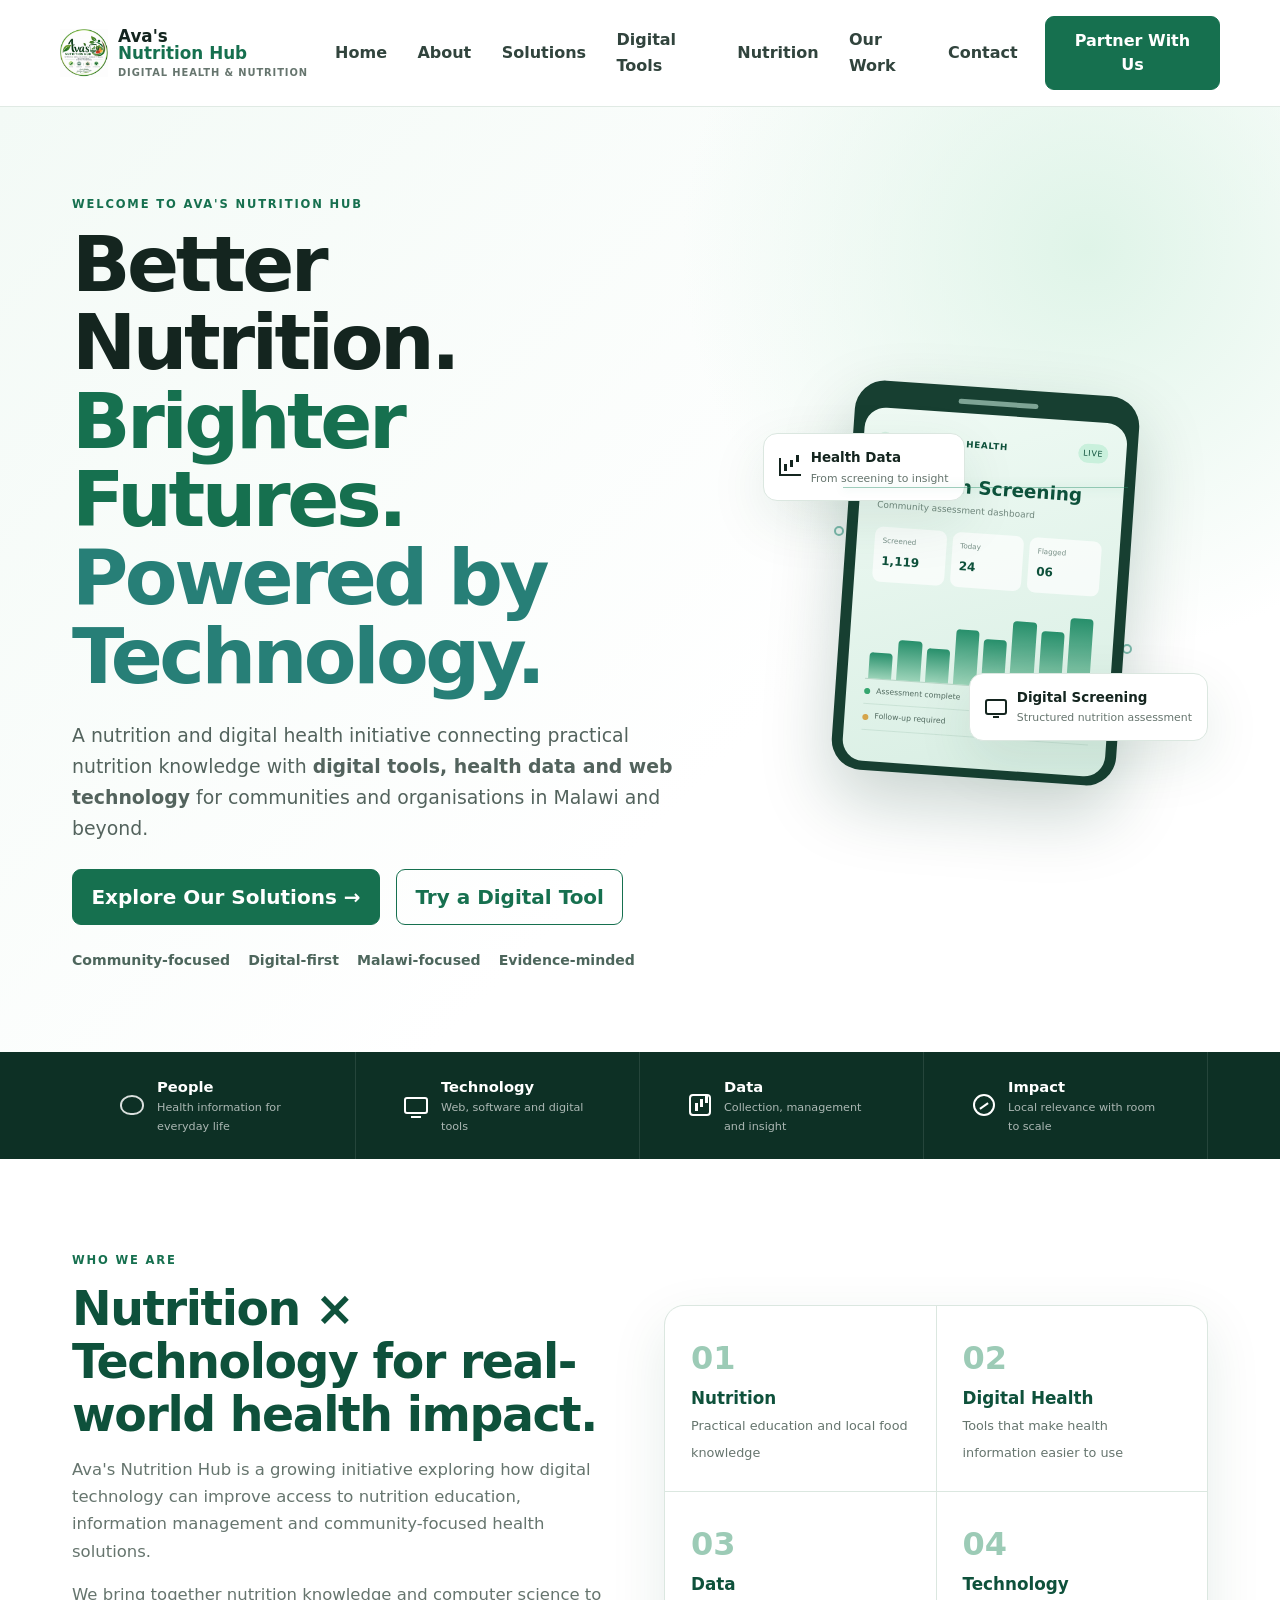
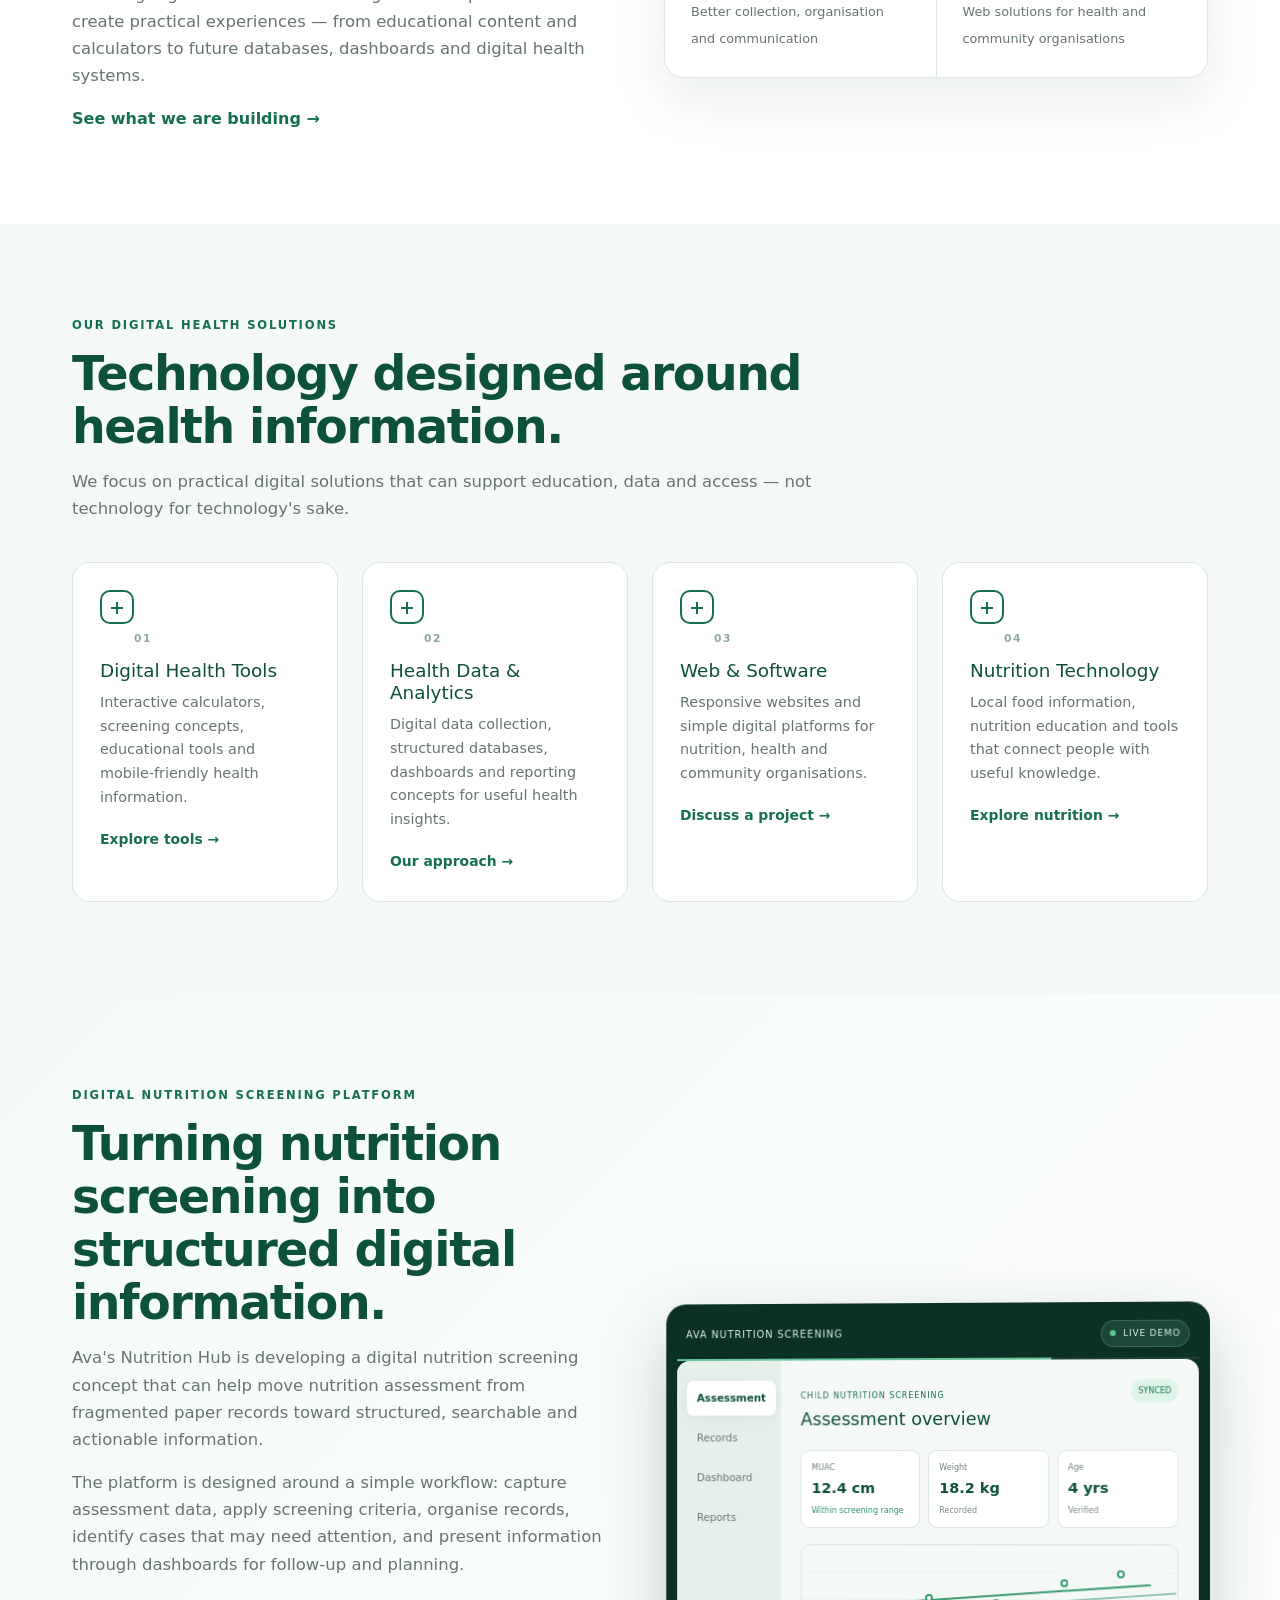
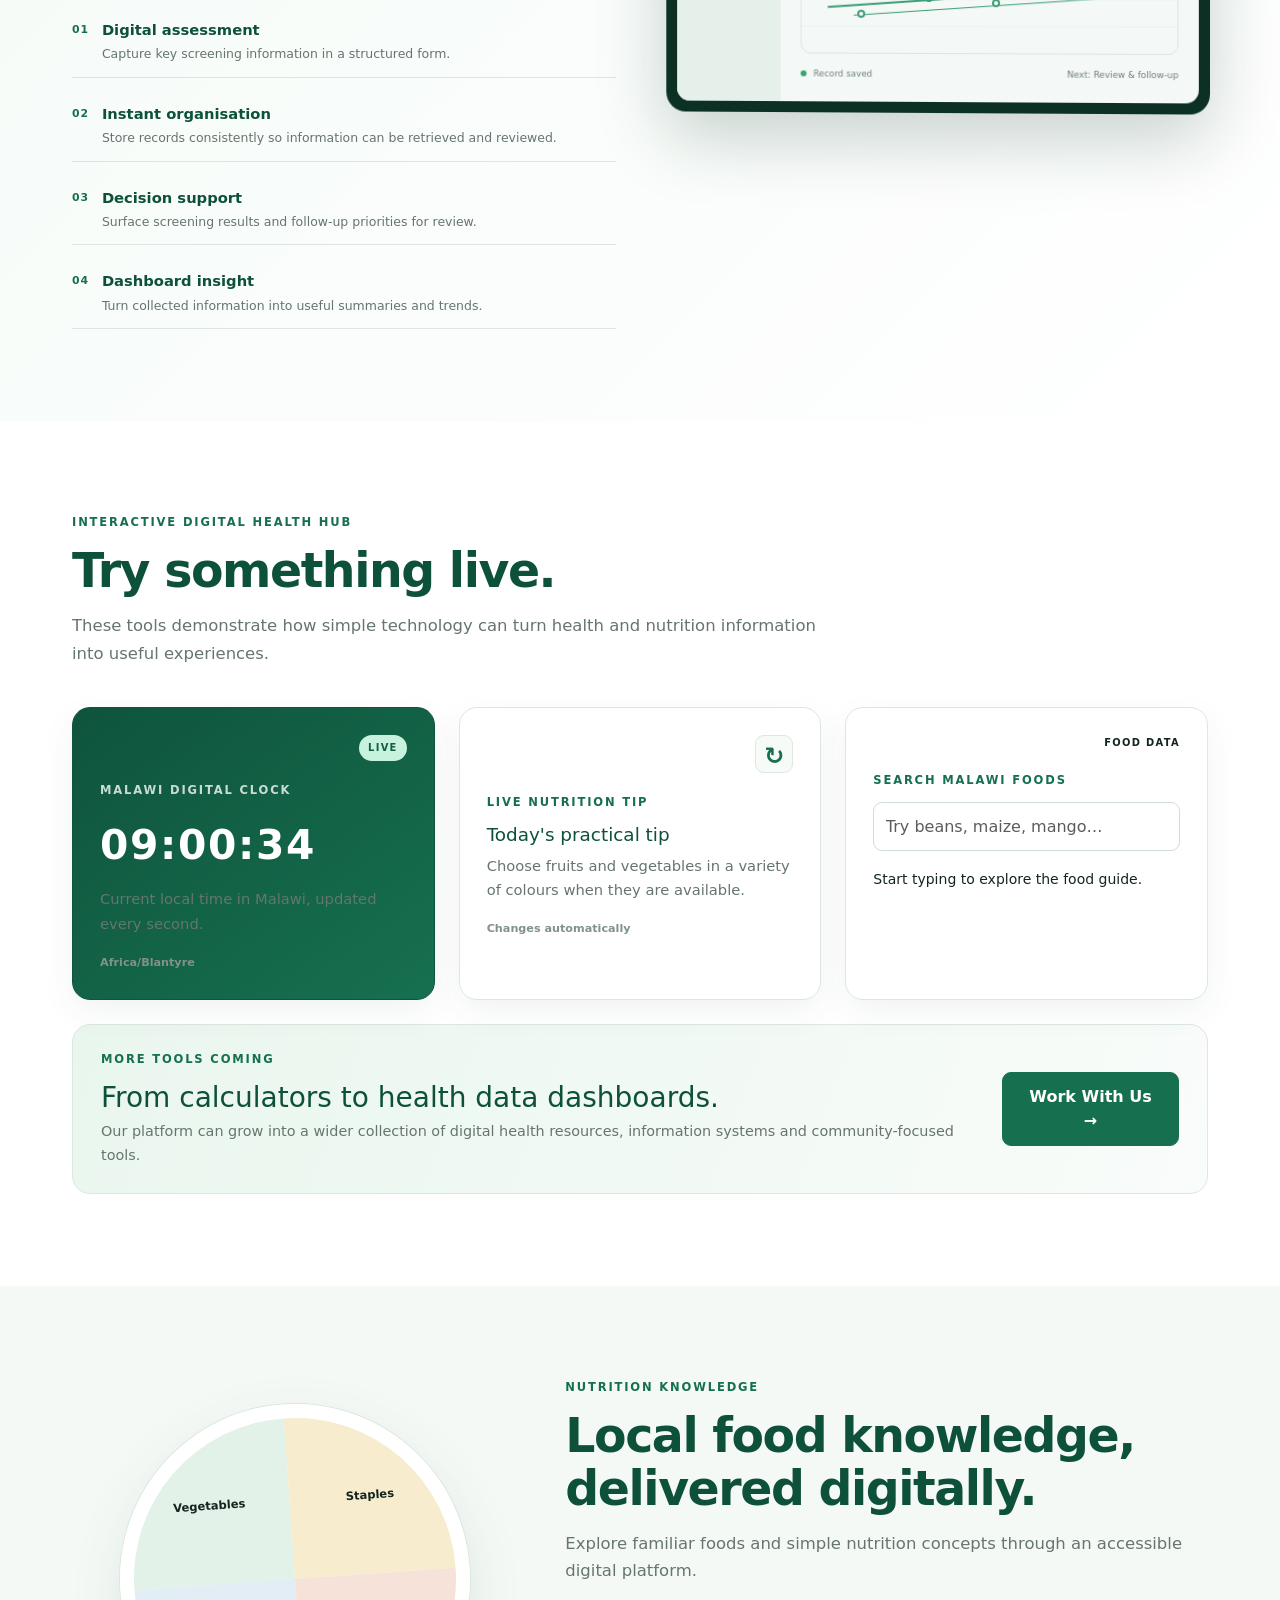
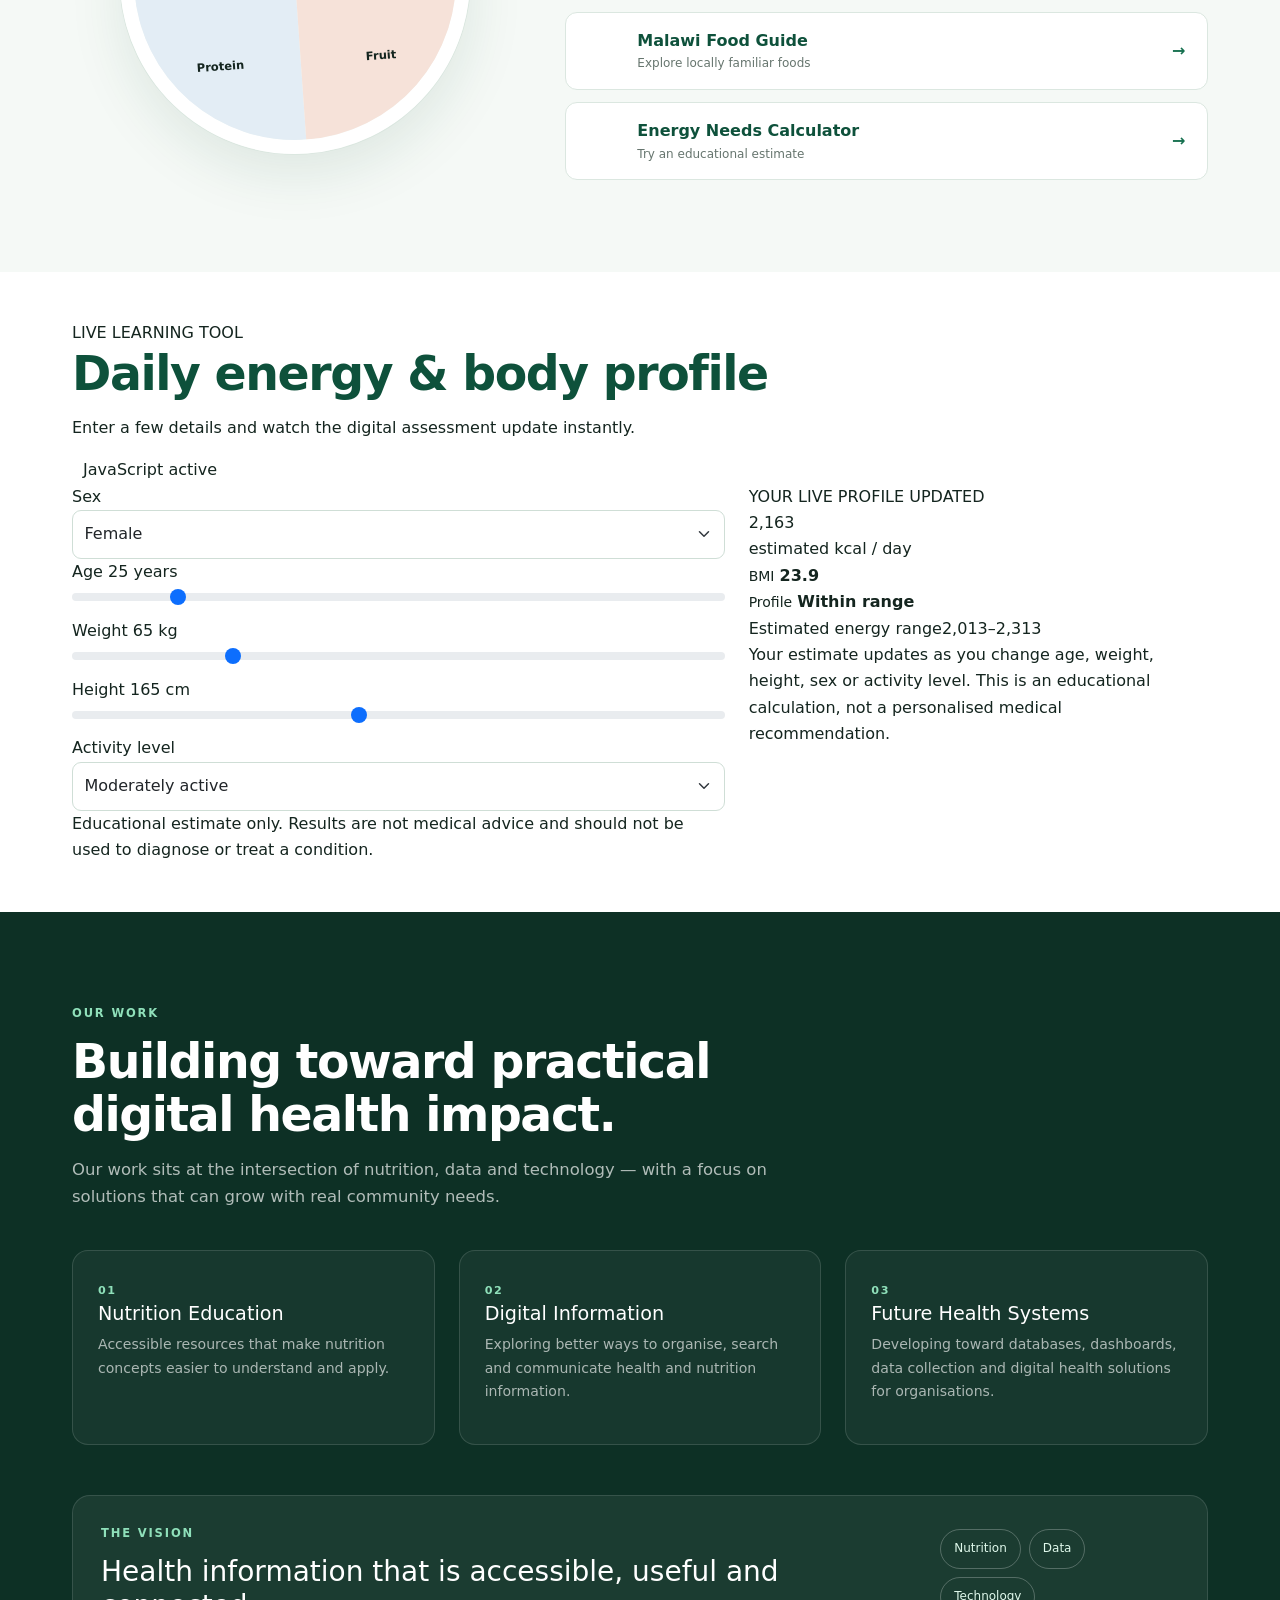
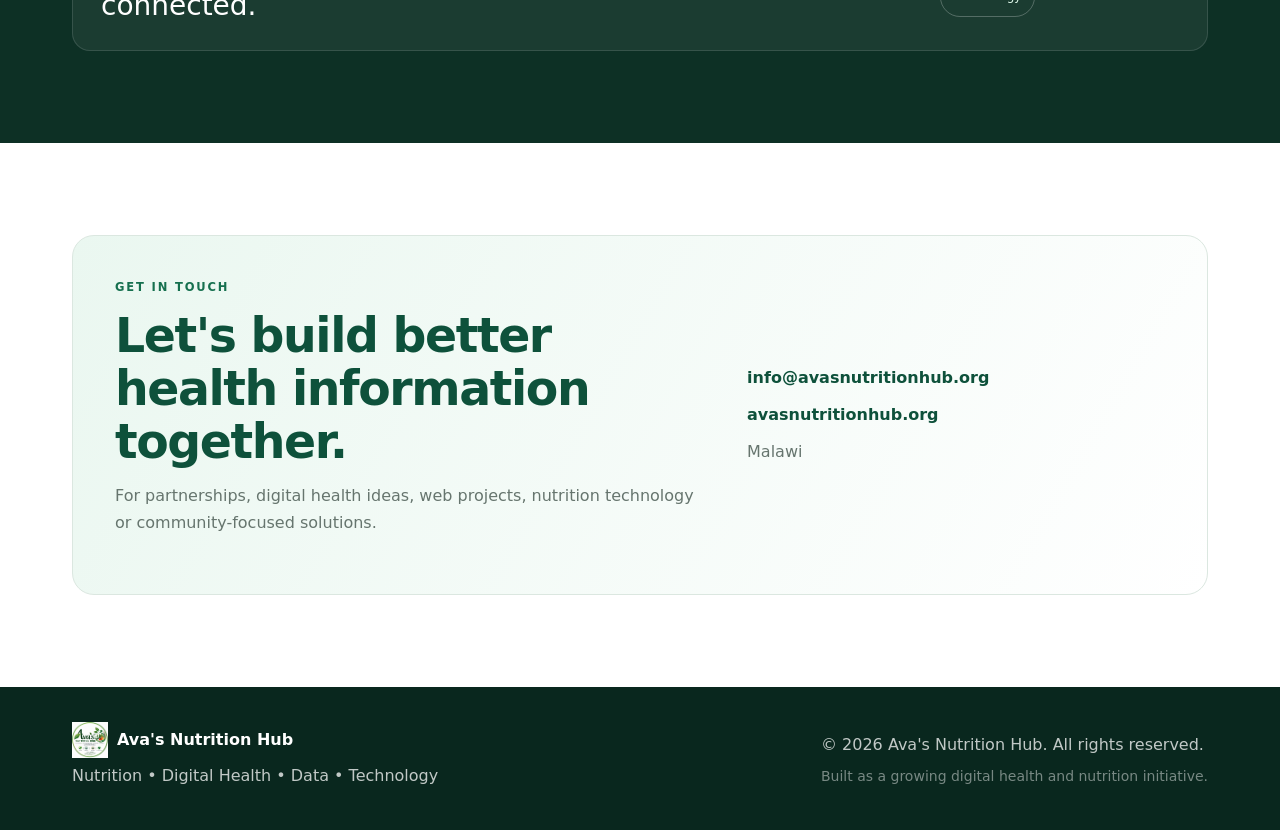
==== commit 4141c431: "Add files via upload" ====
--- a/index.html
+++ b/index.html
@@ -178,10 +178,102 @@
 </div></div></div><div class="col-lg-7"><p class="eyebrow">NUTRITION KNOWLEDGE</p><h2>Local food knowledge, delivered digitally.</h2><p class="lead-muted">Explore familiar foods and simple nutrition concepts through an accessible digital platform.</p><div class="mini-links"><a href="malawian-foods.html"><span></span><div><strong>Malawi Food Guide</strong><small>Explore locally familiar foods</small></div><b>→</b></a><a href="#calculator"><span></span><div><strong>Energy Needs Calculator</strong><small>Try an educational estimate</small></div><b>→</b></a></div></div></div></div>
 </section>
 
-<section id="calculator" class="section-pad">
-<div class="container"><div class="section-heading"><p class="eyebrow">DIGITAL LEARNING TOOL</p><h2>Daily energy needs calculator.</h2><p>An educational estimate demonstrating how a digital health tool can turn basic information into an immediate result.</p></div>
-<div class="calculator-shell"><form id="calorieForm" class="row g-3"><div class="col-md-6"><label class="form-label" for="sex">Sex</label><select id="sex" class="form-select" required><option value="female">Female</option><option value="male">Male</option></select></div><div class="col-md-6"><label class="form-label" for="age">Age</label><input id="age" class="form-control" type="number" min="18" max="100" required></div><div class="col-md-6"><label class="form-label" for="weight">Weight (kg)</label><input id="weight" class="form-control" type="number" min="30" max="300" step="0.1" required></div><div class="col-md-6"><label class="form-label" for="height">Height (cm)</label><input id="height" class="form-control" type="number" min="120" max="230" step="0.1" required></div><div class="col-12"><label class="form-label" for="activity">Activity level</label><select id="activity" class="form-select" required><option value="1.2">Mostly sedentary</option><option value="1.375">Lightly active</option><option value="1.55">Moderately active</option><option value="1.725">Very active</option><option value="1.9">Extremely active</option></select></div><div class="col-12"><button class="btn btn-brand" type="submit">Calculate estimate →</button></div></form><div id="result" class="calc-result" aria-live="polite"><span class="result-kicker">YOUR ESTIMATE</span><strong class="result-number">—</strong><p>Enter your details to calculate an educational estimate.</p></div></div><p class="disclaimer">Educational use only. Energy needs vary with health status, pregnancy, growth, medications and many other factors. This calculator does not provide medical advice.</p></div>
-</section>
+
+<section id="calculator-live" class="nutrition-calculator-live py-5">
+  <div class="container">
+    <div class="live-calculator-shell">
+      <div class="calc-heading">
+        <div>
+          <span class="live-kicker"><span class="pulse-dot"></span> LIVE LEARNING TOOL</span>
+          <h2>Daily energy & body profile</h2>
+          <p>Enter a few details and watch the digital assessment update instantly.</p>
+        </div>
+        <div class="calc-status"><span class="status-dot"></span> JavaScript active</div>
+      </div>
+
+      <div class="row g-4 align-items-stretch">
+        <div class="col-lg-7">
+          <div class="calc-panel">
+            <div class="calc-grid">
+              <div class="field">
+                <label for="liveSex">Sex</label>
+                <select id="liveSex" class="form-select">
+                  <option value="female">Female</option>
+                  <option value="male">Male</option>
+                </select>
+              </div>
+
+              <div class="field">
+                <label for="liveAge">Age <span id="ageValue">25</span> years</label>
+                <input id="liveAge" type="range" min="15" max="80" value="25" class="form-range">
+              </div>
+
+              <div class="field">
+                <label for="liveWeight">Weight <span id="weightValue">65</span> kg</label>
+                <input id="liveWeight" type="range" min="35" max="160" value="65" class="form-range">
+              </div>
+
+              <div class="field">
+                <label for="liveHeight">Height <span id="heightValue">165</span> cm</label>
+                <input id="liveHeight" type="range" min="130" max="210" value="165" class="form-range">
+              </div>
+
+              <div class="field full">
+                <label for="liveActivity">Activity level</label>
+                <select id="liveActivity" class="form-select">
+                  <option value="1.2">Mostly sedentary</option>
+                  <option value="1.375">Lightly active</option>
+                  <option value="1.55" selected>Moderately active</option>
+                  <option value="1.725">Very active</option>
+                  <option value="1.9">Extremely active</option>
+                </select>
+              </div>
+            </div>
+
+            <div class="calc-note">
+              Educational estimate only. Results are not medical advice and should not be used to diagnose or treat a condition.
+            </div>
+          </div>
+        </div>
+
+        <div class="col-lg-5">
+          <div class="result-panel" aria-live="polite">
+            <div class="result-top">
+              <span>YOUR LIVE PROFILE</span>
+              <span id="liveResultBadge">READY</span>
+            </div>
+
+            <div class="energy-result">
+              <div id="energyNumber">0</div>
+              <span>estimated kcal / day</span>
+            </div>
+
+            <div class="metric-row">
+              <div>
+                <small>BMI</small>
+                <strong id="bmiNumber">0.0</strong>
+              </div>
+              <div>
+                <small>Profile</small>
+                <strong id="bmiStatus">—</strong>
+              </div>
+            </div>
+
+            <div class="energy-meter">
+              <div class="meter-label"><span>Estimated energy range</span><span id="energyRange">—</span></div>
+              <div class="meter-track"><div id="energyFill" class="meter-fill"></div></div>
+            </div>
+
+            <div class="result-message" id="resultMessage">
+              Adjust the controls to generate your live estimate.
+            </div>
+          </div>
+        </div>
+      </div>
+    </div>
+  </div>
+</section>
+
 
 <section id="work" class="section-pad bg-darkish text-white">
 <div class="container"><div class="section-heading light"><p class="eyebrow">OUR WORK</p><h2>Building toward practical digital health impact.</h2><p>Our work sits at the intersection of nutrition, data and technology — with a focus on solutions that can grow with real community needs.</p></div>
@@ -195,5 +287,85 @@
 <footer><div class="container footer-inner"><div><a class="footer-brand" href="#home"><img src="logo.png" alt="">Ava's Nutrition Hub</a><p>Nutrition • Digital Health • Data • Technology</p></div><div><p>© <span id="year"></span> Ava's Nutrition Hub. All rights reserved.</p><small>Built as a growing digital health and nutrition initiative.</small></div></div></footer>
 <script src="https://cdn.jsdelivr.net/npm/bootstrap@5.3.3/dist/js/bootstrap.bundle.min.js"></script>
 <script src="script.js"></script>
+
+<script>
+(function(){
+  const age = document.getElementById('liveAge');
+  const weight = document.getElementById('liveWeight');
+  const height = document.getElementById('liveHeight');
+  const sex = document.getElementById('liveSex');
+  const activity = document.getElementById('liveActivity');
+  if(!age || !weight || !height || !sex || !activity) return;
+
+  const ageValue = document.getElementById('ageValue');
+  const weightValue = document.getElementById('weightValue');
+  const heightValue = document.getElementById('heightValue');
+  const energyNumber = document.getElementById('energyNumber');
+  const bmiNumber = document.getElementById('bmiNumber');
+  const bmiStatus = document.getElementById('bmiStatus');
+  const energyFill = document.getElementById('energyFill');
+  const energyRange = document.getElementById('energyRange');
+  const message = document.getElementById('resultMessage');
+  const badge = document.getElementById('liveResultBadge');
+
+  let displayed = 0;
+  function animateNumber(el, from, to, duration){
+    const start = performance.now();
+    function frame(now){
+      const p = Math.min((now-start)/duration,1);
+      const eased = 1-Math.pow(1-p,3);
+      const val = Math.round(from+(to-from)*eased);
+      el.textContent = val.toLocaleString();
+      if(p<1) requestAnimationFrame(frame);
+    }
+    requestAnimationFrame(frame);
+  }
+
+  function update(){
+    const a = Number(age.value), w = Number(weight.value), h = Number(height.value);
+    ageValue.textContent = a;
+    weightValue.textContent = w;
+    heightValue.textContent = h;
+
+    const hM = h/100;
+    const bmi = w/(hM*hM);
+
+    // Mifflin-St Jeor estimate for adults; educational use only.
+    const bmr = sex.value === 'male'
+      ? (10*w + 6.25*h - 5*a + 5)
+      : (10*w + 6.25*h - 5*a - 161);
+    const kcal = Math.round(bmr * Number(activity.value));
+
+    let status = 'Within range';
+    if(bmi < 18.5) status = 'Below range';
+    else if(bmi >= 25 && bmi < 30) status = 'Above range';
+    else if(bmi >= 30) status = 'High range';
+
+    bmiNumber.textContent = bmi.toFixed(1);
+    bmiStatus.textContent = status;
+    badge.textContent = 'UPDATED';
+    energyRange.textContent = Math.max(0,kcal-150).toLocaleString() + '–' + (kcal+150).toLocaleString();
+
+    const pct = Math.max(8, Math.min(96, ((kcal-1200)/(3200-1200))*100));
+    energyFill.style.width = pct + '%';
+
+    const diff = kcal - displayed;
+    if(Math.abs(diff) > 2){
+      animateNumber(energyNumber, displayed, kcal, 450);
+      displayed = kcal;
+    } else {
+      energyNumber.textContent = kcal.toLocaleString();
+      displayed = kcal;
+    }
+
+    message.textContent = 'Your estimate updates as you change age, weight, height, sex or activity level. This is an educational calculation, not a personalised medical recommendation.';
+  }
+
+  [age,weight,height,sex,activity].forEach(el => el.addEventListener('input', update));
+  [sex,activity].forEach(el => el.addEventListener('change', update));
+  update();
+})();
+</script>
+
 </body>
 </html>
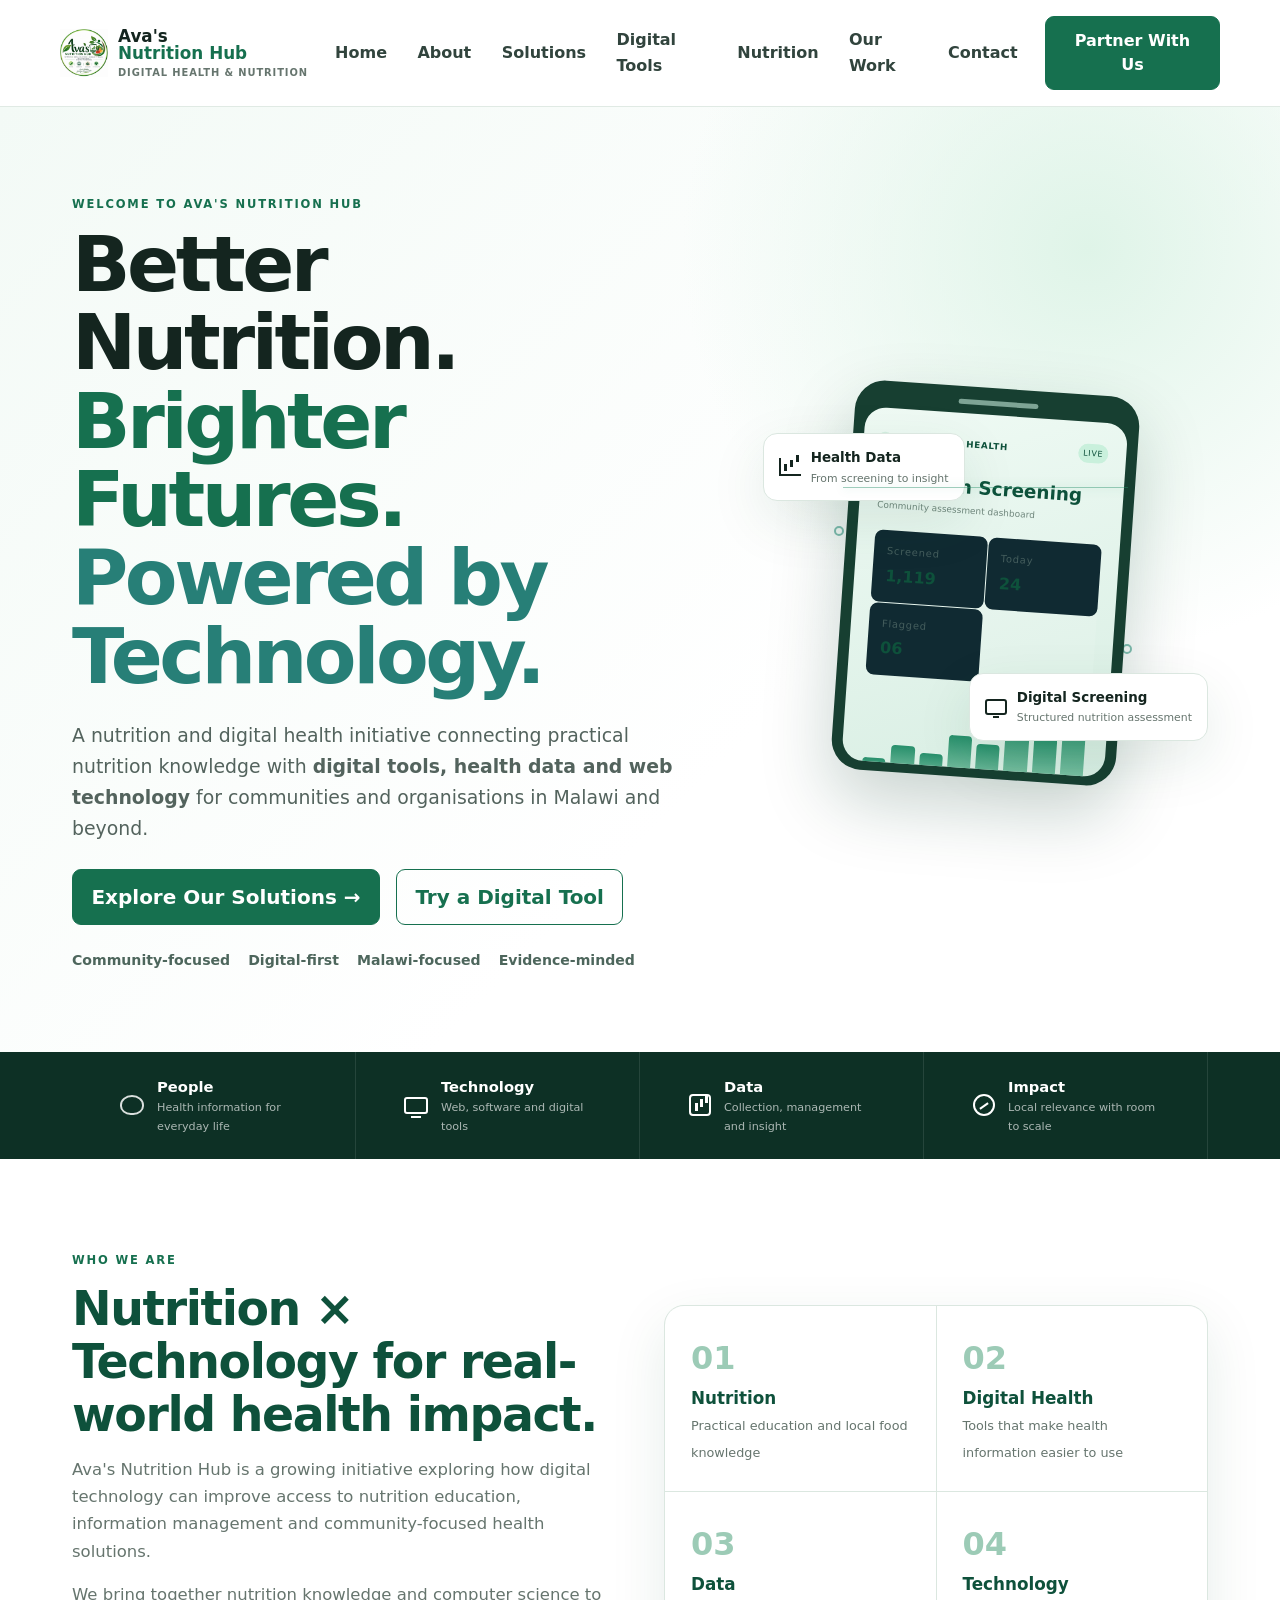
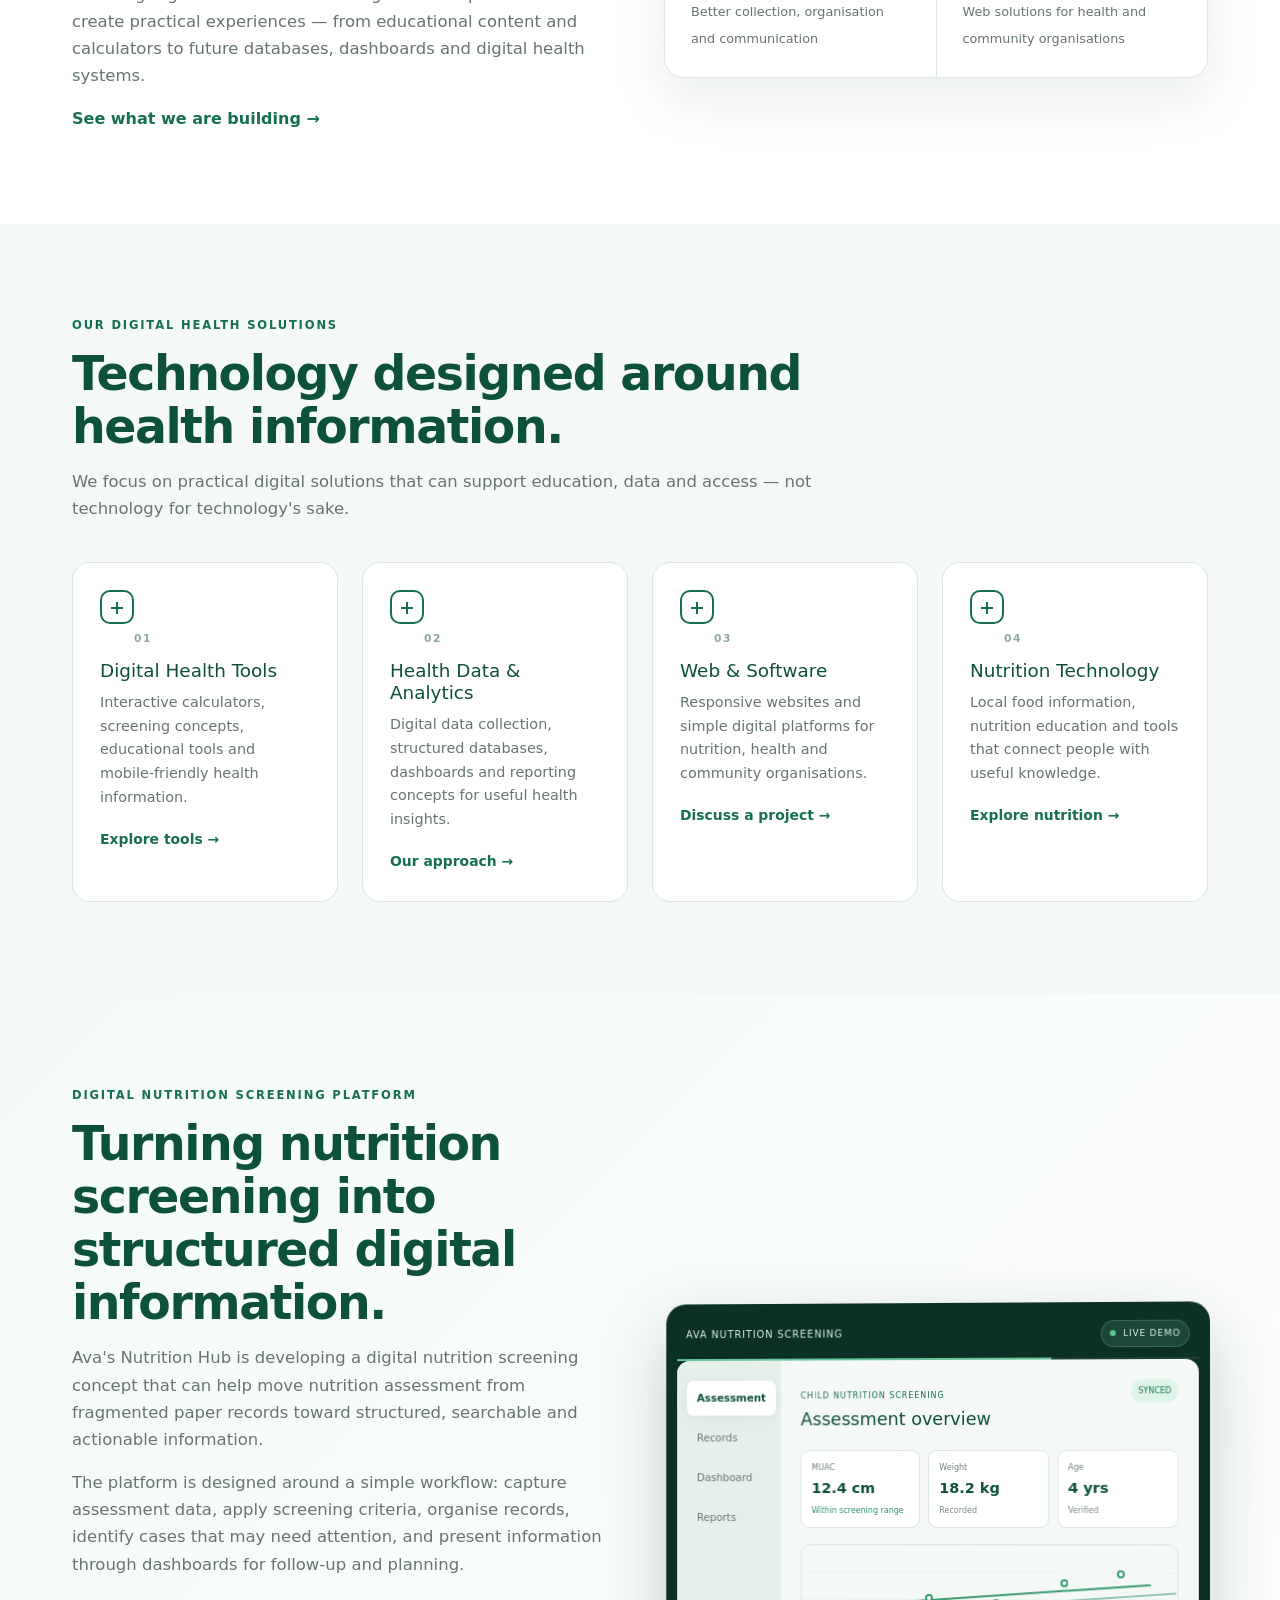
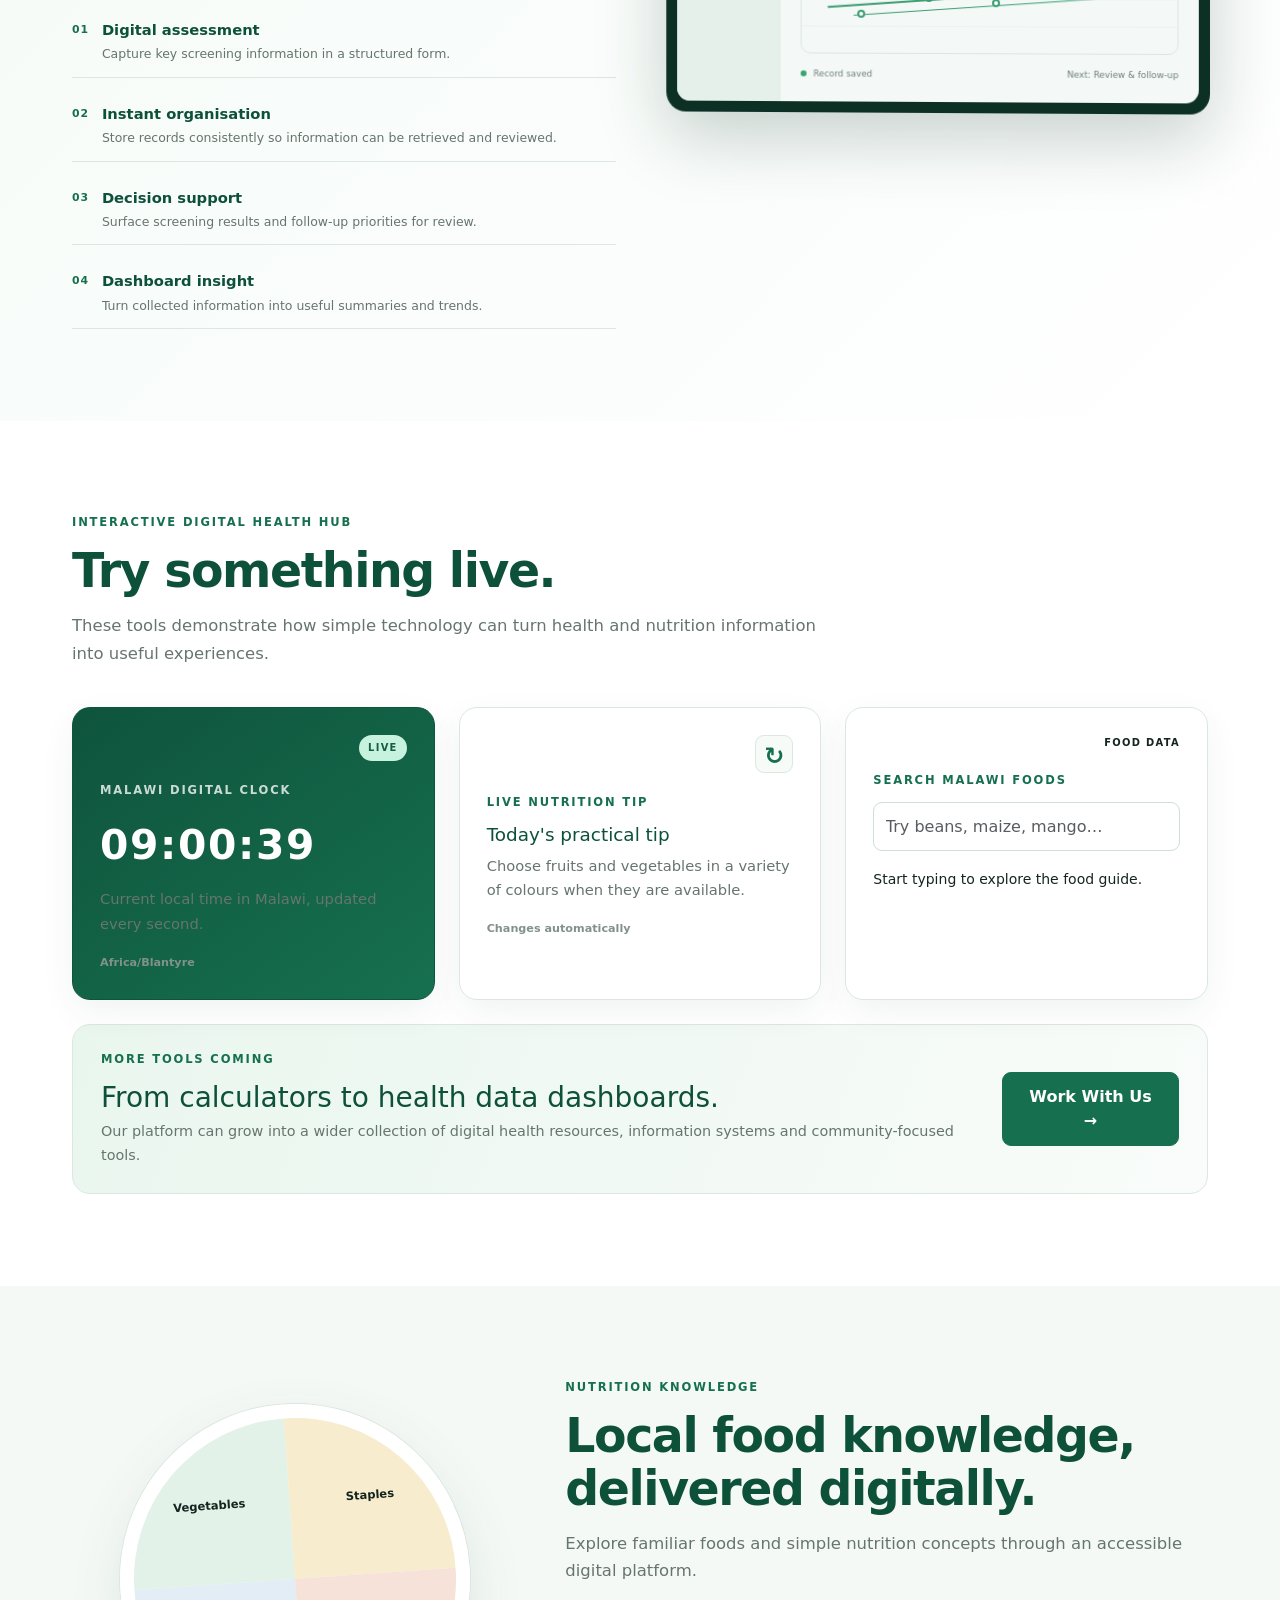
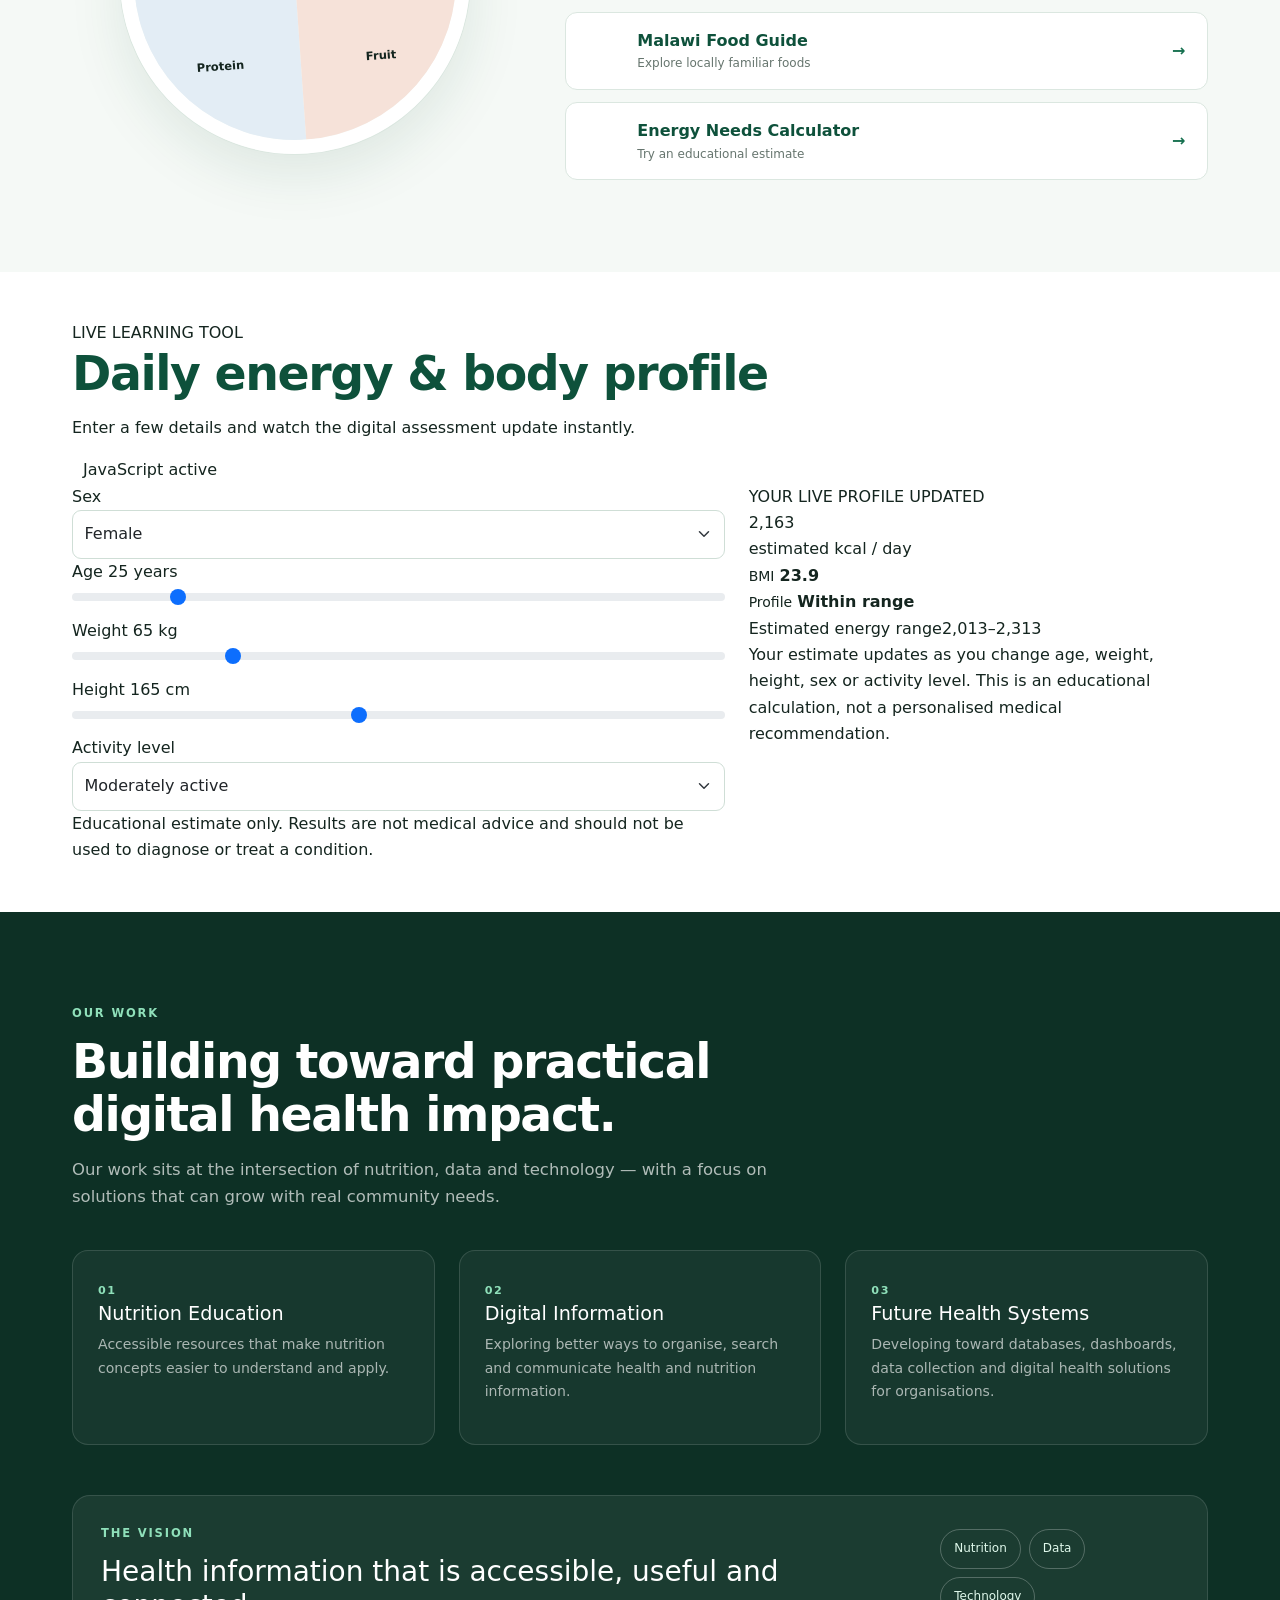
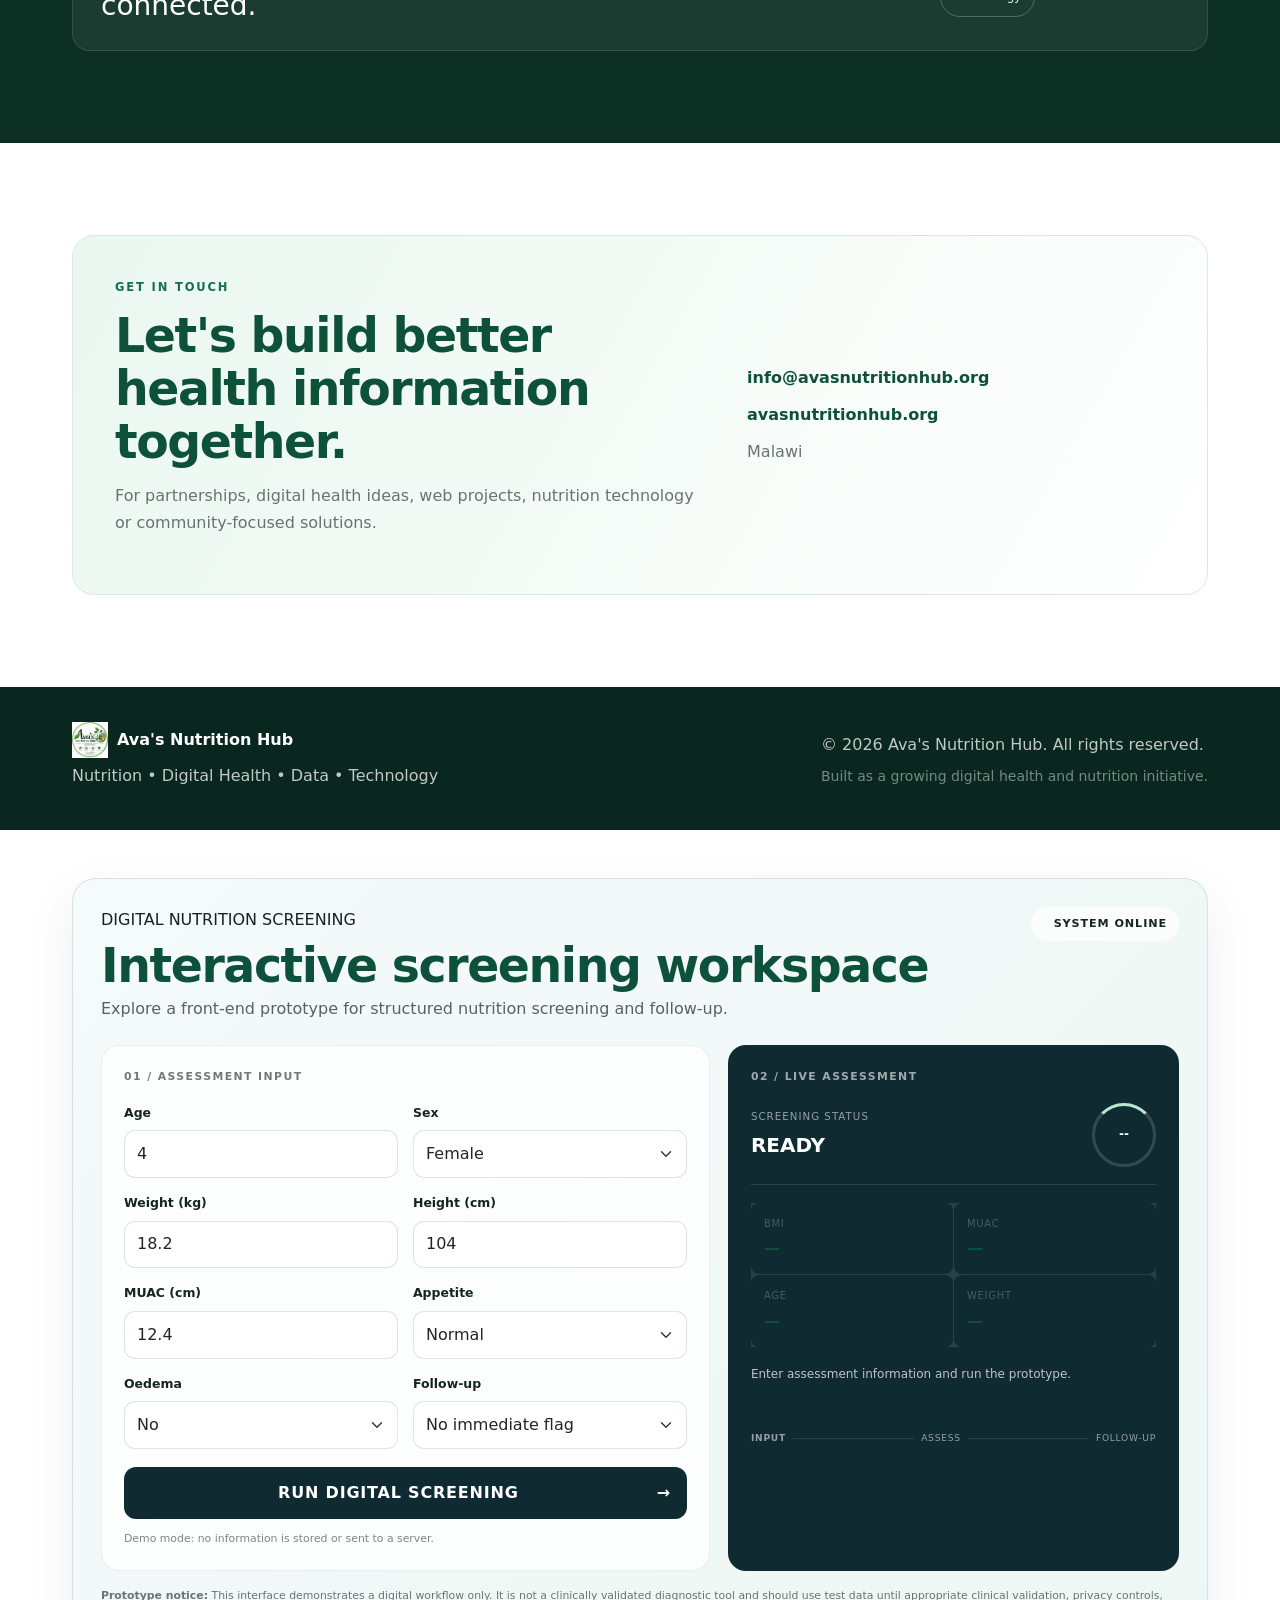
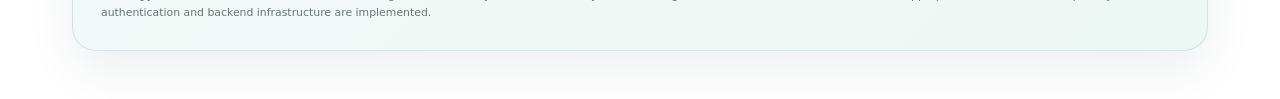
==== commit 5b5a9846: "Add files via upload" ====
--- a/index.html
+++ b/index.html
@@ -27,6 +27,45 @@
   "areaServed":"Malawi"
 }
 </script>
+
+<style>
+.digital-screening-section{font-family:inherit}
+.screening-shell{border:1px solid rgba(20,60,80,.12);border-radius:24px;padding:28px;background:linear-gradient(135deg,#f5fafb,#edf7f3);box-shadow:0 18px 50px rgba(18,50,60,.08)}
+.screening-header{display:flex;justify-content:space-between;gap:20px;align-items:flex-start;margin-bottom:22px}
+.screening-header h2{margin:.35rem 0 .3rem;font-weight:800}
+.screening-header p{margin:0;opacity:.7}
+.screening-live{font-size:.7rem;font-weight:800;letter-spacing:.08em;padding:8px 12px;border-radius:999px;background:rgba(255,255,255,.75)}
+.screening-layout{display:grid;grid-template-columns:1.35fr 1fr;gap:18px}
+.screening-form-card,.screening-result-card{border-radius:18px;background:rgba(255,255,255,.8);border:1px solid rgba(20,60,80,.08);padding:22px}
+.screening-result-card{background:#102a32;color:#fff;position:relative;overflow:hidden}
+.screening-result-card:after{content:"";position:absolute;inset:0;pointer-events:none;background:linear-gradient(transparent 49%,rgba(255,255,255,.035) 50%,transparent 51%);background-size:100% 8px;opacity:.35}
+.panel-label{font-size:.68rem;font-weight:800;letter-spacing:.13em;opacity:.6;margin-bottom:17px}
+.screening-grid{display:grid;grid-template-columns:1fr 1fr;gap:15px}
+.screening-grid .field label{font-size:.78rem;font-weight:700;margin-bottom:7px;display:block}
+.screening-grid .form-control,.screening-grid .form-select{border-radius:11px;padding:.68rem .75rem;border-color:rgba(20,60,80,.13)}
+.screening-button{width:100%;margin-top:18px;border:0;border-radius:12px;padding:13px 16px;font-weight:800;letter-spacing:.05em;background:#102a32;color:#fff;cursor:pointer;transition:transform .2s ease,opacity .2s ease}
+.screening-button:hover{transform:translateY(-1px);opacity:.92}
+.screening-button span{float:right}
+.screening-notice{font-size:.68rem;opacity:.55;margin-top:11px}
+.assessment-status{display:flex;justify-content:space-between;align-items:center;border-bottom:1px solid rgba(255,255,255,.12);padding-bottom:17px}
+.assessment-status small{display:block;font-size:.64rem;letter-spacing:.1em;opacity:.55}
+.assessment-status strong{display:block;font-size:1.25rem;margin-top:4px}
+.screen-ring{width:64px;height:64px;border-radius:50%;display:grid;place-items:center;border:3px solid rgba(255,255,255,.15);position:relative}
+.screen-ring:before{content:"";position:absolute;inset:-3px;border-radius:50%;border:3px solid transparent;border-top-color:#b9e6d0;animation:screenSpin 2.5s linear infinite}
+.screen-ring span{font-size:.75rem;font-weight:800}
+.screen-metrics{display:grid;grid-template-columns:1fr 1fr;gap:1px;background:rgba(255,255,255,.1);margin:18px 0}
+.screen-metrics>div{padding:13px;background:#102a32}
+.screen-metrics small{display:block;font-size:.62rem;opacity:.5;letter-spacing:.08em}
+.screen-metrics strong{display:block;margin-top:3px;font-size:1rem}
+.screening-message{font-size:.75rem;line-height:1.55;opacity:.72;min-height:48px}
+.workflow-line{display:grid;grid-template-columns:auto 1fr auto 1fr auto;gap:7px;align-items:center;margin-top:18px;font-size:.57rem;letter-spacing:.08em;opacity:.55}
+.workflow-line>span:not(.workflow-step){height:1px;background:rgba(255,255,255,.2)}
+.workflow-step.active{opacity:1;font-weight:800}
+.screening-footnote{margin-top:17px;font-size:.68rem;opacity:.62;line-height:1.55}
+@keyframes screenSpin{to{transform:rotate(360deg)}}
+@media(max-width:800px){.screening-layout{grid-template-columns:1fr}.screening-header{flex-direction:column}.screening-grid{grid-template-columns:1fr}}
+</style>
+
 </head>
 <body>
 <header class="site-header">
@@ -367,5 +406,166 @@
 })();
 </script>
 
+
+<section id="digital-screening" class="digital-screening-section py-5">
+  <div class="container">
+    <div class="screening-shell">
+      <div class="screening-header">
+        <div>
+          <span class="live-kicker"><span class="pulse-dot"></span> DIGITAL NUTRITION SCREENING</span>
+          <h2>Interactive screening workspace</h2>
+          <p>Explore a front-end prototype for structured nutrition screening and follow-up.</p>
+        </div>
+        <div class="screening-live"><span class="status-dot"></span> SYSTEM ONLINE</div>
+      </div>
+
+      <div class="screening-layout">
+        <div class="screening-form-card">
+          <div class="panel-label">01 / ASSESSMENT INPUT</div>
+          <div class="screening-grid">
+            <div class="field">
+              <label for="screenAge">Age</label>
+              <input id="screenAge" type="number" min="0" max="120" value="4" class="form-control" placeholder="Years">
+            </div>
+            <div class="field">
+              <label for="screenSex">Sex</label>
+              <select id="screenSex" class="form-select">
+                <option>Female</option><option>Male</option><option>Other/Not specified</option>
+              </select>
+            </div>
+            <div class="field">
+              <label for="screenWeight">Weight (kg)</label>
+              <input id="screenWeight" type="number" min="0.1" step="0.1" value="18.2" class="form-control">
+            </div>
+            <div class="field">
+              <label for="screenHeight">Height (cm)</label>
+              <input id="screenHeight" type="number" min="1" step="0.1" value="104" class="form-control">
+            </div>
+            <div class="field">
+              <label for="screenMuac">MUAC (cm)</label>
+              <input id="screenMuac" type="number" min="0.1" step="0.1" value="12.4" class="form-control">
+            </div>
+            <div class="field">
+              <label for="screenAppetite">Appetite</label>
+              <select id="screenAppetite" class="form-select">
+                <option>Normal</option><option>Reduced</option><option>Poor</option><option>Not assessed</option>
+              </select>
+            </div>
+            <div class="field">
+              <label for="screenOedema">Oedema</label>
+              <select id="screenOedema" class="form-select">
+                <option>No</option><option>Yes</option><option>Not assessed</option>
+              </select>
+            </div>
+            <div class="field">
+              <label for="screenFollowup">Follow-up</label>
+              <select id="screenFollowup" class="form-select">
+                <option>No immediate flag</option><option>Review recommended</option><option>Urgent review</option>
+              </select>
+            </div>
+          </div>
+
+          <button id="runScreening" type="button" class="screening-button">
+            RUN DIGITAL SCREENING <span>→</span>
+          </button>
+          <div id="screeningNotice" class="screening-notice">Demo mode: no information is stored or sent to a server.</div>
+        </div>
+
+        <div class="screening-result-card" aria-live="polite">
+          <div class="panel-label">02 / LIVE ASSESSMENT</div>
+          <div class="assessment-status">
+            <div>
+              <small>SCREENING STATUS</small>
+              <strong id="screenStatus">READY</strong>
+            </div>
+            <div id="screenRing" class="screen-ring"><span id="screenScore">--</span></div>
+          </div>
+
+          <div class="screen-metrics">
+            <div><small>BMI</small><strong id="screenBmi">—</strong></div>
+            <div><small>MUAC</small><strong id="screenMuacOut">—</strong></div>
+            <div><small>AGE</small><strong id="screenAgeOut">—</strong></div>
+            <div><small>WEIGHT</small><strong id="screenWeightOut">—</strong></div>
+          </div>
+
+          <div class="screening-message" id="screenMessage">
+            Enter assessment information and run the prototype.
+          </div>
+
+          <div class="workflow-line">
+            <span class="workflow-step active">INPUT</span>
+            <span></span>
+            <span class="workflow-step">ASSESS</span>
+            <span></span>
+            <span class="workflow-step">FOLLOW-UP</span>
+          </div>
+        </div>
+      </div>
+
+      <div class="screening-footnote">
+        <strong>Prototype notice:</strong> This interface demonstrates a digital workflow only. It is not a clinically validated diagnostic tool and should use test data until appropriate clinical validation, privacy controls, authentication and backend infrastructure are implemented.
+      </div>
+    </div>
+  </div>
+</section>
+
+
+<script>
+(function(){
+  const ids=['screenAge','screenSex','screenWeight','screenHeight','screenMuac','screenAppetite','screenOedema','screenFollowup','runScreening'];
+  if(!ids.every(id=>document.getElementById(id))) return;
+  const $=id=>document.getElementById(id);
+
+  function run(){
+    const age=Number($('screenAge').value);
+    const weight=Number($('screenWeight').value);
+    const height=Number($('screenHeight').value);
+    const muac=Number($('screenMuac').value);
+    const oedema=$('screenOedema').value;
+    const appetite=$('screenAppetite').value;
+    const follow=$('screenFollowup').value;
+
+    if(!age && age!==0 || !weight || !height || !muac){
+      $('screenStatus').textContent='INCOMPLETE';
+      $('screenScore').textContent='--';
+      $('screenMessage').textContent='Please enter the required assessment measurements before running the prototype.';
+      return;
+    }
+
+    const bmi=weight/Math.pow(height/100,2);
+    $('screenBmi').textContent=bmi.toFixed(1);
+    $('screenMuacOut').textContent=muac.toFixed(1)+' cm';
+    $('screenAgeOut').textContent=age+' y';
+    $('screenWeightOut').textContent=weight.toFixed(1)+' kg';
+
+    let score=100;
+    if(follow==='Review recommended') score-=25;
+    if(follow==='Urgent review') score-=50;
+    if(oedema==='Yes') score-=25;
+    if(appetite==='Poor') score-=10;
+    if(muac<11.5) score-=25;
+    score=Math.max(0,Math.min(100,score));
+
+    $('screenScore').textContent=score;
+    $('screenStatus').textContent=follow==='Urgent review'?'REVIEW FLAGGED':follow==='Review recommended'?'REVIEW RECOMMENDED':'ASSESSMENT COMPLETE';
+
+    if(follow==='Urgent review' || oedema==='Yes'){
+      $('screenMessage').textContent='Prototype flag: further professional assessment/review should be considered. This demonstration does not diagnose malnutrition or replace clinical judgement.';
+    } else if(follow==='Review recommended' || muac<11.5 || appetite==='Poor'){
+      $('screenMessage').textContent='Prototype flag: review recommended based on the entered demonstration values. Clinical thresholds and rules must be validated before real-world use.';
+    } else {
+      $('screenMessage').textContent='Prototype assessment completed. The workflow demonstrates how structured measurements can produce a digital summary and follow-up prompt.';
+    }
+    $('screenNotice').textContent='Demo mode: assessment is processed in your browser only; no information is stored or sent to a server.';
+  }
+
+  $('runScreening').addEventListener('click',run);
+  ['screenAge','screenWeight','screenHeight','screenMuac'].forEach(id=>$(id).addEventListener('input',()=> {
+    $('screenStatus').textContent='READY';
+    $('screenNotice').textContent='Demo mode: change values, then run the digital screening.';
+  }));
+})();
+</script>
+
 </body>
 </html>
